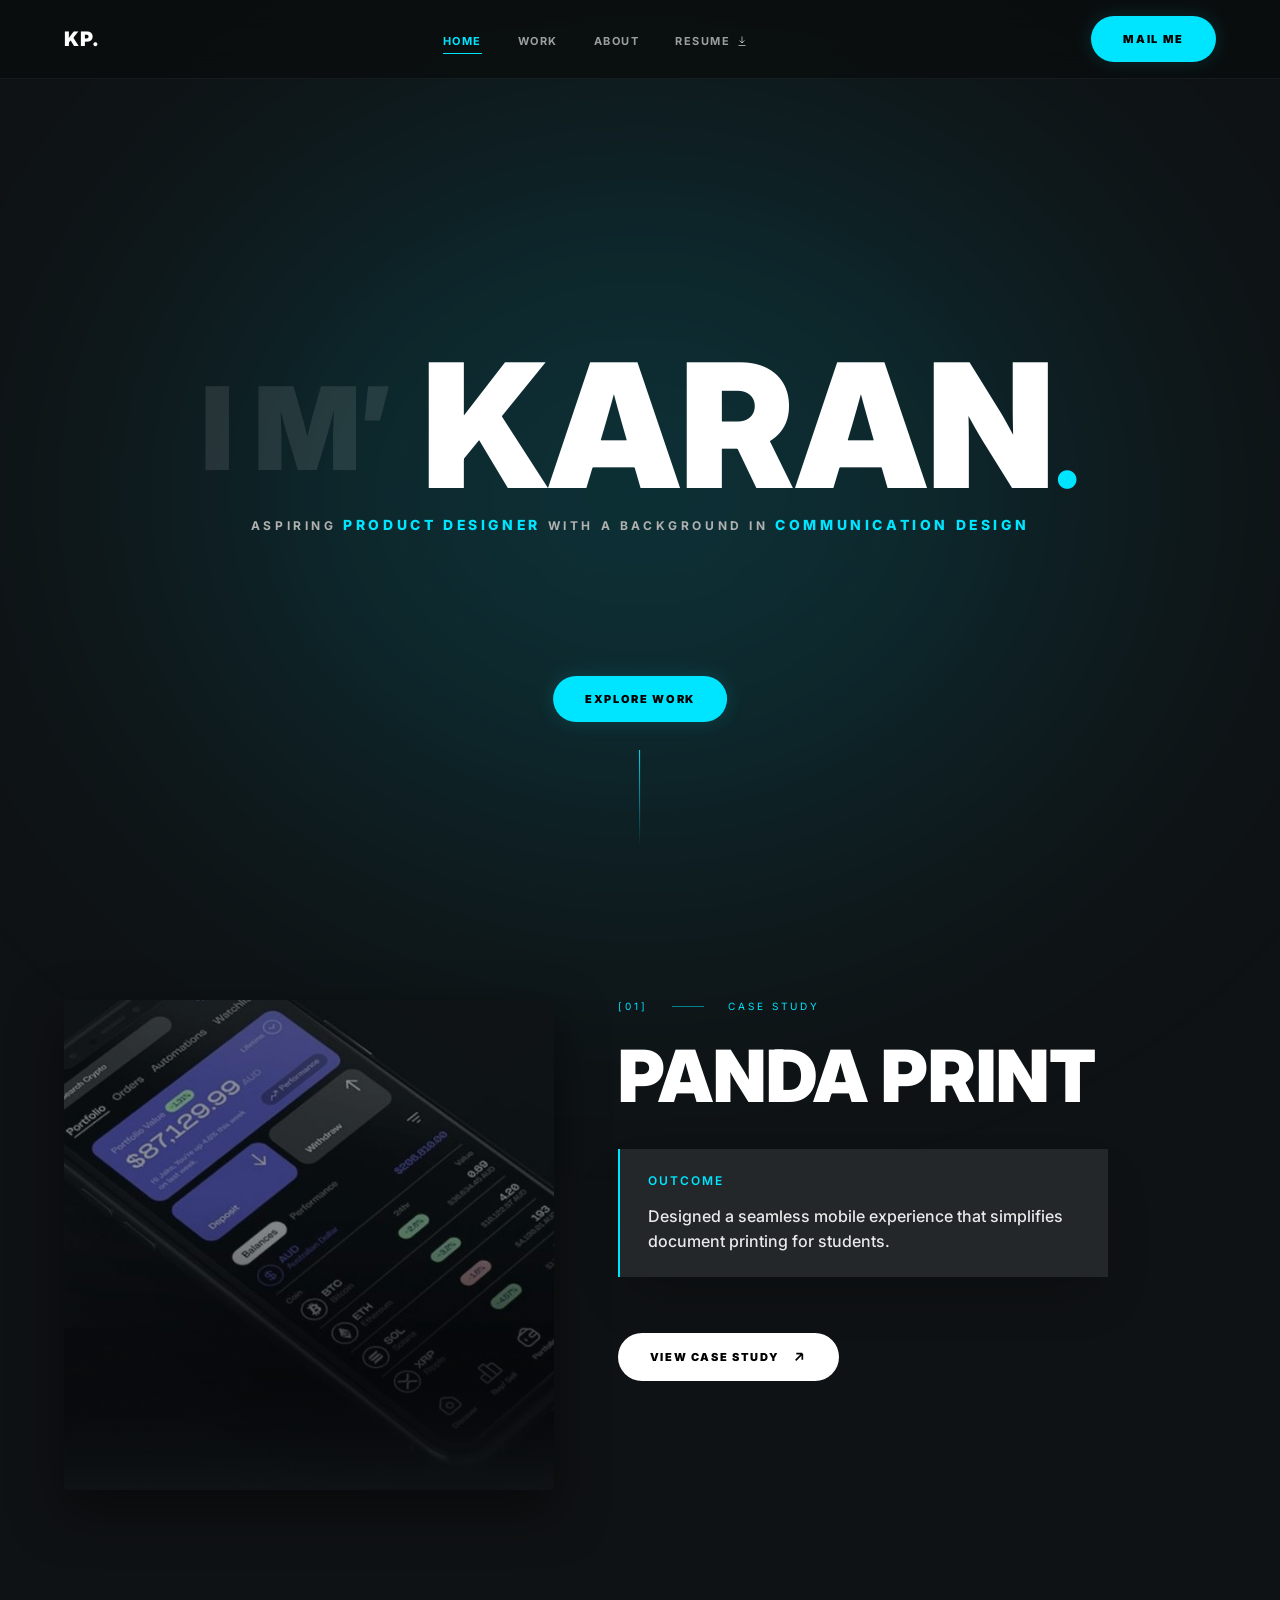
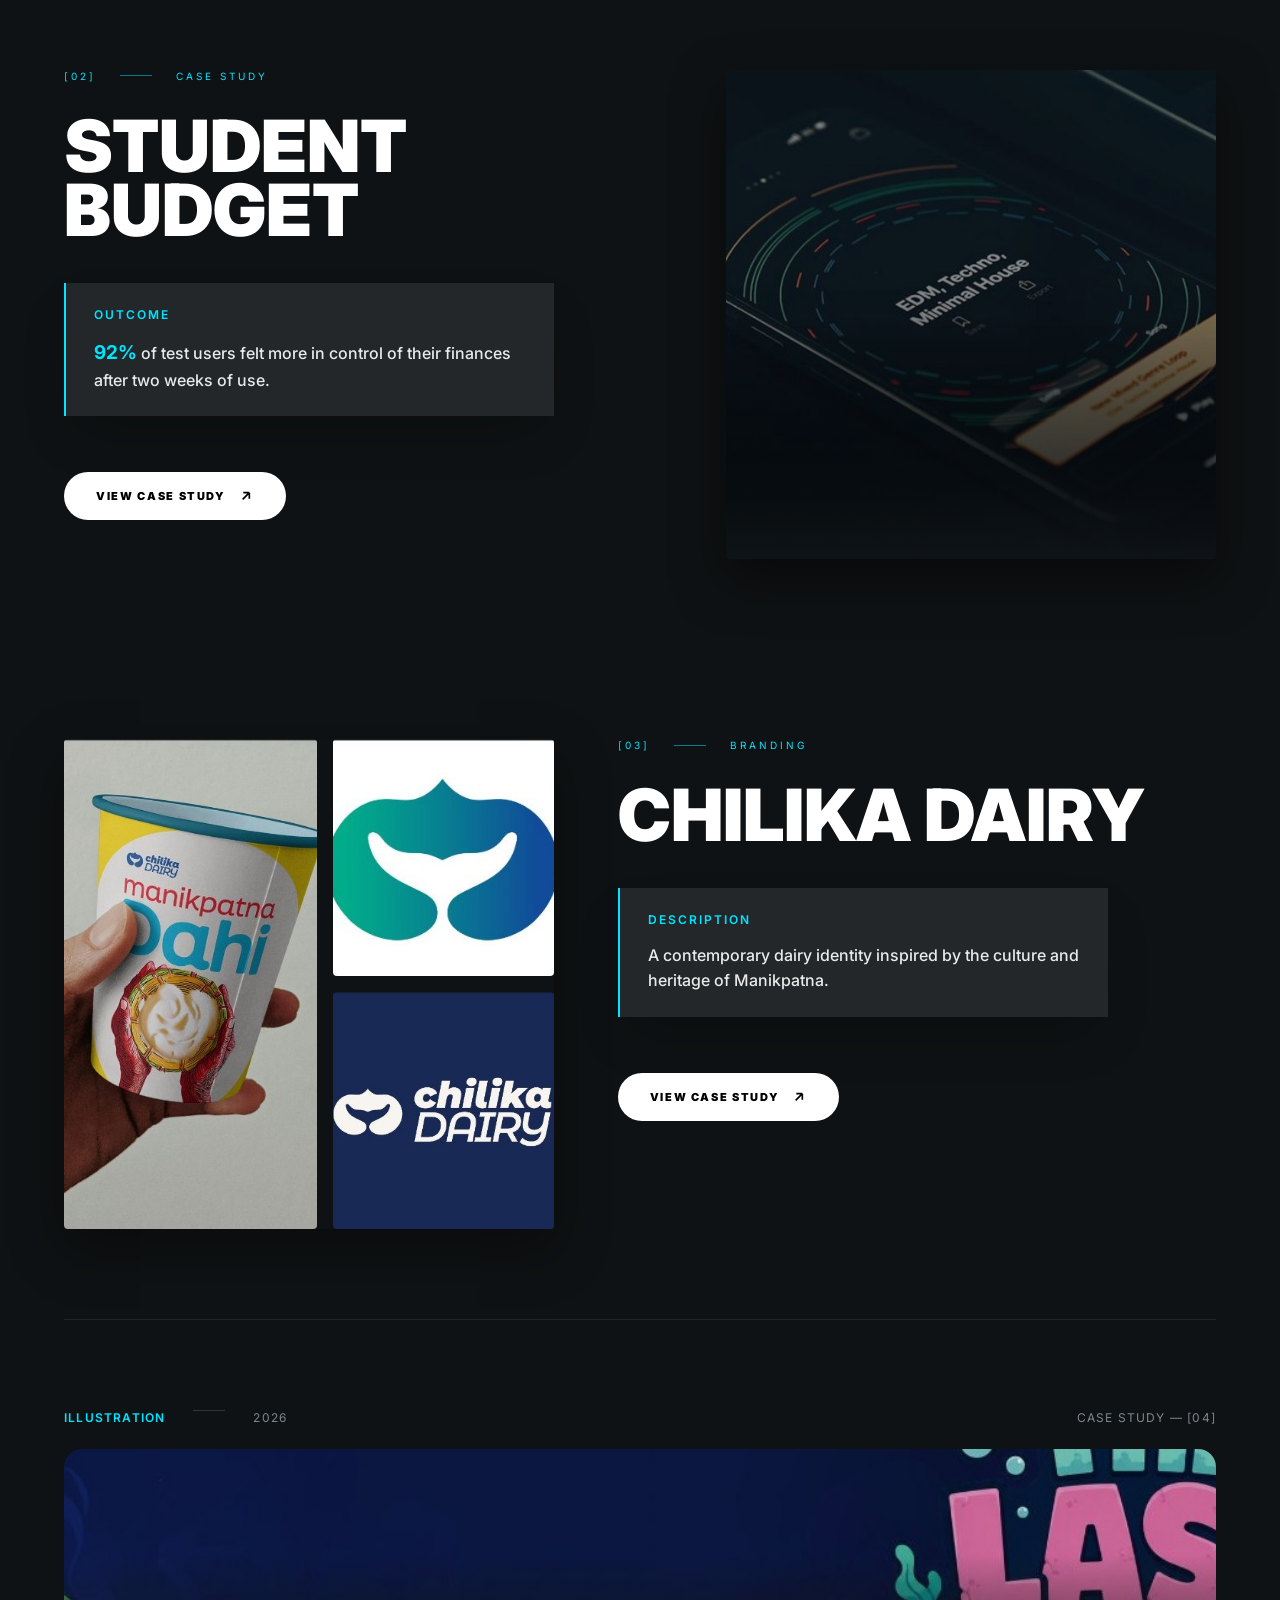
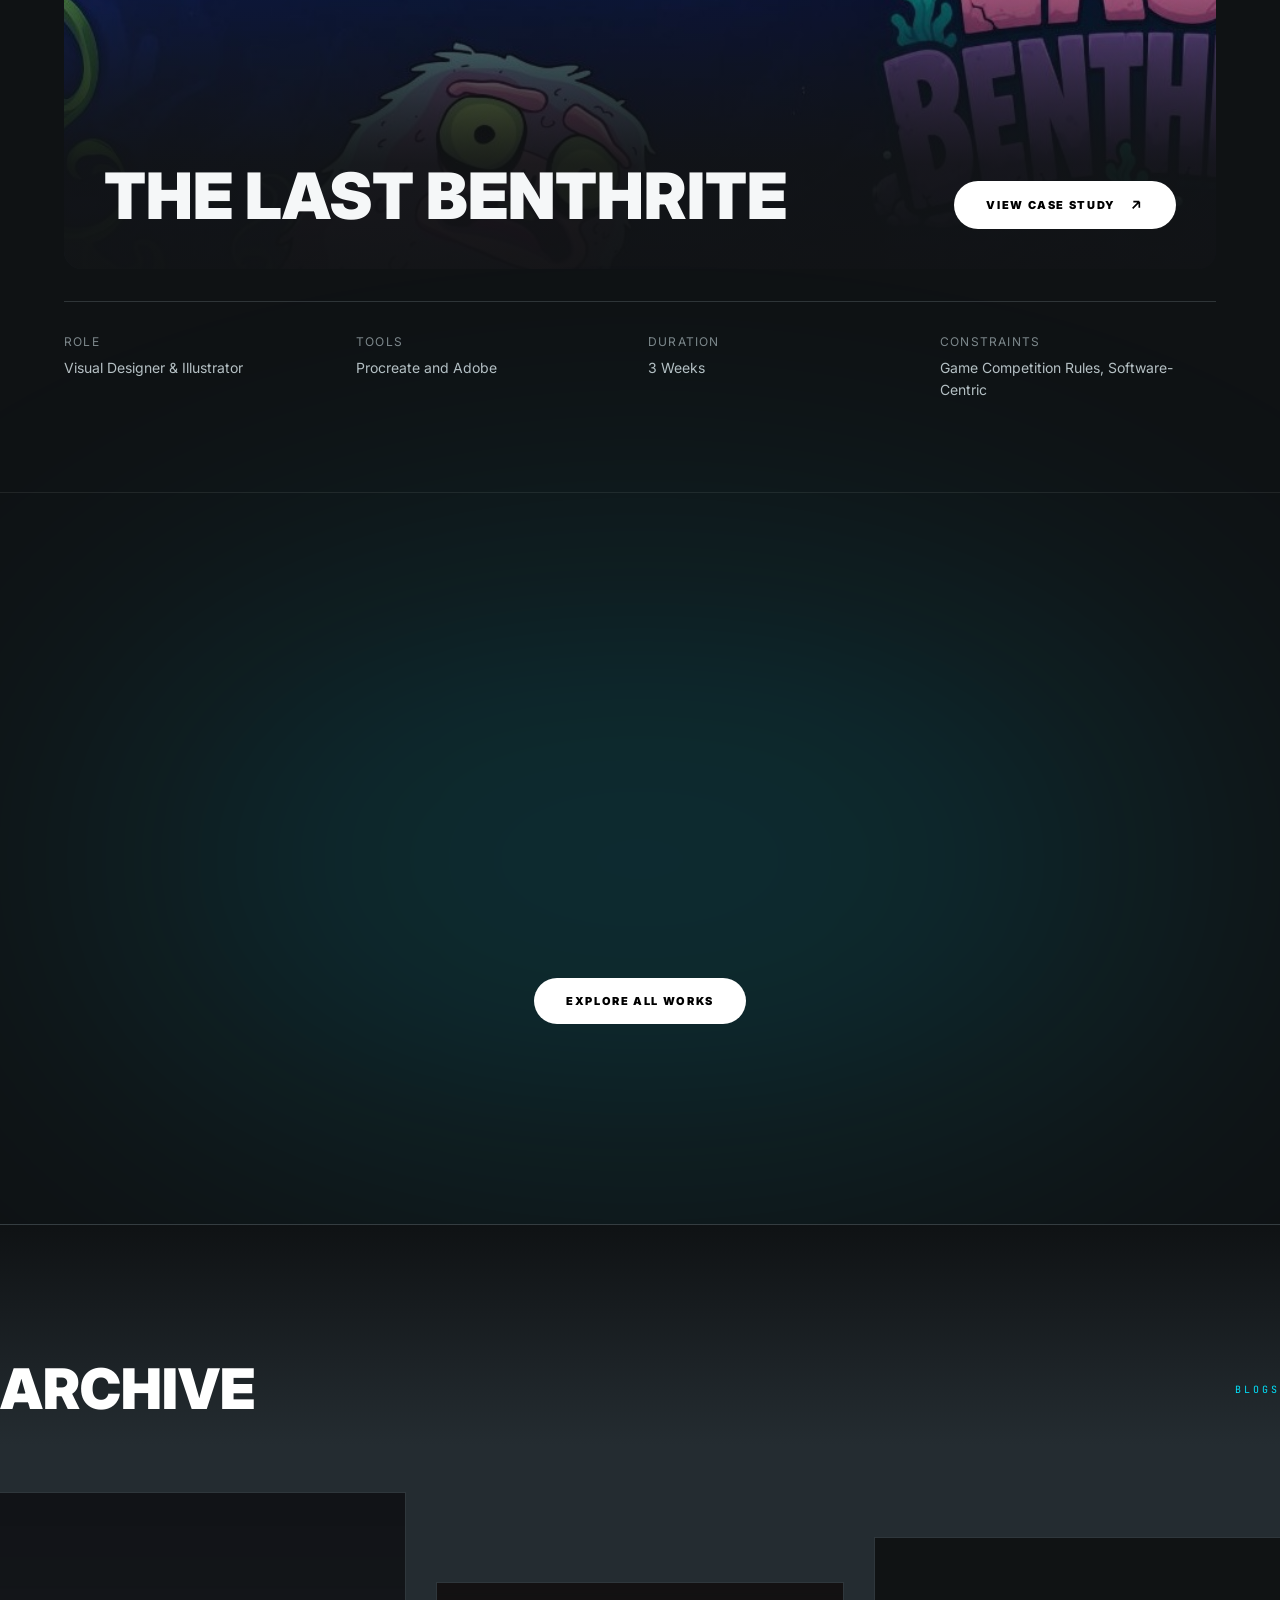
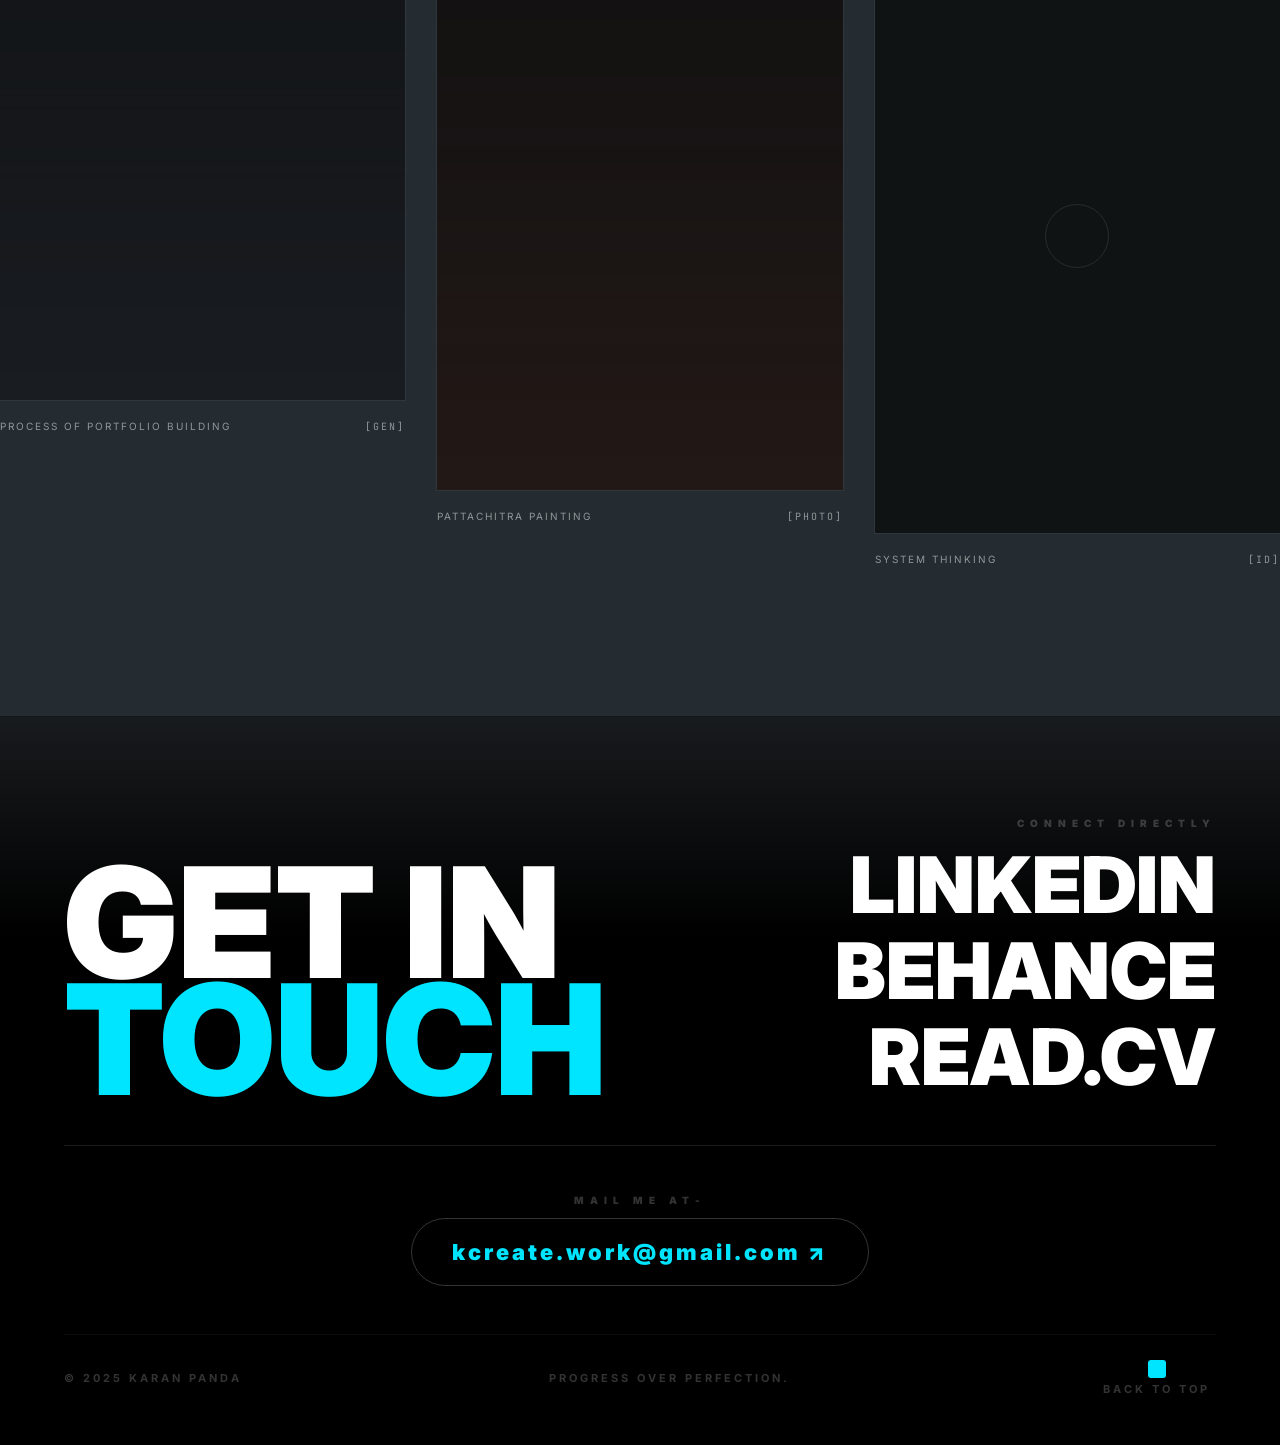
==== index.html @ 1e5459ac "Add files via upload" ====
<!DOCTYPE html>
<html lang="en">
<head>
<meta charset="UTF-8">
<meta name="viewport" content="width=device-width, initial-scale=1.0">
<title>Karan Panda — Product Designer</title>
<link rel="preconnect" href="https://fonts.googleapis.com">
<link href="https://fonts.googleapis.com/css2?family=Archivo+Black&family=Inter:wght@400;500;600;700;800;900&family=JetBrains+Mono:wght@500;700&display=swap" rel="stylesheet">
<link rel="stylesheet" href="css/style.css">
</head>
<body id="top">

<header class="nav" id="site-nav"></header>

<main>
  <section class="hero-home">
    <div class="hero-core">
      <div class="hero-name-row">
        <span class="hero-ghost">i m&rsquo;</span>
        <h1 class="hero-karan"><span id="hero-name">KARAN</span><span class="accent">.</span></h1>
      </div>
      <div class="role" id="hero-tagline"></div>
    </div>
    <div class="hero-cta-wrap">
      <a class="btn btn-accent" href="work.html" id="hero-cta">Explore Work</a>
      <div class="hero-line"></div>
    </div>
  </section>

  <section class="wrap" id="featured-rows"></section>

  <section class="cta-block wrap">
    <h2 id="cta-heading" class="reveal"></h2>
    <a class="btn" href="work.html" id="cta-btn"></a>
  </section>

  <section class="archive-strip wrap">
    <h4 id="archive-heading" class="reveal"></h4>
    <div class="archive-grid" id="archive-grid"></div>
  </section>
</main>

<footer class="footer" id="site-footer"></footer>

<script src="js/data.js"></script>
<script src="js/main.js"></script>
<script src="js/home.js"></script>
</body>
</html>
---- css/style.css ----
/* ==========================================================================
   KARAN PANDA — PORTFOLIO
   Design tokens pulled directly from the Figma dev-mode export.
   Edit variables here to re-theme the whole site in one place.
   ========================================================================== */

:root {
  /* backgrounds */
  --bg: #0F1214;
  --bg-alt: #151A1D;
  --bg-alt-2: #181B1D;
  --bg-alt-3: #242C31;
  --bg-black: #000000;
  --card: #1A2024;
  --card-alt: #18181B;
  --card-alt-2: #232729;

  /* accent */
  --accent: #00E5FF;
  --accent-dim: rgba(0, 229, 255, 0.5);
  --accent-glow: rgba(0, 229, 255, 0.15);

  /* text */
  --white: #FFFFFF;
  --t-90: rgba(255, 255, 255, 0.9);
  --t-60: rgba(255, 255, 255, 0.6);
  --t-50: rgba(255, 255, 255, 0.5);
  --t-40: rgba(255, 255, 255, 0.4);
  --t-20: rgba(255, 255, 255, 0.2);
  --t-10: rgba(255, 255, 255, 0.1);
  --muted: #B6C0C4;
  --muted-2: #7D878B;
  --muted-3: #9CA3AF;
  --muted-4: #B1B1B1;
  --off-white: #F5F7F8;

  /* borders */
  --border: rgba(255, 255, 255, 0.08);
  --border-soft: rgba(255, 255, 255, 0.05);
  --border-mid: rgba(255, 255, 255, 0.1);
  --border-strong: rgba(255, 255, 255, 0.2);

  /* type */
  --font-sans: 'Inter', -apple-system, BlinkMacSystemFont, sans-serif;
  --font-mono: 'JetBrains Mono', ui-monospace, monospace;

  /* layout */
  --max-width: 1280px;
  --pad: 64px;
  --radius: 14px;
}

@media (max-width: 900px) {
  :root { --pad: 24px; }
}

* { box-sizing: border-box; }

html { scroll-behavior: smooth; }

body {
  margin: 0;
  background: var(--bg);
  color: var(--white);
  font-family: var(--font-sans);
  -webkit-font-smoothing: antialiased;
  overflow-x: hidden;
}

img { max-width: 100%; display: block; }

a { color: inherit; text-decoration: none; }

button { font-family: inherit; cursor: pointer; }

::selection { background: var(--accent); color: #000; }

/* focus visibility */
a:focus-visible, button:focus-visible {
  outline: 2px solid var(--accent);
  outline-offset: 3px;
  border-radius: 4px;
}

.wrap {
  max-width: var(--max-width);
  margin: 0 auto;
  padding-left: var(--pad);
  padding-right: var(--pad);
}

.eyebrow {
  color: var(--accent);
  font-size: 10px;
  font-family: var(--font-sans);
  font-weight: 600;
  text-transform: uppercase;
  letter-spacing: 3px;
}

.muted { color: var(--t-60); }
.sub { color: var(--t-40); }

.mt-40 { margin-top: 40px; }

/* ==========================================================================
   BUTTONS
   ========================================================================== */

.btn {
  display: inline-flex;
  align-items: center;
  gap: 12px;
  padding: 16px 32px;
  background: var(--white);
  color: #000;
  border-radius: 999px;
  font-size: 11px;
  font-weight: 900;
  text-transform: uppercase;
  letter-spacing: 1.65px;
  border: none;
  transition: transform .25s ease, background .25s ease;
  white-space: nowrap;
}
.btn svg { width: 16px; height: 16px; flex-shrink: 0; }
.btn:hover { transform: translateY(-2px); background: var(--accent); }

.btn-accent {
  background: var(--accent);
  color: #000;
  box-shadow: 0 0 20px rgba(0, 229, 255, 0.15);
}
.btn-accent:hover { background: var(--white); }

.btn-ghost {
  background: transparent;
  color: var(--white);
  border: 0.8px solid var(--border-strong);
  padding: 15px 31px;
}
.btn-ghost:hover { border-color: var(--accent); color: var(--accent); transform: translateY(-2px); }

/* ==========================================================================
   SCROLL REVEAL — subtle, Apple/Google-style fade + rise. See main.js
   ========================================================================== */

.reveal {
  opacity: 0;
  transform: translateY(26px);
  transition: opacity .8s cubic-bezier(.22,1,.36,1), transform .8s cubic-bezier(.22,1,.36,1);
  transition-delay: var(--reveal-delay, 0s);
}
.reveal.is-visible { opacity: 1; transform: none; }
@media (prefers-reduced-motion: reduce) {
  .reveal { opacity: 1; transform: none; transition: none; }
}

.nav {
  position: sticky;
  top: 0;
  z-index: 100;
  padding: 16px var(--pad);
  background: rgba(10, 12, 13, 0.75);
  backdrop-filter: blur(14px);
  -webkit-backdrop-filter: blur(14px);
  border-bottom: 0.8px solid var(--border-soft);
  transition: background .35s ease, box-shadow .35s ease, border-color .35s ease;
}
.nav.is-scrolled {
  background: rgba(8, 10, 11, 0.92);
  box-shadow: 0 10px 30px rgba(0,0,0,0.25);
  border-bottom-color: var(--border);
}
.nav-inner {
  max-width: var(--max-width);
  margin: 0 auto;
  display: flex;
  align-items: center;
  justify-content: space-between;
  gap: 24px;
}
.nav-logo {
  font-size: 20px;
  font-weight: 900;
  letter-spacing: 0.5px;
}
.nav-links {
  display: flex;
  align-items: center;
  gap: 36px;
  list-style: none;
  margin: 0;
  padding: 0;
}
.nav-links a {
  position: relative;
  font-size: 11px;
  font-weight: 700;
  text-transform: uppercase;
  letter-spacing: 1.5px;
  color: var(--t-60);
  transition: color .2s ease;
  display: inline-flex;
  align-items: center;
  gap: 6px;
}
.nav-links a::after {
  content: '';
  position: absolute;
  left: 0; bottom: -6px;
  width: 100%; height: 1.5px;
  background: var(--accent);
  transform: scaleX(0);
  transform-origin: left;
  transition: transform .35s cubic-bezier(.65,0,.35,1);
}
.nav-links a:hover::after, .nav-links a.active::after { transform: scaleX(1); }
.nav-links a:hover, .nav-links a.active { color: var(--white); }
.nav-links a.active { color: var(--accent); }
.nav-cta { flex-shrink: 0; }
.nav-toggle {
  display: none;
  background: none;
  border: none;
  color: var(--white);
  width: 32px; height: 32px;
  flex-direction: column;
  justify-content: center;
  align-items: center;
  gap: 5px;
}
.nav-toggle span { width: 22px; height: 2px; background: var(--white); display: block; }

@media (max-width: 780px) {
  .nav-links { display: none; }
  .nav-toggle { display: flex; }
  .nav.open .nav-links {
    display: flex;
    flex-direction: column;
    align-items: flex-start;
    position: absolute;
    top: 68px; left: 0; right: 0;
    background: var(--bg-alt-2);
    padding: 24px var(--pad);
    gap: 20px;
    border-bottom: 0.8px solid var(--border);
  }
}

/* ==========================================================================
   FOOTER
   ========================================================================== */

.footer {
  background: linear-gradient(180deg, var(--bg-alt-2) 0%, var(--bg-black) 220px, var(--bg-black) 100%);
  border-top: 0.8px solid var(--border);
  padding: 100px var(--pad) 48px;
}
.footer-inner { max-width: var(--max-width); margin: 0 auto; }
.footer-top {
  display: flex;
  justify-content: space-between;
  align-items: flex-end;
  flex-wrap: wrap;
  gap: 40px;
  padding-bottom: 48px;
  border-bottom: 1px solid var(--t-10);
}
.footer-heading {
  font-size: clamp(48px, 12vw, 165px);
  font-weight: 900;
  text-transform: uppercase;
  line-height: 0.758;
  margin: 0;
}
.footer-heading .accent { color: var(--accent); }
.footer-socials { display: flex; flex-direction: column; align-items: flex-end; gap: 6px; }
.footer-socials .label {
  color: var(--t-20);
  font-size: 10px;
  font-weight: 900;
  text-transform: uppercase;
  letter-spacing: 6px;
  margin-bottom: 10px;
}
.footer-socials a {
  position: relative;
  display: inline-block;
  font-size: clamp(30px, 6.5vw, 78px);
  font-weight: 900;
  text-transform: uppercase;
  line-height: 1.026;
  color: var(--white);
  transition: color .35s cubic-bezier(.65,0,.35,1);
}
.footer-socials a::after {
  content: '';
  position: absolute;
  left: 0; bottom: 0.06em;
  width: 100%;
  height: 3px;
  background: var(--accent);
  transform: scaleX(0);
  transform-origin: left;
  transition: transform .45s cubic-bezier(.65,0,.35,1);
}
.footer-socials a:hover { color: var(--accent); }
.footer-socials a:hover::after { transform: scaleX(1); }

.footer-mail {
  display: flex;
  flex-direction: column;
  align-items: center;
  gap: 12px;
  padding: 48px 0;
}
.footer-mail .label {
  color: var(--t-20);
  font-size: 10px;
  font-weight: 900;
  text-transform: uppercase;
  letter-spacing: 6px;
}
.footer-mail a {
  padding: 20px 40px;
  border-radius: 999px;
  border: 0.8px solid var(--border-strong);
  color: var(--accent);
  font-size: clamp(14px, 3vw, 22px);
  font-weight: 900;
  letter-spacing: 3px;
  display: inline-flex;
  align-items: center;
  gap: 12px;
  transition: border-color .2s ease, background .2s ease;
}
.footer-mail a:hover { border-color: var(--accent); background: var(--accent-glow); }
.footer-rights { text-align: center; color: var(--t-20); font-size: 10px; letter-spacing: 1px; text-transform: uppercase; }

.footer-bottom {
  display: flex;
  justify-content: space-between;
  align-items: center;
  flex-wrap: wrap;
  gap: 16px;
  border-top: 1px solid var(--border-soft);
  padding-top: 24px;
}
.footer-bottom .muted-label {
  color: var(--t-20);
  font-size: 11px;
  font-weight: 700;
  letter-spacing: 3px;
  text-transform: uppercase;
}
.back-to-top {
  display: flex;
  flex-direction: column;
  align-items: center;
  gap: 4px;
  color: var(--t-20);
  font-size: 11px;
  font-weight: 700;
  letter-spacing: 3px;
  background: none; border: none;
  text-transform: uppercase;
}
.back-to-top .dot { width: 18px; height: 18px; background: var(--accent); border-radius: 3px; }
.back-to-top:hover { color: var(--accent); }

/* ==========================================================================
   HOME — HERO
   ========================================================================== */

.hero-home {
  position: relative;
  min-height: calc(100svh - 69px);
  padding: 60px var(--pad) 140px;
}
.hero-home::before {
  content: '';
  position: absolute;
  top: 50%; left: 50%; transform: translate(-50%, -50%);
  width: 900px; height: 700px;
  background: var(--accent-glow);
  border-radius: 50%;
  filter: blur(150px);
  z-index: -1;
}
.hero-core {
  position: absolute;
  top: 44%; left: 50%;
  transform: translate(-50%, -50%);
  width: 100%;
  display: flex;
  flex-direction: column;
  align-items: center;
  text-align: center;
  padding: 0 var(--pad);
}
.hero-name-row {
  display: flex;
  align-items: flex-end;
  justify-content: center;
  gap: clamp(10px, 2.4vw, 32px);
}
.hero-ghost {
  color: var(--t-10);
  font-size: clamp(40px, 9vw, 128px);
  font-weight: 900;
  text-transform: uppercase;
  line-height: 0.9;
  user-select: none;
  padding-bottom: 0.12em;
}
.hero-karan {
  margin: 0;
  font-size: clamp(56px, 13.5vw, 180px);
  font-weight: 900;
  text-transform: uppercase;
  line-height: 0.8;
  color: var(--white);
}
.hero-karan .accent { color: var(--accent); font-size: 0.53em; }
.hero-home .role {
  margin-top: 22px;
  font-size: 12px;
  font-weight: 700;
  letter-spacing: 3.6px;
  text-transform: uppercase;
  color: var(--muted-4);
}
.hero-home .role .accent {
  color: var(--accent);
  font-size: 1.16em;
  font-weight: 800;
}
.hero-cta-wrap {
  position: absolute;
  left: 50%; bottom: 64px;
  transform: translateX(-50%);
  display: flex;
  flex-direction: column;
  align-items: center;
  gap: 28px;
}
.hero-line {
  position: relative;
  width: 1px; height: 96px;
  background: linear-gradient(180deg, var(--accent) 0%, rgba(0,229,255,0) 100%);
}
.hero-line::after {
  content: '';
  position: absolute;
  left: 50%; top: 0;
  width: 6px; height: 6px;
  margin-left: -3px;
  border-radius: 50%;
  background: var(--accent);
  box-shadow: 0 0 8px 1px var(--accent);
  opacity: 0;
  animation: heroScrollDot 2.2s cubic-bezier(.65,0,.35,1) infinite;
}
@keyframes heroScrollDot {
  0% { top: 0; opacity: 0; }
  12% { opacity: 1; }
  80% { opacity: 1; }
  100% { top: 100%; opacity: 0; }
}
@media (prefers-reduced-motion: reduce) {
  .hero-line::after { animation: none; opacity: 1; top: 50%; }
}
@media (max-height: 700px), (max-width: 600px) {
  .hero-home { padding-bottom: 190px; }
  .hero-cta-wrap { bottom: 40px; }
  .hero-line { height: 70px; }
}


/* ==========================================================================
   FEATURED PROJECT ROWS (home)
   ========================================================================== */

.feat-row {
  display: grid;
  grid-template-columns: 0.9fr 1.1fr;
  gap: 64px;
  align-items: start;
  padding: 90px 0;
  border-top: 0.8px solid var(--border);
}
.feat-row:first-child { border-top: none; }
.feat-row .feat-media {
  position: relative;
  aspect-ratio: 1 / 1;
  max-width: 576px;
  margin-left: auto;
  border-radius: 4px;
  overflow: hidden;
  box-shadow: 0 20px 50px rgba(0,0,0,0.5);
  background: #0B1320;
}
.feat-row.reverse .feat-media { margin-left: 0; margin-right: auto; }
.feat-row .feat-media img { width: 100%; height: 100%; object-fit: cover; opacity: 0.85; }
.feat-row .feat-media::after {
  content: '';
  position: absolute; inset: 0;
  background: linear-gradient(0deg, #151A1D 0%, rgba(15,19,21,0.86) 7%, rgba(9,12,14,0.71) 14%, rgba(5,6,8,0.57) 21%, rgba(2,3,3,0.43) 29%, rgba(1,1,1,0.29) 36%, rgba(0,0,0,0.14) 43%, rgba(0,0,0,0) 50%);
  opacity: 0.6;
  pointer-events: none;
}

/* multi-image variant, e.g. a branding project showing product shot + logo marks */
.feat-media-group {
  display: grid;
  grid-template-columns: 1.15fr 1fr;
  grid-template-rows: 1fr 1fr;
  gap: 16px;
  aspect-ratio: 1 / 1;
  max-width: 576px;
  margin-left: auto;
  box-shadow: 0 20px 50px rgba(0,0,0,0.4);
}
.feat-row.reverse .feat-media-group { margin-left: 0; margin-right: auto; }
.feat-media-group .g-tall { grid-row: 1 / 3; grid-column: 1; border-radius: 4px; overflow: hidden; background: var(--card); }
.feat-media-group .g-stack { grid-row: 1 / 3; grid-column: 2; display: grid; grid-template-rows: 1fr 1fr; gap: 16px; height: 100%; }
.feat-media-group .g-stack > div { border-radius: 4px; overflow: hidden; background: var(--card); }
.feat-media-group img { width: 100%; height: 100%; object-fit: cover; }
.feat-row.reverse { grid-template-columns: 1.1fr 0.9fr; }
.feat-row.reverse .feat-media { order: 2; }

@media (max-width: 860px) {
  .feat-row, .feat-row.reverse { grid-template-columns: 1fr; gap: 32px; padding: 56px 0; }
  .feat-row .feat-media, .feat-row.reverse .feat-media,
  .feat-row .feat-media-group, .feat-row.reverse .feat-media-group { order: -1; max-width: 340px; margin: 0 auto; }
  .cta-block { padding: 100px var(--pad); min-height: 45vh; }
  .footer-top { flex-direction: column; align-items: flex-start; gap: 32px; }
  .footer-socials { align-items: flex-start; }
}

.feat-tagrow { display: flex; align-items: center; gap: 24px; margin-bottom: 32px; }
.feat-tagrow .idx { color: var(--accent); font-size: 10px; letter-spacing: 3px; }
.feat-tagrow .rule { width: 32px; height: 1px; background: var(--accent-dim); }
.feat-tagrow .tag { color: var(--accent); font-size: 10px; letter-spacing: 3px; text-transform: uppercase; }

.feat-title {
  font-size: clamp(36px, 6.5vw, 72px);
  font-weight: 900;
  text-transform: uppercase;
  line-height: 0.9;
  margin: 0 0 40px;
}

.feat-outcome {
  padding: 24px 28px;
  background: var(--card-alt-2);
  border-left: 2.4px solid var(--accent);
  box-shadow: 0 25px 50px -12px rgba(0,0,0,0.25);
  margin-bottom: 56px;
  max-width: 490px;
}
.feat-outcome .label {
  color: var(--accent);
  font-size: 12px;
  font-weight: 600;
  text-transform: uppercase;
  letter-spacing: 2px;
  display: block;
  margin-bottom: 16px;
}
.feat-outcome p { margin: 0; color: var(--t-90); font-size: 16px; font-weight: 500; line-height: 1.55; }
.feat-outcome .stat { color: var(--accent); font-size: 19px; font-weight: 700; margin-right: 4px; }

/* feature banner variant (illustration project) */
.feat-banner {
  border-top: 0.8px solid var(--border);
  padding: 90px 0;
}
.feat-banner-media {
  position: relative;
  border-radius: 18px;
  overflow: hidden;
  min-height: 420px;
  display: flex;
  align-items: flex-end;
  background-size: cover;
  background-position: center;
}
.feat-banner-media::after {
  content: '';
  position: absolute; inset: 0;
  background: linear-gradient(0deg, rgba(17,19,21,0.88) 25%, rgba(17,19,21,0.05) 75%);
}
.feat-banner-content {
  position: relative; z-index: 1;
  width: 100%;
  display: flex; justify-content: space-between; align-items: flex-end; gap: 24px;
  padding: 40px;
  flex-wrap: wrap;
}
.feat-banner-content h3 {
  font-size: clamp(32px, 6vw, 64px);
  font-weight: 900;
  line-height: 1.05;
  margin: 0;
  color: var(--off-white);
}
.feat-banner-meta {
  display: flex;
  gap: 16px;
  justify-content: space-between;
  padding-top: 32px;
  margin-top: 32px;
  border-top: 0.8px solid #2F3538;
  flex-wrap: wrap;
}
.feat-banner-meta div { flex: 1 1 150px; min-width: 140px; }
.feat-banner-meta .label { color: var(--muted-2); font-size: 12px; letter-spacing: 1.2px; text-transform: uppercase; display: block; margin-bottom: 8px; }
.feat-banner-meta .val { color: var(--muted); font-size: 14px; line-height: 1.6; }
.feat-banner-top { display: flex; justify-content: space-between; margin-bottom: 24px; flex-wrap: wrap; gap: 12px; }
.feat-banner-top .tag { color: var(--accent); font-size: 12px; font-weight: 600; letter-spacing: 1.2px; text-transform: uppercase; }
.feat-banner-top .year { color: var(--muted-2); font-size: 12px; letter-spacing: 1.2px; text-transform: uppercase; }
.feat-banner-top .rule { width: 32px; height: 1px; background: #2F3538; display: inline-block; margin: 0 16px; vertical-align: middle; }

/* ==========================================================================
   CTA BLOCK
   ========================================================================== */

.cta-block {
  text-align: center;
  padding: 200px var(--pad);
  min-height: 60vh;
  display: flex;
  flex-direction: column;
  align-items: center;
  justify-content: center;
  position: relative;
  border-top: 0.8px solid var(--border);
}
.cta-block::before {
  content: '';
  position: absolute; left: 50%; top: 50%; transform: translate(-50%,-50%);
  width: 1100px; height: 500px;
  background: var(--accent-glow);
  border-radius: 50%;
  filter: blur(150px);
  z-index: 0;
  pointer-events: none;
}
.cta-block h2 {
  position: relative; z-index: 1;
  font-size: clamp(34px, 10.5vw, 140px);
  font-weight: 900;
  text-transform: uppercase;
  line-height: 0.9;
  margin: 0 0 44px;
}
.cta-block h2 .accent { color: var(--accent); }
.cta-block .btn { position: relative; z-index: 1; }

/* ==========================================================================
   ARCHIVE STRIP
   ========================================================================== */

.archive-strip {
  position: relative;
  padding: 130px 0 150px;
  border-top: 0.8px solid var(--border);
  background: linear-gradient(180deg, var(--bg) 0%, var(--bg-alt-3) 220px, var(--bg-alt-3) 100%);
}
.archive-head { display: flex; justify-content: space-between; align-items: center; margin-bottom: 70px; flex-wrap: wrap; gap: 16px; }
.archive-head h4 { font-size: clamp(32px, 6vw, 56px); font-weight: 900; text-transform: uppercase; margin: 0; }
.archive-head .tag { color: var(--accent); font-size: 10px; font-family: var(--font-mono); letter-spacing: 3px; text-transform: uppercase; }
.archive-grid { display: grid; grid-template-columns: repeat(3, 1fr); gap: 32px; align-items: start; }
.archive-item:nth-child(2) { margin-top: 90px; }
.archive-item:nth-child(3) { margin-top: 45px; }
.archive-item .thumb { aspect-ratio: 4/5; background: var(--card-alt); overflow: hidden; outline: 0.8px solid var(--border-soft); }
.archive-item:nth-child(3) .thumb { aspect-ratio: 3/4.4; }
.archive-item .thumb img { width: 100%; height: 100%; object-fit: cover; opacity: 0.55; transition: opacity .3s ease, transform .4s ease; }
.archive-item:hover .thumb img { opacity: 0.85; transform: scale(1.04); }
.archive-item .thumb-placeholder {
  width: 100%; height: 100%;
  display: flex; align-items: center; justify-content: center;
  background: #101314;
}
.archive-item .thumb-placeholder span {
  width: 64px; height: 64px;
  border-radius: 50%;
  border: 0.8px solid var(--border-mid);
  transition: transform .4s cubic-bezier(.22,1,.36,1), border-color .3s ease;
}
.archive-item:hover .thumb-placeholder span { transform: scale(1.1); border-color: var(--accent); }
.archive-item .meta { display: flex; justify-content: space-between; padding-top: 20px; gap: 8px; }
.archive-item .meta .t { color: var(--t-50); font-size: 10px; letter-spacing: 2px; text-transform: uppercase; }
.archive-item .meta .k { color: var(--t-50); font-family: var(--font-mono); font-size: 10px; letter-spacing: 2px; }

@media (max-width: 860px) {
  .archive-grid { grid-template-columns: 1fr; }
  .archive-item:nth-child(2), .archive-item:nth-child(3) { margin-top: 0; }
}

/* ==========================================================================
   WORK PAGE
   ========================================================================== */

.carousel-outer {
  overflow: hidden;
  padding: 140px 0 10px;
  -webkit-mask-image: linear-gradient(90deg, transparent, black 6%, black 94%, transparent);
  mask-image: linear-gradient(90deg, transparent, black 6%, black 94%, transparent);
}
.carousel-track { display: flex; gap: 20px; width: max-content; animation: carouselScroll 50s linear infinite; }
.carousel-item {
  position: relative;
  flex: 0 0 240px;
  border-radius: 16px;
  overflow: hidden;
  aspect-ratio: 3/4;
  background: var(--card);
  transition: transform .5s cubic-bezier(.22,1,.36,1), box-shadow .5s ease, z-index 0s;
}
.carousel-item:hover {
  transform: translateY(-14px) scale(1.14);
  z-index: 5;
  box-shadow: 0 30px 60px rgba(0,0,0,0.55), 0 0 0 1px var(--accent-dim);
}
.carousel-item img { width: 100%; height: 100%; object-fit: cover; transition: transform .6s ease; }
.carousel-item:hover img { transform: scale(1.06); }
.carousel-item .ci-overlay {
  position: absolute; inset: 0;
  display: flex; flex-direction: column; justify-content: flex-end;
  padding: 18px;
  background: linear-gradient(0deg, rgba(0,0,0,0.88) 0%, rgba(0,0,0,0.15) 55%, transparent 100%);
  opacity: 0;
  transform: translateY(8px);
  transition: opacity .35s ease, transform .35s ease;
}
.carousel-item:hover .ci-overlay { opacity: 1; transform: translateY(0); }
.carousel-item .ci-eyebrow { color: var(--accent); font-size: 8px; letter-spacing: 2px; text-transform: uppercase; margin-bottom: 4px; }
.carousel-item .ci-title { color: var(--white); font-size: 13px; font-weight: 800; text-transform: uppercase; line-height: 1.25; }
@keyframes carouselScroll {
  from { transform: translateX(0); }
  to { transform: translateX(-50%); }
}
@media (prefers-reduced-motion: reduce) {
  .carousel-track { animation: none; }
}

.filter-bar { display: flex; justify-content: center; padding: 30px var(--pad) 0; }
.filter-pills {
  display: flex; align-items: center; gap: 8px; flex-wrap: wrap; justify-content: center;
  background: rgba(0,0,0,0.6);
  border: 1px solid var(--border-mid);
  border-radius: 999px;
  padding: 8px;
  backdrop-filter: blur(12px);
}
.filter-pill {
  padding: 12px 22px;
  border-radius: 999px;
  font-size: 11px;
  font-weight: 700;
  text-transform: uppercase;
  letter-spacing: 1.2px;
  color: var(--muted-3);
  background: none;
  border: none;
  transition: all .2s ease;
  white-space: nowrap;
}
.filter-pill.active { background: var(--accent); color: #000; font-weight: 900; box-shadow: 0 0 20px rgba(0,229,255,0.1); }
.filter-pill:not(.active):hover { color: var(--white); }
.filter-count { text-align: center; color: var(--t-20); font-family: var(--font-mono); font-size: 9px; letter-spacing: 1.8px; padding: 16px 0 8px; }

.project-grid { display: flex; flex-direction: column; gap: 56px; padding: 40px 0 120px; }
.project-card { display: block; }
.project-card .thumb {
  position: relative;
  aspect-ratio: 4/5;
  background: var(--card);
  overflow: hidden;
  border-radius: 6px;
}
.project-card .thumb img { width: 100%; height: 100%; object-fit: cover; opacity: 0.85; transition: transform .6s cubic-bezier(.22,1,.36,1), opacity .3s ease; }
.project-card:hover .thumb img { transform: scale(1.05); opacity: 1; }
.project-card .thumb::after { content: ''; position: absolute; inset: 0; background: linear-gradient(0deg, rgba(0,0,0,0.55) 0%, transparent 45%); pointer-events: none; }

/* animated corner brackets — appear and draw inward on hover, like a camera focus frame */
.project-card .thumb::before {
  content: '';
  position: absolute; inset: 14px;
  z-index: 2;
  pointer-events: none;
  background:
    linear-gradient(var(--accent), var(--accent)) top left / 22px 2px no-repeat,
    linear-gradient(var(--accent), var(--accent)) top left / 2px 22px no-repeat,
    linear-gradient(var(--accent), var(--accent)) top right / 22px 2px no-repeat,
    linear-gradient(var(--accent), var(--accent)) top right / 2px 22px no-repeat,
    linear-gradient(var(--accent), var(--accent)) bottom left / 22px 2px no-repeat,
    linear-gradient(var(--accent), var(--accent)) bottom left / 2px 22px no-repeat,
    linear-gradient(var(--accent), var(--accent)) bottom right / 22px 2px no-repeat,
    linear-gradient(var(--accent), var(--accent)) bottom right / 2px 22px no-repeat;
  background-repeat: no-repeat;
  opacity: 0;
  transform: scale(0.92);
  transition: opacity .4s cubic-bezier(.22,1,.36,1), transform .4s cubic-bezier(.22,1,.36,1);
}
.project-card:hover .thumb::before { opacity: 1; transform: scale(1); }

.project-card .badge {
  position: absolute; top: 20px; left: 20px;
  padding: 7px 13px;
  background: rgba(0,0,0,0.5);
  border: 0.8px solid var(--border-mid);
  color: var(--t-60);
  font-family: var(--font-mono);
  font-size: 9px;
  letter-spacing: 2.7px;
  text-transform: uppercase;
}
.project-card .dot { position: absolute; bottom: 22px; right: 22px; width: 8px; height: 8px; border-radius: 50%; background: var(--accent); box-shadow: 0 0 10px rgba(0,229,255,0.8); }
.project-card .info { display: flex; justify-content: space-between; align-items: flex-start; padding-top: 24px; gap: 20px; }
.project-card .info-text { max-width: 460px; }
.project-card .eyebrow2 { color: var(--accent); font-size: 10px; letter-spacing: 2.7px; text-transform: uppercase; display: block; margin-bottom: 8px; }
.project-card .title2 { color: var(--white); font-size: 22px; font-weight: 900; text-transform: uppercase; margin: 0 0 10px; transition: color .25s ease; }
.project-card:hover .title2 { color: var(--accent); }
.project-card .desc { color: var(--t-40); font-size: 14px; line-height: 1.5; margin: 0; }
.project-card .arrow {
  flex-shrink: 0; width: 36px; height: 36px; border-radius: 50%;
  border: 0.8px solid var(--border-strong);
  display: flex; align-items: center; justify-content: center;
  transition: all .3s cubic-bezier(.22,1,.36,1);
}
.project-card:hover .arrow { background: var(--accent); border-color: var(--accent); transform: rotate(45deg); }
.project-card:hover .arrow svg { stroke: #000; }
.project-card .arrow svg { width: 13px; height: 13px; stroke: var(--t-40); transition: stroke .2s ease; }

@media (min-width: 860px) {
  .project-grid { display: grid; grid-template-columns: 1fr 1fr; gap: 56px 40px; }
}

/* ==========================================================================
   ABOUT PAGE
   ========================================================================== */

.about-hero {
  display: grid;
  grid-template-columns: 1fr 0.9fr;
  gap: 64px;
  align-items: center;
  padding: 100px 0 90px;
}
.about-hero h1 {
  font-size: clamp(32px, 5.5vw, 52px);
  font-weight: 900;
  text-transform: uppercase;
  line-height: 1.1;
  margin: 14px 0 18px;
}
.about-hero .portrait { border-radius: 20px; overflow: hidden; aspect-ratio: 6/5; background: var(--card); box-shadow: 0 30px 60px rgba(0,0,0,0.35); }
.about-hero .portrait img { width: 100%; height: 100%; object-fit: cover; transition: transform .6s cubic-bezier(.22,1,.36,1); }
.about-hero .portrait:hover img { transform: scale(1.04); }

.about-block { padding: 96px 0; border-top: 0.8px solid var(--border); }
.about-block h2 {
  font-size: clamp(28px, 5vw, 44px);
  font-weight: 900;
  text-transform: uppercase;
  margin: 10px 0 14px;
  line-height: 1.05;
}
.about-block .sub { max-width: 560px; margin-bottom: 48px; font-size: 15px; line-height: 1.6; }

.games-layout { display: grid; grid-template-columns: 0.8fr 1.6fr; gap: 40px; align-items: start; }
.game-mini-list { display: flex; flex-direction: column; gap: 12px; margin-top: 16px; }
.game-mini { display: flex; align-items: center; gap: 14px; background: var(--card-alt-2); border-radius: 12px; padding: 14px; transition: background .25s ease, transform .25s ease; }
.game-mini:hover { background: #202830; transform: translateX(4px); }
.game-mini img { width: 44px; height: 44px; border-radius: 10px; object-fit: cover; }
.game-mini .name { font-weight: 700; font-size: 14px; }
.game-mini .sub2 { color: var(--t-50); font-size: 12px; }
.fav-games { display: grid; grid-template-columns: 1fr 1fr; gap: 24px; }
.fav-game .cover {
  position: relative;
  aspect-ratio: 3/4;
  border-radius: 14px;
  overflow: hidden;
  background: var(--card);
  display: flex; align-items: flex-end;
  box-shadow: 0 20px 40px rgba(0,0,0,0.3);
}
.fav-game .cover img { width: 100%; height: 100%; object-fit: cover; position: absolute; inset: 0; transition: transform .6s cubic-bezier(.22,1,.36,1); }
.fav-game .cover:hover img { transform: scale(1.06); }
.fav-game .cover::after { content: ''; position: absolute; inset: 0; background: linear-gradient(0deg, rgba(0,0,0,0.55) 0%, transparent 55%); }
.fav-game .cover-title { position: relative; z-index: 1; padding: 18px; color: var(--white); font-size: 15px; font-weight: 800; text-transform: uppercase; letter-spacing: .5px; }
.fav-game .cap { margin-top: 10px; font-size: 13px; color: var(--t-60); font-weight: 600; }

.art-masonry { column-count: 2; column-gap: 24px; }
.art-piece { break-inside: avoid; margin-bottom: 24px; }
.art-piece img { width: 100%; border-radius: 10px; display: block; }
.art-piece .cap { margin-top: 10px; font-size: 12px; font-style: italic; color: var(--t-50); }

.honors-list { display: grid; grid-template-columns: 1fr 1fr; gap: 32px 60px; }
.honor h3 { font-size: 16px; margin: 0 0 8px; font-weight: 800; }
.honor p { margin: 0; color: var(--t-40); font-size: 14px; line-height: 1.6; }

.resume-cta {
  text-align: center;
  padding: 90px 0;
  border-top: 0.8px solid var(--border);
}
.resume-cta p { font-size: 20px; margin: 0 0 28px; color: var(--t-90); }

@media (max-width: 860px) {
  .about-hero { grid-template-columns: 1fr; text-align: center; }
  .about-hero .portrait { order: -1; max-width: 420px; width: 100%; margin: 0 auto; }
  .about-hero .btn { margin-left: auto; margin-right: auto; }
  .games-layout { grid-template-columns: 1fr; }
  .fav-games { grid-template-columns: 1fr 1fr; }
  .art-masonry { column-count: 1; }
  .honors-list { grid-template-columns: 1fr; }
}

/* ==========================================================================
   CASE STUDY
   ========================================================================== */

.cs-hero { position: relative; padding-top: 40px; overflow: hidden; }
.cs-hero .hero-bg { position: absolute; inset: 0; z-index: 0; }
.cs-hero .hero-bg img { width: 100%; height: 100%; object-fit: cover; opacity: 0.55; }
.cs-hero .hero-bg::after {
  content: '';
  position: absolute; inset: 0;
  background: linear-gradient(180deg, rgba(10,14,18,0.55) 0%, rgba(10,14,18,0.92) 85%);
}
.cs-hero .hero-inner { position: relative; z-index: 1; padding: 60px 0 70px; }
.back-link { color: var(--accent); font-size: 11px; font-weight: 700; letter-spacing: 1.5px; text-transform: uppercase; }
.back-link:hover { text-decoration: underline; }
.cs-index { color: var(--accent); font-size: 11px; letter-spacing: 2.5px; text-transform: uppercase; margin: 40px 0 12px; }
.cs-hero h1 { font-size: clamp(40px, 9vw, 96px); font-weight: 900; text-transform: uppercase; line-height: 0.94; margin: 0 0 20px; }
.cs-hero .tagline { font-size: clamp(16px, 2.4vw, 22px); color: var(--accent); max-width: 640px; margin: 0 0 40px; }
.cs-meta { display: grid; grid-template-columns: repeat(auto-fit, minmax(160px, 1fr)); gap: 24px; padding-top: 32px; border-top: 0.8px solid var(--border-mid); }
.cs-meta .m-label { color: var(--muted-2); font-size: 11px; letter-spacing: 1.2px; text-transform: uppercase; display: block; margin-bottom: 8px; }
.cs-meta .m-val { color: var(--muted); font-size: 14px; font-weight: 600; }

.cs-block { padding: 80px 0; border-top: 0.8px solid var(--border); }
.cs-block:first-child { border-top: none; }

/* twoColText */
.cs-two-col { display: grid; grid-template-columns: 0.85fr 2fr; gap: 48px; }
.cs-two-col .idx { color: var(--accent); font-size: 11px; letter-spacing: 1.5px; text-transform: uppercase; margin-bottom: 12px; }
.cs-two-col h2 { font-size: clamp(24px, 4vw, 36px); font-weight: 800; margin: 0; }
.cs-two-col .body { font-size: 16px; line-height: 1.8; color: var(--t-60); white-space: pre-line; }
.cs-two-col .body p { margin: 0 0 20px; }
@media (max-width: 780px) { .cs-two-col { grid-template-columns: 1fr; gap: 20px; } }

/* image / imageGrid */
.cs-image { border-radius: 14px; overflow: hidden; background: var(--card); }
.cs-image img { width: 100%; display: block; }
.cs-caption { margin-top: 14px; color: var(--t-40); font-size: 13px; font-style: italic; }
.cs-image-grid { display: grid; gap: 20px; }

/* quote */
.cs-quote { text-align: center; padding: 40px var(--pad); }
.cs-quote blockquote { font-size: clamp(24px, 4vw, 40px); font-weight: 700; line-height: 1.35; margin: 0; max-width: 800px; margin: 0 auto; }
.cs-quote blockquote::before, .cs-quote blockquote::after { color: var(--accent); }

/* statGrid */
.cs-stats-head { text-align: center; font-size: clamp(22px, 3.5vw, 30px); font-weight: 800; margin-bottom: 48px; }
.cs-stat-grid { display: grid; grid-template-columns: repeat(auto-fit, minmax(140px, 1fr)); gap: 24px; text-align: center; }
.cs-stat .val { font-size: clamp(32px, 5vw, 52px); font-weight: 900; color: var(--accent); }
.cs-stat .lab { color: var(--t-50); font-size: 12px; text-transform: uppercase; letter-spacing: 1.2px; margin-top: 8px; }

/* personaGrid */
.cs-persona-head { font-size: clamp(22px, 3.5vw, 30px); font-weight: 800; margin-bottom: 36px; }
.cs-persona-grid { display: grid; grid-template-columns: repeat(auto-fit, minmax(260px, 1fr)); gap: 24px; }
.persona-card { background: var(--card-alt-2); border-radius: 14px; padding: 28px; border: 0.8px solid var(--border); }
.persona-card .name { font-weight: 800; font-size: 17px; margin-bottom: 2px; }
.persona-card .role { color: var(--accent); font-size: 12px; text-transform: uppercase; letter-spacing: 1px; margin-bottom: 14px; }
.persona-card .bio { color: var(--t-50); font-size: 14px; line-height: 1.6; }

/* hmw */
.cs-hmw h2 { font-size: clamp(24px, 4vw, 36px); font-weight: 900; margin-bottom: 28px; }
.cs-hmw ul { list-style: none; margin: 0; padding: 0; display: grid; gap: 16px; }
.cs-hmw li { padding: 20px 24px; background: var(--card-alt-2); border-left: 2.4px solid var(--accent); font-size: 16px; color: var(--t-90); }

/* evolution */
.cs-evolution h2 { font-size: clamp(24px, 4vw, 36px); font-weight: 900; margin-bottom: 36px; }
.evo-stages { display: grid; gap: 20px; }
.evo-stage { display: grid; grid-template-columns: 40px 1fr; gap: 20px; padding-bottom: 20px; border-bottom: 0.8px solid var(--border-soft); }
.evo-stage .n { color: var(--accent); font-family: var(--font-mono); font-size: 13px; }
.evo-stage .t { font-weight: 800; font-size: 16px; margin-bottom: 6px; }
.evo-stage .b { color: var(--t-50); font-size: 14px; line-height: 1.6; }

/* challenges */
.cs-challenges h2 { font-size: clamp(24px, 4vw, 36px); font-weight: 900; margin-bottom: 8px; }
.cs-challenges .sub3 { color: var(--t-40); margin-bottom: 32px; }
.chal-grid { display: grid; gap: 16px; }
.chal-card { background: var(--card-alt-2); border-radius: 12px; padding: 24px; border: 0.8px solid var(--border); }
.chal-card .n { color: var(--accent); font-size: 11px; font-weight: 700; letter-spacing: 1.2px; text-transform: uppercase; margin-bottom: 8px; }
.chal-card .q { font-weight: 800; font-size: 17px; margin-bottom: 8px; }
.chal-card .a { color: var(--t-40); font-size: 14px; line-height: 1.6; }

/* callout list (used for "final reveal" style annotations) */
.cs-callouts { display: grid; grid-template-columns: 1fr auto 1fr; gap: 40px; align-items: center; }
.callout-col { display: grid; gap: 24px; }
.callout-col.right { text-align: right; }
.callout { }
.callout .n { color: var(--accent); font-family: var(--font-mono); font-size: 11px; letter-spacing: 1px; text-transform: uppercase; margin-bottom: 4px; }
.callout .b { color: var(--t-50); font-size: 13px; line-height: 1.5; }
.cs-callouts .center-media { border-radius: 14px; overflow: hidden; background: var(--card-alt); }
@media (max-width: 780px) {
  .cs-callouts { grid-template-columns: 1fr; text-align: left !important; }
  .callout-col.right { text-align: left; }
}

.next-project {
  padding: 100px 0 130px;
  text-align: center;
  border-top: 0.8px solid var(--border);
}
.next-project .label { color: var(--t-40); font-size: 11px; letter-spacing: 2px; text-transform: uppercase; margin-bottom: 16px; }
.next-project h3 { font-size: clamp(32px, 7vw, 72px); font-weight: 900; text-transform: uppercase; margin: 0 0 32px; }
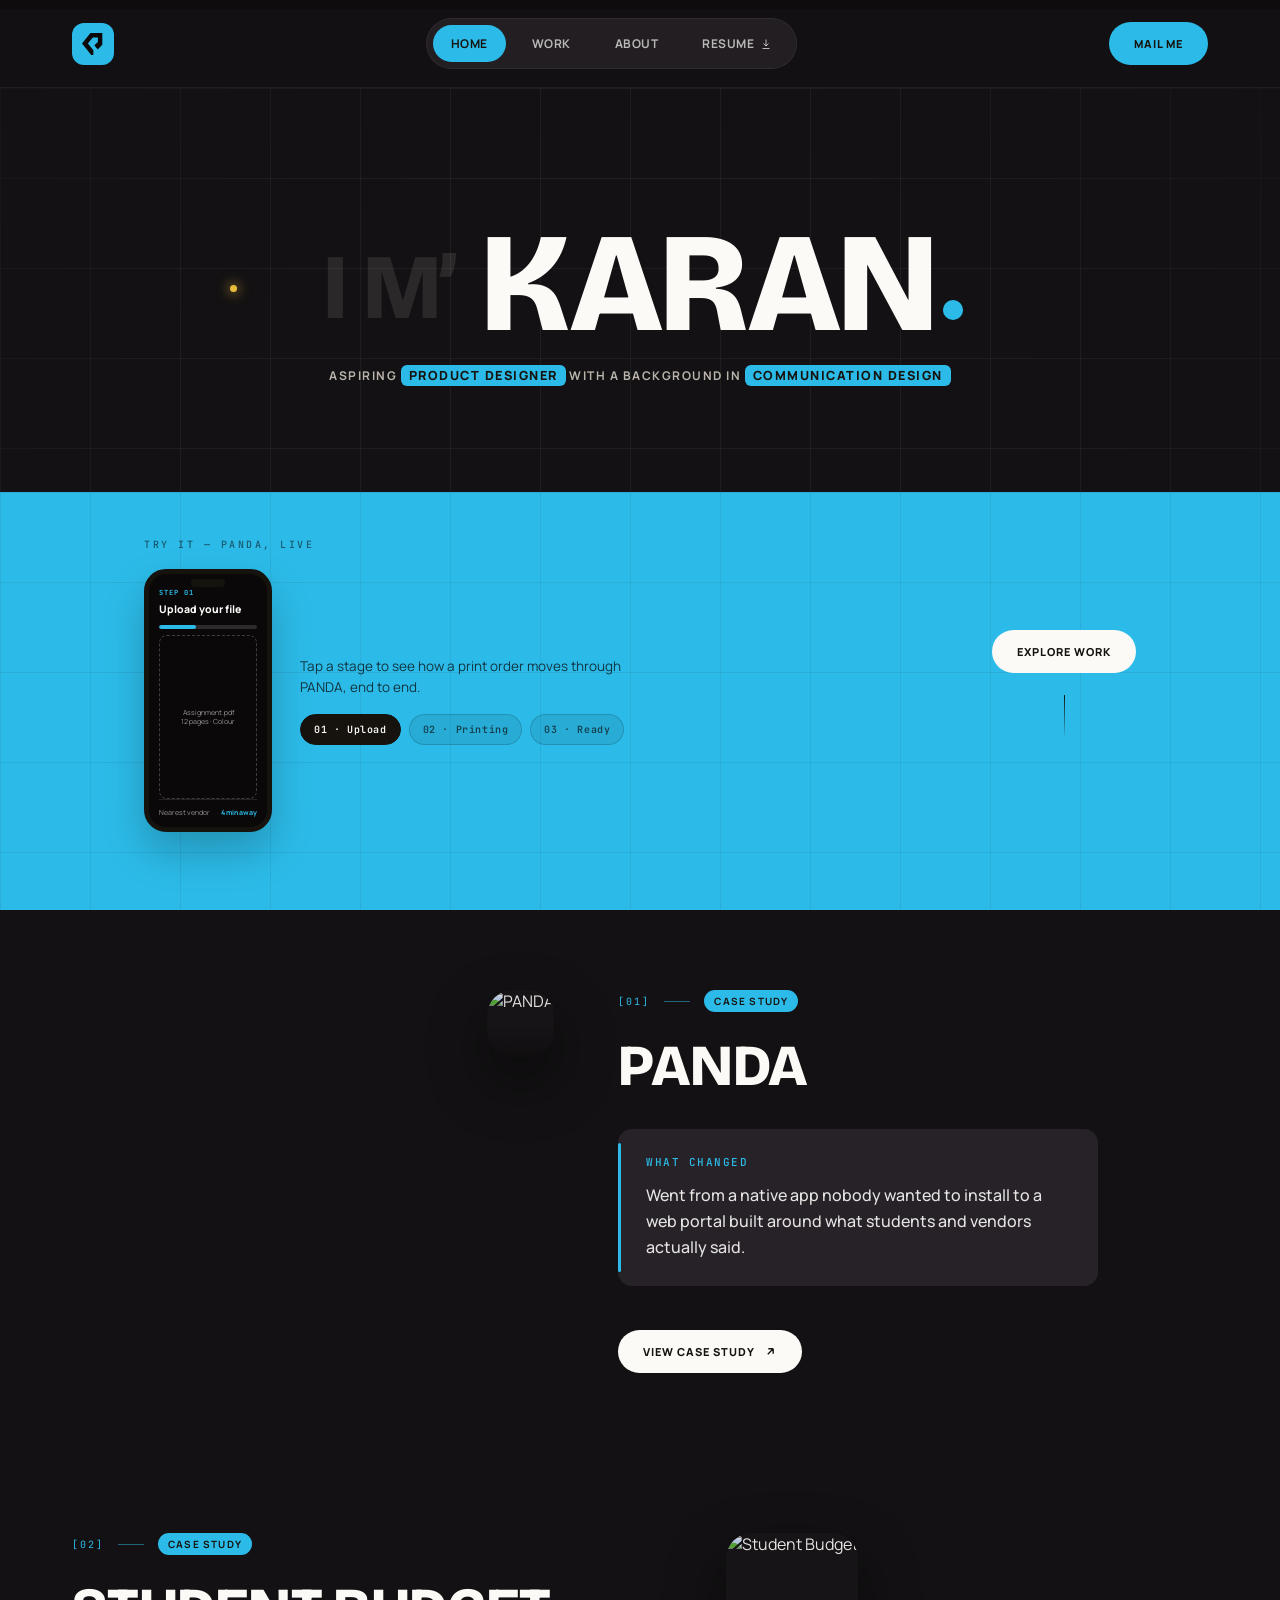
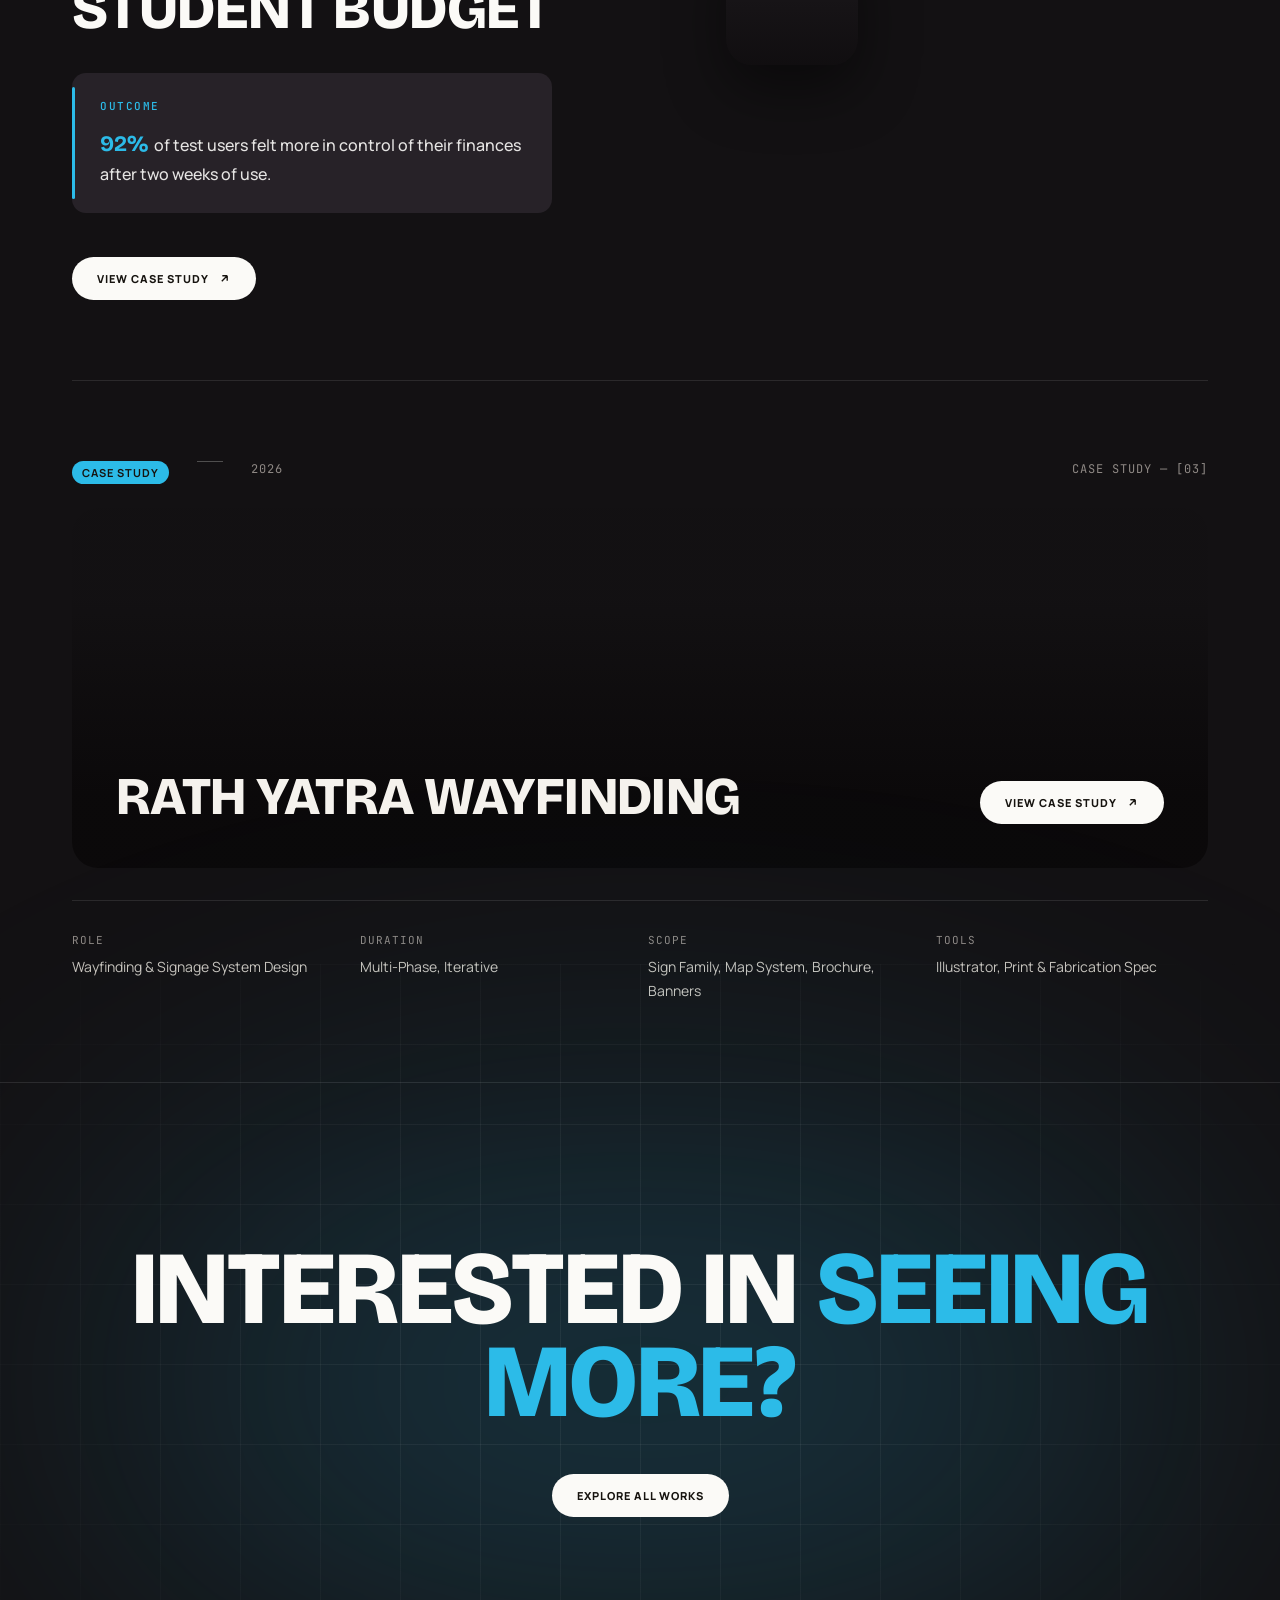
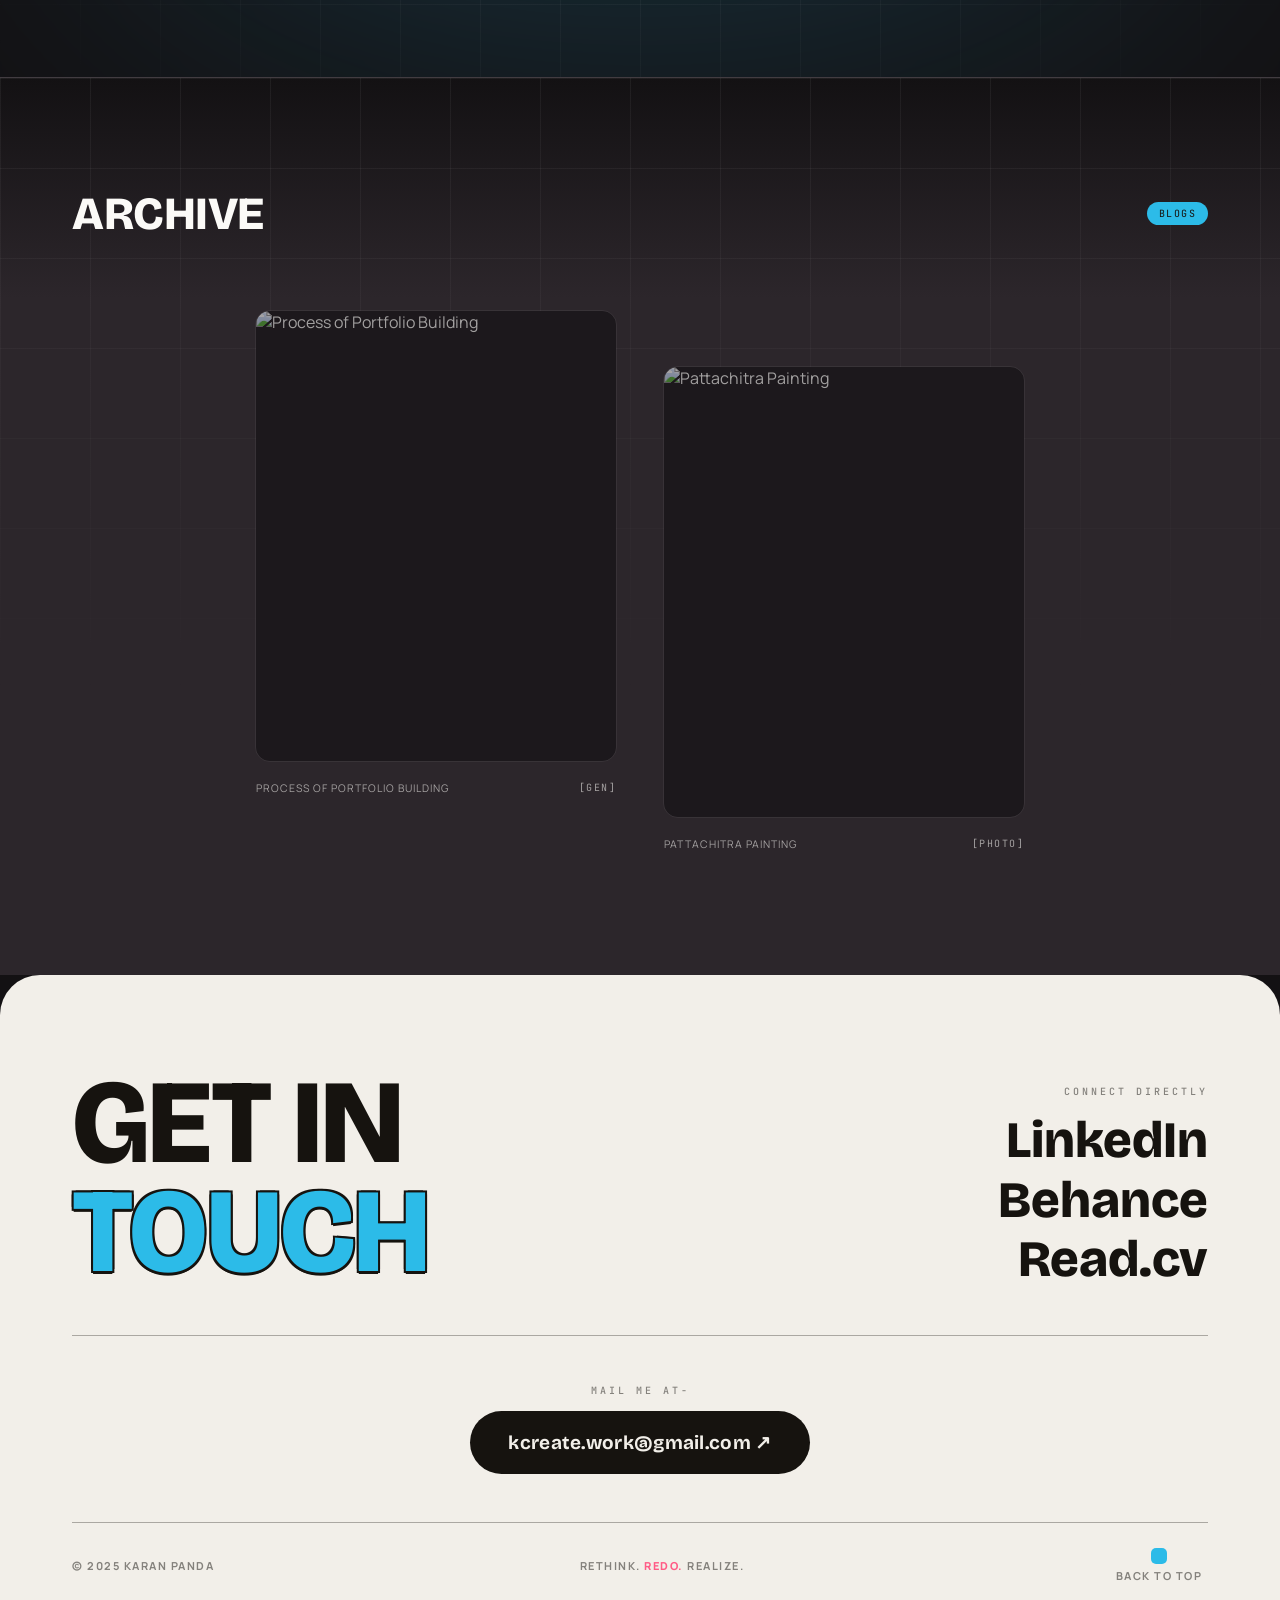
==== commit 5c6e7acc: "Add files via upload" ====
--- a/index.html
+++ b/index.html
@@ -5,15 +5,25 @@
 <meta name="viewport" content="width=device-width, initial-scale=1.0">
 <title>Karan Panda — Product Designer</title>
 <link rel="preconnect" href="https://fonts.googleapis.com">
-<link href="https://fonts.googleapis.com/css2?family=Archivo+Black&family=Inter:wght@400;500;600;700;800;900&family=JetBrains+Mono:wght@500;700&display=swap" rel="stylesheet">
+<link href="https://fonts.googleapis.com/css2?family=Bricolage+Grotesque:wght@400;500;600;700;800&family=Manrope:wght@400;500;600;700;800&family=JetBrains+Mono:wght@500;700&display=swap" rel="stylesheet">
 <link rel="stylesheet" href="css/style.css">
 </head>
 <body id="top">
+
+<div class="site-loader" id="site-loader" aria-hidden="true">
+  <div class="loader-glow"></div>
+  <div class="loader-mark">
+    <svg viewBox="0 0 100 100"><path id="loader-path" d="M 92.38 0.00 L 38.41 0.33 L 0.00 47.68 L 42.05 99.67 L 51.66 100.00 L 51.66 78.48 L 26.82 47.68 L 49.01 20.53 L 72.19 20.20 L 72.19 40.73 L 55.96 55.96 L 71.52 74.83 L 92.38 53.64 Z"></path></svg>
+  </div>
+  <div class="loader-caption"></div>
+  <div class="loader-progress"><span></span></div>
+</div>
 
 <header class="nav" id="site-nav"></header>
 
 <main>
   <section class="hero-home">
+    <div class="hero-gridlines"></div>
     <div class="hero-core">
       <div class="hero-name-row">
         <span class="hero-ghost">i m&rsquo;</span>
@@ -21,22 +31,48 @@
       </div>
       <div class="role" id="hero-tagline"></div>
     </div>
-    <div class="hero-cta-wrap">
-      <a class="btn btn-accent" href="work.html" id="hero-cta">Explore Work</a>
-      <div class="hero-line"></div>
+
+    <div class="hero-split">
+      <div class="hero-split-grid"></div>
+      <div class="hero-split-inner wrap">
+        <div class="hero-app-demo">
+          <div class="hook-eyebrow">Try It — PANDA, Live</div>
+          <div class="app-demo-row">
+            <div class="app-phone" id="app-phone">
+              <div class="app-phone-notch"></div>
+              <div class="app-screen" id="app-screen"></div>
+            </div>
+            <div class="app-demo-copy">
+              <p id="app-demo-caption">Tap a stage to see how a print order moves through PANDA, end to end.</p>
+              <div class="app-tabs" id="app-tabs">
+                <button class="app-tab is-active" data-state="upload" type="button">01 · Upload</button>
+                <button class="app-tab" data-state="print" type="button">02 · Printing</button>
+                <button class="app-tab" data-state="ready" type="button">03 · Ready</button>
+              </div>
+            </div>
+          </div>
+        </div>
+        <div class="hero-cta-wrap">
+          <a class="btn btn-on-accent" href="work.html" id="hero-cta" data-transition>Explore Work</a>
+          <div class="hero-scroll"><div class="hero-line"></div></div>
+        </div>
+      </div>
     </div>
   </section>
 
   <section class="wrap" id="featured-rows"></section>
 
   <section class="cta-block wrap">
+    <div class="cta-gridlines"></div>
     <h2 id="cta-heading" class="reveal"></h2>
-    <a class="btn" href="work.html" id="cta-btn"></a>
+    <a class="btn" href="work.html" id="cta-btn" data-transition></a>
   </section>
 
-  <section class="archive-strip wrap">
-    <h4 id="archive-heading" class="reveal"></h4>
-    <div class="archive-grid" id="archive-grid"></div>
+  <section class="archive-strip">
+    <div class="wrap">
+      <h4 id="archive-heading" class="reveal"></h4>
+      <div class="archive-grid" id="archive-grid"></div>
+    </div>
   </section>
 </main>
 
@@ -45,5 +81,6 @@
 <script src="js/data.js"></script>
 <script src="js/main.js"></script>
 <script src="js/home.js"></script>
+<script src="js/loader.js"></script>
 </body>
 </html>
--- a/css/style.css
+++ b/css/style.css
@@ -1,61 +1,72 @@
 /* ==========================================================================
-   KARAN PANDA — PORTFOLIO
-   Design tokens pulled directly from the Figma dev-mode export.
-   Edit variables here to re-theme the whole site in one place.
+   KARAN PANDA — PORTFOLIO (ALTERNATE DIRECTION "BRICOLAGE")
+   Same content, same structure as the primary theme — this file is the
+   entire difference. Design tokens below; edit here to re-theme.
    ========================================================================== */
 
 :root {
-  /* backgrounds */
-  --bg: #0F1214;
-  --bg-alt: #151A1D;
-  --bg-alt-2: #181B1D;
-  --bg-alt-3: #242C31;
-  --bg-black: #000000;
-  --card: #1A2024;
-  --card-alt: #18181B;
-  --card-alt-2: #232729;
-
-  /* accent */
-  --accent: #00E5FF;
-  --accent-dim: rgba(0, 229, 255, 0.5);
-  --accent-glow: rgba(0, 229, 255, 0.15);
-
-  /* text */
-  --white: #FFFFFF;
-  --t-90: rgba(255, 255, 255, 0.9);
-  --t-60: rgba(255, 255, 255, 0.6);
-  --t-50: rgba(255, 255, 255, 0.5);
-  --t-40: rgba(255, 255, 255, 0.4);
-  --t-20: rgba(255, 255, 255, 0.2);
-  --t-10: rgba(255, 255, 255, 0.1);
-  --muted: #B6C0C4;
-  --muted-2: #7D878B;
-  --muted-3: #9CA3AF;
-  --muted-4: #B1B1B1;
-  --off-white: #F5F7F8;
-
-  /* borders */
-  --border: rgba(255, 255, 255, 0.08);
-  --border-soft: rgba(255, 255, 255, 0.05);
-  --border-mid: rgba(255, 255, 255, 0.1);
-  --border-strong: rgba(255, 255, 255, 0.2);
-
-  /* type */
-  --font-sans: 'Inter', -apple-system, BlinkMacSystemFont, sans-serif;
+  /* backgrounds — warm near-black, not cool blue-black */
+  --bg: #131113;
+  --bg-alt: #1B181B;
+  --bg-alt-2: #221E22;
+  --bg-alt-3: #2C262B;
+  --bg-black: #0A0809;
+  --card: #201C20;
+  --card-alt: #1C181C;
+  --card-alt-2: #272228;
+
+  /* paper — a warm light section colour. Used deliberately so the site
+     isn't dark-on-dark for its entire length, the way the reference mood
+     board mixes ink-black panels with warm white ones. */
+  --paper: #F2EFE9;
+  --paper-alt: #E8E2D5;
+  --ink: #16130F;
+  --ink-70: rgba(22,19,15,0.72);
+  --ink-50: rgba(22,19,15,0.5);
+  --ink-30: rgba(22,19,15,0.32);
+
+  /* accent system — one confident primary + two sparing pops, taken
+     directly from the little marker-dots in the reference images */
+  --accent: #2CBBE8;
+  --accent-dim: rgba(44,187,232,0.5);
+  --accent-glow: rgba(44,187,232,0.20);
+  --pop-yellow: #FFD23F;
+  --pop-pink: #FF5C86;
+
+  --white: #FBFAF7;
+  --t-90: rgba(251,250,247,0.9);
+  --t-60: rgba(251,250,247,0.7);
+  --t-50: rgba(251,250,247,0.58);
+  --t-40: rgba(251,250,247,0.48);
+  --t-20: rgba(251,250,247,0.2);
+  --t-10: rgba(251,250,247,0.1);
+  --muted: #C9C4BD;
+  --muted-2: #8F8985;
+  --muted-3: #ACA69F;
+  --muted-4: #BAB4AC;
+  --off-white: #F5F2ED;
+
+  --border: rgba(251,250,247,0.1);
+  --border-soft: rgba(251,250,247,0.06);
+  --border-mid: rgba(251,250,247,0.14);
+  --border-strong: rgba(251,250,247,0.26);
+
+  /* type — a distinctive, slightly eccentric display face for anything
+     loud (headlines, numerals, pull-quotes), a warm neutral workhorse
+     for everything you actually read */
+  --font-display: 'Bricolage Grotesque', sans-serif;
+  --font-sans: 'Manrope', -apple-system, BlinkMacSystemFont, sans-serif;
   --font-mono: 'JetBrains Mono', ui-monospace, monospace;
 
-  /* layout */
   --max-width: 1280px;
-  --pad: 64px;
-  --radius: 14px;
-}
-
-@media (max-width: 900px) {
-  :root { --pad: 24px; }
-}
+  --pad: 72px;
+  --radius: 26px;
+  --radius-sm: 14px;
+}
+
+@media (max-width: 900px) { :root { --pad: 24px; } }
 
 * { box-sizing: border-box; }
-
 html { scroll-behavior: smooth; }
 
 body {
@@ -68,847 +79,590 @@
 }
 
 img { max-width: 100%; display: block; }
-
 a { color: inherit; text-decoration: none; }
-
 button { font-family: inherit; cursor: pointer; }
-
 ::selection { background: var(--accent); color: #000; }
-
-/* focus visibility */
-a:focus-visible, button:focus-visible {
-  outline: 2px solid var(--accent);
-  outline-offset: 3px;
-  border-radius: 4px;
-}
-
-.wrap {
-  max-width: var(--max-width);
-  margin: 0 auto;
-  padding-left: var(--pad);
-  padding-right: var(--pad);
+a:focus-visible, button:focus-visible { outline: 2px solid var(--accent); outline-offset: 3px; border-radius: 4px; }
+
+/* Custom scrollbar — thin, dark, accent thumb on hover. Firefox via
+   scrollbar-color, everything else via the webkit pseudo-elements. */
+html { scrollbar-width: thin; scrollbar-color: var(--border-mid) transparent; }
+::-webkit-scrollbar { width: 10px; height: 10px; }
+::-webkit-scrollbar-track { background: transparent; }
+::-webkit-scrollbar-thumb { background: var(--border-mid); border-radius: 10px; border: 2px solid var(--bg-black); background-clip: padding-box; }
+::-webkit-scrollbar-thumb:hover { background: var(--accent); background-clip: padding-box; }
+
+.wrap { max-width: var(--max-width); margin: 0 auto; padding-left: var(--pad); padding-right: var(--pad); }
+
+/* Bold, characterful display type wherever the site raises its voice —
+   the one throughline kept intact from the original system. */
+h1, h2, h3, h4,
+.hero-karan, .hero-ghost, .feat-title, .title2, .ct-title,
+.cs-card-grid-head h2, .cs-hmw h2, .cs-evolution h2, .cs-challenges h2,
+.cs-persona-head, .cs-stats-head, .cs-big-statement p, .archive-head h4,
+.footer-heading, .about-block h2, .about-hero h1, .cta-block h2,
+.cs-hero h1, .next-project h3, .persona-card .name, .honor h3,
+.evo-stage .t, .chal-card .q, .fav-game .cover-title {
+  font-family: var(--font-display);
+  letter-spacing: -0.01em;
 }
 
 .eyebrow {
   color: var(--accent);
   font-size: 10px;
-  font-family: var(--font-sans);
-  font-weight: 600;
+  font-family: var(--font-mono);
+  font-weight: 500;
   text-transform: uppercase;
-  letter-spacing: 3px;
-}
-
+  letter-spacing: 2.5px;
+}
 .muted { color: var(--t-60); }
 .sub { color: var(--t-40); }
-
 .mt-40 { margin-top: 40px; }
-
-/* ==========================================================================
-   BUTTONS
+.accent { color: var(--accent); }
+
+/* ==========================================================================
+   BUTTONS — rounder, bolder, a small dot-tick borrowed from the mood board
    ========================================================================== */
 
 .btn {
   display: inline-flex;
   align-items: center;
-  gap: 12px;
-  padding: 16px 32px;
+  gap: 9px;
+  padding: 14px 25px;
   background: var(--white);
-  color: #000;
+  color: var(--ink);
   border-radius: 999px;
+  font-family: var(--font-sans);
   font-size: 11px;
-  font-weight: 900;
+  font-weight: 800;
   text-transform: uppercase;
-  letter-spacing: 1.65px;
+  letter-spacing: 1px;
   border: none;
-  transition: transform .25s ease, background .25s ease;
+  transition: transform .3s cubic-bezier(.22,1,.36,1), background .3s ease, box-shadow .3s ease;
   white-space: nowrap;
 }
-.btn svg { width: 16px; height: 16px; flex-shrink: 0; }
-.btn:hover { transform: translateY(-2px); background: var(--accent); }
-
-.btn-accent {
+.btn:hover { transform: translateY(-3px); background: var(--accent); box-shadow: 0 14px 30px rgba(44,187,232,0.25); }
+.btn:active { transform: translateY(-1px) scale(.97); transition-duration: .1s; }
+.btn svg { width: 13px; height: 13px; flex-shrink: 0; }
+
+.btn-accent { background: var(--accent); color: var(--ink); }
+.btn-accent:hover { background: var(--white); }
+
+/* For buttons sitting on the accent-teal background itself (the hero
+   CTA) — hovering to accent would just blend into the surrounding
+   colour and disappear, so this hovers to ink instead. */
+.btn-on-accent:hover { background: var(--ink); color: var(--white); box-shadow: 0 14px 30px rgba(0,0,0,0.3); }
+
+.btn-ghost {
+  background: transparent; color: var(--white);
+  border: 1.5px solid var(--border-strong);
+  padding: 15.5px 28.5px;
+}
+.btn-ghost:hover { border-color: var(--accent); color: var(--accent); transform: translateY(-3px); }
+
+/* ==========================================================================
+   NAV — bigger presence, a filled logo chip instead of a bare mark
+   ========================================================================== */
+
+#reading-progress { position: fixed; top: 0; left: 0; width: 100%; height: 3px; background: var(--accent); transform: scaleX(0); transform-origin: left; z-index: 200; box-shadow: 0 0 10px var(--accent-glow); }
+
+.page-top-grid { position: relative; }
+.page-top-grid::before {
+  content: '';
+  position: absolute; top: 0; left: 0; right: 0; height: 380px;
+  background-image:
+    linear-gradient(var(--border-soft) 1px, transparent 1px),
+    linear-gradient(90deg, var(--border-soft) 1px, transparent 1px);
+  background-size: 90px 90px;
+  mask-image: linear-gradient(180deg, black, transparent 85%);
+  -webkit-mask-image: linear-gradient(180deg, black, transparent 85%);
+  pointer-events: none;
+  z-index: 0;
+}
+.page-top-grid > * { position: relative; z-index: 1; }
+
+.page-transition { position: fixed; inset: 0; z-index: 9999; pointer-events: none; overflow: hidden; }
+.pt-panel { position: absolute; inset: 0; background: var(--accent); transform: translateX(0%); }
+
+.nav {
+  position: sticky; top: 0; z-index: 100;
+  padding: 18px var(--pad);
+  background: rgba(19, 17, 19, 0.78);
+  backdrop-filter: blur(16px);
+  -webkit-backdrop-filter: blur(16px);
+  border-bottom: 1px solid var(--border-soft);
+  transition: background .35s ease, box-shadow .35s ease, border-color .35s ease;
+}
+.nav.is-scrolled { background: rgba(13,11,13,0.94); box-shadow: 0 10px 30px rgba(0,0,0,0.3); border-bottom-color: var(--border); }
+.nav-inner { max-width: var(--max-width); margin: 0 auto; display: flex; align-items: center; justify-content: space-between; gap: 24px; }
+.nav-logo {
+  display: inline-flex; align-items: center; justify-content: center;
+  width: 42px; height: 42px;
   background: var(--accent);
-  color: #000;
-  box-shadow: 0 0 20px rgba(0, 229, 255, 0.15);
-}
-.btn-accent:hover { background: var(--white); }
-
-.btn-ghost {
-  background: transparent;
-  color: var(--white);
-  border: 0.8px solid var(--border-strong);
-  padding: 15px 31px;
-}
-.btn-ghost:hover { border-color: var(--accent); color: var(--accent); transform: translateY(-2px); }
-
-/* ==========================================================================
-   SCROLL REVEAL — subtle, Apple/Google-style fade + rise. See main.js
-   ========================================================================== */
-
-.reveal {
-  opacity: 0;
-  transform: translateY(26px);
-  transition: opacity .8s cubic-bezier(.22,1,.36,1), transform .8s cubic-bezier(.22,1,.36,1);
-  transition-delay: var(--reveal-delay, 0s);
-}
-.reveal.is-visible { opacity: 1; transform: none; }
-@media (prefers-reduced-motion: reduce) {
-  .reveal { opacity: 1; transform: none; transition: none; }
-}
-
-.nav {
-  position: sticky;
-  top: 0;
-  z-index: 100;
-  padding: 16px var(--pad);
-  background: rgba(10, 12, 13, 0.75);
-  backdrop-filter: blur(14px);
-  -webkit-backdrop-filter: blur(14px);
-  border-bottom: 0.8px solid var(--border-soft);
-  transition: background .35s ease, box-shadow .35s ease, border-color .35s ease;
-}
-.nav.is-scrolled {
-  background: rgba(8, 10, 11, 0.92);
-  box-shadow: 0 10px 30px rgba(0,0,0,0.25);
-  border-bottom-color: var(--border);
-}
-.nav-inner {
-  max-width: var(--max-width);
-  margin: 0 auto;
-  display: flex;
-  align-items: center;
-  justify-content: space-between;
-  gap: 24px;
-}
-.nav-logo {
-  font-size: 20px;
-  font-weight: 900;
-  letter-spacing: 0.5px;
-}
-.nav-links {
-  display: flex;
-  align-items: center;
-  gap: 36px;
-  list-style: none;
-  margin: 0;
-  padding: 0;
-}
+  border-radius: 12px;
+  transition: transform .3s cubic-bezier(.22,1,.36,1), border-radius .3s ease;
+}
+.nav-logo:hover { transform: rotate(-8deg) scale(1.06); border-radius: 16px; }
+.nav-logo-mark { height: 22px; width: auto; display: block; }
+.nav-logo-mark path { fill: var(--bg-black); }
+.nav-links { display: flex; align-items: center; gap: 8px; list-style: none; margin: 0; padding: 6px; background: var(--bg-alt-2); border-radius: 999px; border: 1px solid var(--border-soft); }
 .nav-links a {
   position: relative;
-  font-size: 11px;
-  font-weight: 700;
-  text-transform: uppercase;
-  letter-spacing: 1.5px;
+  font-family: var(--font-sans);
+  font-size: 12px; font-weight: 700; text-transform: uppercase; letter-spacing: .5px;
   color: var(--t-60);
-  transition: color .2s ease;
-  display: inline-flex;
-  align-items: center;
-  gap: 6px;
-}
-.nav-links a::after {
-  content: '';
-  position: absolute;
-  left: 0; bottom: -6px;
-  width: 100%; height: 1.5px;
-  background: var(--accent);
-  transform: scaleX(0);
-  transform-origin: left;
-  transition: transform .35s cubic-bezier(.65,0,.35,1);
-}
-.nav-links a:hover::after, .nav-links a.active::after { transform: scaleX(1); }
-.nav-links a:hover, .nav-links a.active { color: var(--white); }
-.nav-links a.active { color: var(--accent); }
+  padding: 10px 18px;
+  border-radius: 999px;
+  display: inline-flex; align-items: center; gap: 6px;
+  transition: color .25s ease, background .25s ease;
+}
+.nav-links a:hover { color: var(--white); background: rgba(255,255,255,0.06); }
+.nav-links a.active { color: var(--ink); background: var(--accent); }
 .nav-cta { flex-shrink: 0; }
-.nav-toggle {
-  display: none;
-  background: none;
-  border: none;
-  color: var(--white);
-  width: 32px; height: 32px;
-  flex-direction: column;
-  justify-content: center;
-  align-items: center;
-  gap: 5px;
-}
-.nav-toggle span { width: 22px; height: 2px; background: var(--white); display: block; }
+.nav-toggle { display: none; background: none; border: none; color: var(--white); width: 32px; height: 32px; flex-direction: column; justify-content: center; align-items: center; gap: 5px; cursor: pointer; }
+.nav-toggle span { width: 22px; height: 2px; background: var(--white); display: block; border-radius: 2px; transition: transform .3s cubic-bezier(.22,1,.36,1), opacity .2s ease; }
+.nav.open .nav-toggle span:nth-child(1) { transform: translateY(7px) rotate(45deg); }
+.nav.open .nav-toggle span:nth-child(2) { opacity: 0; transform: scaleX(0); }
+.nav.open .nav-toggle span:nth-child(3) { transform: translateY(-7px) rotate(-45deg); }
 
 @media (max-width: 780px) {
-  .nav-links { display: none; }
+  .nav-links {
+    display: flex; flex-direction: column; align-items: stretch;
+    position: absolute; top: 74px; left: var(--pad); right: var(--pad);
+    background: var(--bg-alt-2); padding: 20px; gap: 8px;
+    border-radius: 20px; border: 1px solid var(--border);
+    box-shadow: 0 20px 44px rgba(0,0,0,0.4);
+    opacity: 0; visibility: hidden; transform: translateY(-10px) scale(.98);
+    transition: opacity .3s ease, transform .35s cubic-bezier(.22,1,.36,1), visibility 0s linear .3s;
+  }
   .nav-toggle { display: flex; }
   .nav.open .nav-links {
-    display: flex;
-    flex-direction: column;
-    align-items: flex-start;
-    position: absolute;
-    top: 68px; left: 0; right: 0;
-    background: var(--bg-alt-2);
-    padding: 24px var(--pad);
-    gap: 20px;
-    border-bottom: 0.8px solid var(--border);
+    opacity: 1; visibility: visible; transform: translateY(0) scale(1);
+    transition: opacity .3s ease, transform .35s cubic-bezier(.22,1,.36,1), visibility 0s linear 0s;
   }
-}
-
-/* ==========================================================================
-   FOOTER
+  .nav.open .nav-links a { padding: 14px 18px; }
+}
+
+/* ==========================================================================
+   SCROLL REVEAL
+   ========================================================================== */
+
+.reveal { opacity: 0; transform: translateY(28px); transition: opacity .85s cubic-bezier(.22,1,.36,1), transform .85s cubic-bezier(.22,1,.36,1); transition-delay: var(--reveal-delay, 0s); }
+.reveal.is-visible { opacity: 1; transform: none; }
+@media (prefers-reduced-motion: reduce) { .reveal { opacity: 1; transform: none; transition: none; } }
+
+/* ==========================================================================
+   FOOTER — flips to the paper colour, a genuine structural change
    ========================================================================== */
 
 .footer {
-  background: linear-gradient(180deg, var(--bg-alt-2) 0%, var(--bg-black) 220px, var(--bg-black) 100%);
-  border-top: 0.8px solid var(--border);
-  padding: 100px var(--pad) 48px;
+  background: var(--paper);
+  color: var(--ink);
+  border-top: 1px solid var(--border-soft);
+  padding: 92px var(--pad) 44px;
+  border-radius: 40px 40px 0 0;
 }
 .footer-inner { max-width: var(--max-width); margin: 0 auto; }
-.footer-top {
-  display: flex;
-  justify-content: space-between;
-  align-items: flex-end;
-  flex-wrap: wrap;
-  gap: 40px;
-  padding-bottom: 48px;
-  border-bottom: 1px solid var(--t-10);
-}
-.footer-heading {
-  font-size: clamp(48px, 12vw, 165px);
-  font-weight: 900;
-  text-transform: uppercase;
-  line-height: 0.758;
-  margin: 0;
-}
-.footer-heading .accent { color: var(--accent); }
+.footer-top { display: flex; justify-content: space-between; align-items: flex-end; flex-wrap: wrap; gap: 40px; padding-bottom: 48px; border-bottom: 1px solid var(--ink-30); }
+.footer-heading { font-size: clamp(39px, 9.3vw, 128px); font-weight: 900; line-height: .92; margin: 0; color: var(--ink); }
+.footer-heading .accent {
+  color: var(--accent);
+  text-shadow:
+    -2px -2px 0 var(--ink), 2px -2px 0 var(--ink),
+    -2px 2px 0 var(--ink), 2px 2px 0 var(--ink),
+    0 3px 0 var(--ink);
+}
 .footer-socials { display: flex; flex-direction: column; align-items: flex-end; gap: 6px; }
-.footer-socials .label {
-  color: var(--t-20);
-  font-size: 10px;
-  font-weight: 900;
-  text-transform: uppercase;
-  letter-spacing: 6px;
-  margin-bottom: 10px;
-}
-.footer-socials a {
-  position: relative;
-  display: inline-block;
-  font-size: clamp(30px, 6.5vw, 78px);
-  font-weight: 900;
-  text-transform: uppercase;
-  line-height: 1.026;
-  color: var(--white);
-  transition: color .35s cubic-bezier(.65,0,.35,1);
-}
-.footer-socials a::after {
-  content: '';
-  position: absolute;
-  left: 0; bottom: 0.06em;
-  width: 100%;
-  height: 3px;
-  background: var(--accent);
-  transform: scaleX(0);
-  transform-origin: left;
-  transition: transform .45s cubic-bezier(.65,0,.35,1);
-}
+.footer-socials .label { color: var(--ink-50); font-size: 10px; font-family: var(--font-mono); font-weight: 500; text-transform: uppercase; letter-spacing: 3px; margin-bottom: 10px; }
+.footer-socials a { position: relative; display: inline-block; font-family: var(--font-display); font-size: clamp(22px, 4.7vw, 51px); font-weight: 900; color: var(--ink); line-height: 1.05; transition: color .3s ease; }
+.footer-socials a::after { content: ''; position: absolute; left: 0; bottom: 0.08em; width: 100%; height: 3px; background: var(--accent); transform: scaleX(0); transform-origin: left; transition: transform .45s cubic-bezier(.65,0,.35,1); }
 .footer-socials a:hover { color: var(--accent); }
 .footer-socials a:hover::after { transform: scaleX(1); }
 
-.footer-mail {
+.footer-mail { display: flex; flex-direction: column; align-items: center; gap: 14px; padding: 48px 0; }
+.footer-mail .label { color: var(--ink-50); font-size: 10px; font-family: var(--font-mono); font-weight: 500; text-transform: uppercase; letter-spacing: 3px; }
+.footer-mail a { padding: 20px 38px; border-radius: 999px; background: var(--ink); color: var(--paper); font-family: var(--font-display); font-size: clamp(12px, 2.5vw, 19px); font-weight: 700; letter-spacing: .3px; display: inline-flex; align-items: center; gap: 12px; transition: background .25s ease, transform .25s ease; }
+.footer-mail a:hover { background: var(--accent); color: var(--ink); transform: translateY(-2px); }
+.footer-mail a:active { transform: translateY(0) scale(.97); }
+
+.footer-bottom { display: flex; justify-content: space-between; align-items: center; flex-wrap: wrap; gap: 16px; border-top: 1px solid var(--ink-30); padding-top: 24px; }
+.footer-bottom .muted-label { color: var(--ink-50); font-size: 11px; font-weight: 700; letter-spacing: 1.5px; text-transform: uppercase; }
+.footer-bottom .muted-label .accent { color: var(--pop-pink); font-weight: 800; }
+.back-to-top { display: flex; flex-direction: column; align-items: center; gap: 4px; color: var(--ink-50); font-size: 11px; font-weight: 700; letter-spacing: 1.5px; background: none; border: none; text-transform: uppercase; cursor: pointer; transition: color .25s ease, transform .25s ease; }
+.back-to-top .dot { width: 16px; height: 16px; background: var(--accent); border-radius: 5px; transition: transform .25s cubic-bezier(.22,1,.36,1); }
+.back-to-top:hover { color: var(--ink); }
+.back-to-top:hover .dot { transform: translateY(-3px); }
+.back-to-top:active { transform: scale(.95); }
+
+/* ==========================================================================
+   HOME — HERO. The split colour band + dot-grid is the signature move,
+   taken directly from the reference mood board.
+   ========================================================================== */
+
+.hero-home {
+  position: relative;
   display: flex;
   flex-direction: column;
-  align-items: center;
-  gap: 12px;
-  padding: 48px 0;
-}
-.footer-mail .label {
-  color: var(--t-20);
-  font-size: 10px;
-  font-weight: 900;
-  text-transform: uppercase;
-  letter-spacing: 6px;
-}
-.footer-mail a {
-  padding: 20px 40px;
-  border-radius: 999px;
-  border: 0.8px solid var(--border-strong);
-  color: var(--accent);
-  font-size: clamp(14px, 3vw, 22px);
-  font-weight: 900;
-  letter-spacing: 3px;
-  display: inline-flex;
-  align-items: center;
-  gap: 12px;
-  transition: border-color .2s ease, background .2s ease;
-}
-.footer-mail a:hover { border-color: var(--accent); background: var(--accent-glow); }
-.footer-rights { text-align: center; color: var(--t-20); font-size: 10px; letter-spacing: 1px; text-transform: uppercase; }
-
-.footer-bottom {
-  display: flex;
-  justify-content: space-between;
-  align-items: center;
-  flex-wrap: wrap;
-  gap: 16px;
-  border-top: 1px solid var(--border-soft);
-  padding-top: 24px;
-}
-.footer-bottom .muted-label {
-  color: var(--t-20);
-  font-size: 11px;
-  font-weight: 700;
-  letter-spacing: 3px;
-  text-transform: uppercase;
-}
-.back-to-top {
-  display: flex;
-  flex-direction: column;
-  align-items: center;
-  gap: 4px;
-  color: var(--t-20);
-  font-size: 11px;
-  font-weight: 700;
-  letter-spacing: 3px;
-  background: none; border: none;
-  text-transform: uppercase;
-}
-.back-to-top .dot { width: 18px; height: 18px; background: var(--accent); border-radius: 3px; }
-.back-to-top:hover { color: var(--accent); }
-
-/* ==========================================================================
-   HOME — HERO
-   ========================================================================== */
-
-.hero-home {
-  position: relative;
-  min-height: calc(100svh - 69px);
-  padding: 60px var(--pad) 140px;
-}
-.hero-home::before {
+  min-height: calc(100svh - 78px);
+  overflow: hidden;
+}
+.hero-gridlines {
+  position: absolute; inset: 0;
+  background-image:
+    linear-gradient(var(--border-soft) 1px, transparent 1px),
+    linear-gradient(90deg, var(--border-soft) 1px, transparent 1px);
+  background-size: 90px 90px;
+  z-index: 0;
+  mask-image: radial-gradient(ellipse 75% 85% at 50% 40%, black 40%, transparent 100%);
+  -webkit-mask-image: radial-gradient(ellipse 75% 85% at 50% 40%, black 40%, transparent 100%);
+}
+.hero-gridlines::before, .hero-gridlines::after {
   content: '';
-  position: absolute;
-  top: 50%; left: 50%; transform: translate(-50%, -50%);
-  width: 900px; height: 700px;
-  background: var(--accent-glow);
-  border-radius: 50%;
-  filter: blur(150px);
-  z-index: -1;
-}
-.hero-core {
-  position: absolute;
-  top: 44%; left: 50%;
-  transform: translate(-50%, -50%);
-  width: 100%;
-  display: flex;
-  flex-direction: column;
-  align-items: center;
-  text-align: center;
-  padding: 0 var(--pad);
-}
-.hero-name-row {
-  display: flex;
-  align-items: flex-end;
-  justify-content: center;
-  gap: clamp(10px, 2.4vw, 32px);
-}
-.hero-ghost {
-  color: var(--t-10);
-  font-size: clamp(40px, 9vw, 128px);
-  font-weight: 900;
-  text-transform: uppercase;
-  line-height: 0.9;
-  user-select: none;
-  padding-bottom: 0.12em;
-}
-.hero-karan {
-  margin: 0;
-  font-size: clamp(56px, 13.5vw, 180px);
-  font-weight: 900;
-  text-transform: uppercase;
-  line-height: 0.8;
-  color: var(--white);
-}
-.hero-karan .accent { color: var(--accent); font-size: 0.53em; }
-.hero-home .role {
-  margin-top: 22px;
-  font-size: 12px;
-  font-weight: 700;
-  letter-spacing: 3.6px;
-  text-transform: uppercase;
-  color: var(--muted-4);
-}
-.hero-home .role .accent {
-  color: var(--accent);
-  font-size: 1.16em;
-  font-weight: 800;
-}
-.hero-cta-wrap {
-  position: absolute;
-  left: 50%; bottom: 64px;
-  transform: translateX(-50%);
-  display: flex;
-  flex-direction: column;
-  align-items: center;
-  gap: 28px;
-}
-.hero-line {
-  position: relative;
-  width: 1px; height: 96px;
-  background: linear-gradient(180deg, var(--accent) 0%, rgba(0,229,255,0) 100%);
-}
-.hero-line::after {
-  content: '';
-  position: absolute;
-  left: 50%; top: 0;
-  width: 6px; height: 6px;
-  margin-left: -3px;
-  border-radius: 50%;
-  background: var(--accent);
-  box-shadow: 0 0 8px 1px var(--accent);
-  opacity: 0;
-  animation: heroScrollDot 2.2s cubic-bezier(.65,0,.35,1) infinite;
-}
-@keyframes heroScrollDot {
-  0% { top: 0; opacity: 0; }
-  12% { opacity: 1; }
-  80% { opacity: 1; }
-  100% { top: 100%; opacity: 0; }
-}
-@media (prefers-reduced-motion: reduce) {
-  .hero-line::after { animation: none; opacity: 1; top: 50%; }
-}
-@media (max-height: 700px), (max-width: 600px) {
-  .hero-home { padding-bottom: 190px; }
-  .hero-cta-wrap { bottom: 40px; }
-  .hero-line { height: 70px; }
-}
-
+  position: absolute; width: 7px; height: 7px; border-radius: 50%;
+  background: var(--pop-yellow);
+  box-shadow: 0 0 12px 2px rgba(255,210,63,0.5);
+}
+.hero-gridlines::before { top: 24%; left: 18%; }
+.hero-gridlines::after { top: 58%; right: 16%; background: var(--pop-pink); box-shadow: 0 0 12px 2px rgba(255,92,134,0.5); }
+
+.hero-core { position: relative; z-index: 1; flex: 1; display: flex; flex-direction: column; align-items: center; justify-content: center; text-align: center; padding: 60px var(--pad) 30px; }
+.hero-name-row { display: flex; align-items: flex-end; justify-content: center; gap: clamp(8px, 2.0vw, 26px); }
+.hero-ghost { color: var(--t-10); font-size: clamp(32px, 7.2vw, 100px); font-weight: 800; text-transform: uppercase; line-height: .9; user-select: none; padding-bottom: .12em; }
+.hero-karan { margin: 0; font-size: clamp(49px, 11.0vw, 150px); font-weight: 900; text-transform: uppercase; line-height: .82; color: var(--white); }
+.hero-karan .accent { color: transparent; position: relative; display: inline-block; width: 0.14em; }
+.hero-karan .accent::after { content: ''; position: absolute; left: 0.05em; bottom: 0.15em; width: 0.14em; height: 0.14em; border-radius: 50%; background: var(--accent); }
+.hero-home .role { margin-top: 26px; font-family: var(--font-sans); font-size: 12px; font-weight: 700; letter-spacing: 1.5px; text-transform: uppercase; color: var(--muted-4); }
+.hero-home .role .accent { color: var(--ink); background: var(--accent); padding: 2px 8px; border-radius: 6px; font-size: 1.05em; font-weight: 800; }
+
+/* The split colour band — now doing real work: a quick, scannable case
+   for hiring Karan on the left, the primary CTA anchored right. */
+.hero-split { position: relative; z-index: 1; background: var(--accent); padding: 46px var(--pad) 78px; overflow: hidden; }
+.hero-split-grid {
+  position: absolute; inset: 0;
+  background-image:
+    linear-gradient(rgba(10,8,9,0.07) 1px, transparent 1px),
+    linear-gradient(90deg, rgba(10,8,9,0.07) 1px, transparent 1px);
+  background-size: 90px 90px;
+  pointer-events: none;
+}
+.hero-split-inner { position: relative; display: flex; align-items: center; justify-content: space-between; gap: 48px; flex-wrap: wrap; }
+
+/* Interactive app demo — replaces the old static hook cards. Tapping a
+   stage swaps the phone screen's content; it also auto-advances once,
+   gently, until the person interacts for themselves. */
+.hero-app-demo { flex: 1; min-width: 280px; }
+.hero-app-demo .hook-eyebrow { font-family: var(--font-mono); font-size: 10px; font-weight: 500; letter-spacing: 2.5px; text-transform: uppercase; color: rgba(10,8,9,0.55); margin-bottom: 18px; }
+.app-demo-row { display: flex; align-items: center; gap: 28px; flex-wrap: wrap; }
+
+.app-phone {
+  position: relative; flex-shrink: 0;
+  width: 128px; aspect-ratio: 9 / 18.5;
+  background: var(--bg-black);
+  border-radius: 22px;
+  border: 5px solid var(--ink);
+  box-shadow: 0 20px 40px rgba(10,8,9,0.22);
+  padding: 14px 10px 10px;
+  overflow: hidden;
+}
+.app-phone-notch { position: absolute; top: 5px; left: 50%; transform: translateX(-50%); width: 34px; height: 8px; background: var(--ink); border-radius: 6px; z-index: 2; }
+.app-screen { position: relative; height: 100%; display: flex; flex-direction: column; color: var(--white); transition: opacity .25s ease; }
+.app-screen .as-tag { font-family: var(--font-mono); font-size: 7px; letter-spacing: 1px; text-transform: uppercase; color: var(--accent); font-weight: 700; margin-bottom: 6px; }
+.app-screen .as-title { font-family: var(--font-sans); font-size: 10.5px; font-weight: 800; line-height: 1.3; margin-bottom: 8px; }
+.app-screen .as-bar { height: 4px; border-radius: 2px; background: rgba(255,255,255,0.14); overflow: hidden; margin-bottom: 6px; }
+.app-screen .as-bar > span { display: block; height: 100%; background: var(--accent); border-radius: 2px; }
+.app-screen .as-row { display: flex; justify-content: space-between; align-items: center; font-size: 7px; color: var(--t-50); margin-top: auto; padding-top: 8px; border-top: 1px solid rgba(255,255,255,0.1); }
+.app-screen .as-status { color: var(--accent); font-weight: 700; }
+.app-screen .as-dashed { flex: 1; border: 1.4px dashed rgba(255,255,255,0.22); border-radius: 8px; display: flex; align-items: center; justify-content: center; font-size: 7px; color: var(--t-50); text-align: center; padding: 6px; }
+.app-screen .as-check { width: 26px; height: 26px; border-radius: 50%; background: var(--accent); display: flex; align-items: center; justify-content: center; margin: auto; color: var(--ink); font-size: 13px; font-weight: 900; }
+
+.app-demo-copy { flex: 1; min-width: 200px; }
+.app-demo-copy p { font-family: var(--font-sans); font-size: 13.5px; line-height: 1.55; color: rgba(10,8,9,0.75); margin: 0 0 16px; max-width: 340px; }
+.app-tabs { display: flex; gap: 8px; flex-wrap: wrap; }
+.app-tab {
+  font-family: var(--font-mono); font-size: 10px; font-weight: 600; letter-spacing: .6px;
+  padding: 8px 13px; border-radius: 999px;
+  background: rgba(10,8,9,0.08); border: 1px solid rgba(10,8,9,0.16);
+  color: rgba(10,8,9,0.65); cursor: pointer;
+  transition: background .25s ease, color .25s ease, border-color .25s ease, transform .2s ease;
+}
+.app-tab:hover { transform: translateY(-1px); }
+.app-tab.is-active { background: var(--ink); border-color: var(--ink); color: var(--white); }
+
+.hero-cta-wrap { flex-shrink: 0; display: flex; flex-direction: column; align-items: center; gap: 22px; }
+
+.hero-scroll { position: static; }
+.hero-line { position: relative; width: 1px; height: 44px; background: linear-gradient(180deg, var(--ink) 0%, rgba(19,17,19,0) 100%); }
+.hero-line::after { content: ''; position: absolute; left: 50%; top: 0; width: 6px; height: 6px; margin-left: -3px; border-radius: 50%; background: var(--ink); opacity: 0; animation: heroScrollDot 2.2s cubic-bezier(.65,0,.35,1) infinite; }
+@keyframes heroScrollDot { 0% { top: 0; opacity: 0; } 12% { opacity: 1; } 80% { opacity: .7; } 100% { top: 100%; opacity: 0; } }
+@media (prefers-reduced-motion: reduce) { .hero-line::after { animation: none; opacity: .6; top: 50%; } }
+@media (max-width: 720px) {
+  .hero-split-inner { flex-direction: column; align-items: stretch; }
+  .hero-cta-wrap { align-self: center; }
+  .app-demo-row { justify-content: center; }
+  .app-demo-copy p { text-align: center; margin-left: auto; margin-right: auto; }
+  .app-tabs { justify-content: center; }
+}
+
+
+/* Same signature grid, reused for the CTA block — a bold moment that
+   deserves the same visual language as the hero. */
+.cta-gridlines {
+  position: absolute; inset: -20% 0 0 0;
+  background-image:
+    linear-gradient(var(--border-soft) 1px, transparent 1px),
+    linear-gradient(90deg, var(--border-soft) 1px, transparent 1px);
+  background-size: 80px 80px;
+  z-index: 0;
+  mask-image: radial-gradient(ellipse 65% 75% at 50% 50%, black 30%, transparent 100%);
+  -webkit-mask-image: radial-gradient(ellipse 65% 75% at 50% 50%, black 30%, transparent 100%);
+  pointer-events: none;
+}
 
 /* ==========================================================================
    FEATURED PROJECT ROWS (home)
    ========================================================================== */
 
-.feat-row {
-  display: grid;
-  grid-template-columns: 0.9fr 1.1fr;
-  gap: 64px;
-  align-items: start;
-  padding: 90px 0;
-  border-top: 0.8px solid var(--border);
-}
+.feat-row { display: grid; grid-template-columns: .9fr 1.1fr; gap: 64px; align-items: start; padding: 80px 0; border-top: 1px solid var(--border); }
 .feat-row:first-child { border-top: none; }
-.feat-row .feat-media {
-  position: relative;
-  aspect-ratio: 1 / 1;
-  max-width: 576px;
-  margin-left: auto;
-  border-radius: 4px;
-  overflow: hidden;
-  box-shadow: 0 20px 50px rgba(0,0,0,0.5);
-  background: #0B1320;
-}
+.feat-row .feat-media { position: relative; aspect-ratio: 1/1; max-width: 560px; margin-left: auto; border-radius: var(--radius); overflow: hidden; box-shadow: 0 24px 60px rgba(0,0,0,0.45); background: #171417; }
 .feat-row.reverse .feat-media { margin-left: 0; margin-right: auto; }
-.feat-row .feat-media img { width: 100%; height: 100%; object-fit: cover; opacity: 0.85; }
-.feat-row .feat-media::after {
+.feat-row .feat-media img { width: 100%; height: 100%; object-fit: cover; opacity: .9; }
+.feat-row .feat-media::after { content: ''; position: absolute; inset: 0; background: linear-gradient(0deg, rgba(10,8,9,0.5) 0%, transparent 50%); pointer-events: none; }
+.feat-row.reverse { grid-template-columns: 1.1fr .9fr; }
+.feat-row.reverse .feat-media { order: 2; }
+
+.feat-media-group { display: grid; grid-template-columns: 1.15fr 1fr; grid-template-rows: 1fr 1fr; gap: 14px; aspect-ratio: 1/1; max-width: 560px; margin-left: auto; box-shadow: 0 24px 60px rgba(0,0,0,0.4); }
+.feat-row.reverse .feat-media-group { margin-left: 0; margin-right: auto; }
+.feat-media-group .g-tall { grid-row: 1/3; grid-column: 1; border-radius: var(--radius-sm); overflow: hidden; background: var(--card); }
+.feat-media-group .g-stack { grid-row: 1/3; grid-column: 2; display: grid; grid-template-rows: 1fr 1fr; gap: 14px; height: 100%; }
+.feat-media-group .g-stack > div { border-radius: var(--radius-sm); overflow: hidden; background: var(--card); }
+.feat-media-group img { width: 100%; height: 100%; object-fit: cover; }
+
+.feat-tagrow { display: flex; align-items: center; gap: 14px; margin-bottom: 28px; }
+.feat-tagrow .idx { color: var(--accent); font-family: var(--font-mono); font-size: 10px; letter-spacing: 2px; }
+.feat-tagrow .rule { width: 26px; height: 1px; background: var(--accent-dim); }
+.feat-tagrow .tag { color: var(--ink); background: var(--accent); padding: 4px 10px; border-radius: 999px; font-size: 10px; font-weight: 700; letter-spacing: 1.2px; text-transform: uppercase; }
+.feat-title { font-size: clamp(29px, 5.1vw, 58px); font-weight: 800; text-transform: uppercase; line-height: .92; margin: 0 0 36px; }
+.feat-outcome { padding: 26px 28px; background: var(--card-alt-2); border-radius: var(--radius-sm); border-left: none; box-shadow: none; margin-bottom: 44px; max-width: 480px; position: relative; }
+.feat-outcome::before { content: ''; position: absolute; left: 0; top: 14px; bottom: 14px; width: 3px; background: var(--accent); border-radius: 2px; }
+.feat-outcome .label { color: var(--accent); font-family: var(--font-mono); font-size: 11px; font-weight: 500; text-transform: uppercase; letter-spacing: 1.5px; display: block; margin-bottom: 14px; }
+.feat-outcome p { margin: 0; color: var(--t-90); font-size: 16px; font-weight: 500; line-height: 1.6; font-family: var(--font-sans); }
+.feat-outcome .stat { color: var(--accent); font-family: var(--font-display); font-size: 22px; font-weight: 700; margin-right: 6px; }
+
+.feat-banner { border-top: 1px solid var(--border); padding: 80px 0; }
+.feat-banner-media { position: relative; border-radius: var(--radius); overflow: hidden; min-height: 360px; display: flex; align-items: flex-end; background-size: cover; background-position: center; }
+.feat-banner-media::after { content: ''; position: absolute; inset: 0; background: linear-gradient(0deg, rgba(10,8,9,0.9) 20%, rgba(10,8,9,0.05) 75%); }
+.feat-banner-content { position: relative; z-index: 1; width: 100%; display: flex; justify-content: space-between; align-items: flex-end; gap: 24px; padding: 44px; flex-wrap: wrap; }
+.feat-banner-content h3 { font-size: clamp(26px, 5.1vw, 53px); font-weight: 800; line-height: 1.02; margin: 0; color: var(--off-white); }
+.feat-banner-meta { display: flex; gap: 16px; justify-content: space-between; padding-top: 32px; margin-top: 32px; border-top: 1px solid var(--border); flex-wrap: wrap; }
+.feat-banner-meta div { flex: 1 1 150px; min-width: 140px; }
+.feat-banner-meta .label { color: var(--muted-2); font-family: var(--font-mono); font-size: 11px; letter-spacing: 1px; text-transform: uppercase; display: block; margin-bottom: 8px; }
+.feat-banner-meta .val { color: var(--muted); font-size: 14px; line-height: 1.6; }
+.feat-banner-top { display: flex; justify-content: space-between; margin-bottom: 24px; flex-wrap: wrap; gap: 12px; }
+.feat-banner-top .tag { color: var(--ink); background: var(--accent); padding: 4px 10px; border-radius: 999px; font-size: 11px; font-weight: 700; letter-spacing: 1px; text-transform: uppercase; }
+.feat-banner-top .year { color: var(--muted-2); font-family: var(--font-mono); font-size: 12px; letter-spacing: 1px; text-transform: uppercase; }
+.feat-banner-top .rule { width: 26px; height: 1px; background: var(--border-strong); display: inline-block; margin: 0 16px; vertical-align: middle; }
+
+@media (max-width: 860px) {
+  .feat-row, .feat-row.reverse { grid-template-columns: 1fr; gap: 32px; padding: 60px 0; }
+  .feat-row .feat-media, .feat-row.reverse .feat-media, .feat-row .feat-media-group, .feat-row.reverse .feat-media-group { order: -1; max-width: 340px; margin: 0 auto; }
+  .cta-block { padding: 100px var(--pad); }
+  .footer-top { flex-direction: column; align-items: flex-start; gap: 32px; }
+  .footer-socials { align-items: flex-start; }
+}
+
+/* ==========================================================================
+   CTA BLOCK
+   ========================================================================== */
+
+.cta-block { text-align: center; padding: 160px var(--pad); min-height: 48vh; display: flex; flex-direction: column; align-items: center; justify-content: center; position: relative; border-top: 1px solid var(--border); }
+.cta-block::before { content: ''; position: absolute; left: 50%; top: 50%; transform: translate(-50%,-50%); width: 1100px; height: 500px; background: var(--accent-glow); border-radius: 50%; filter: blur(150px); z-index: 0; pointer-events: none; }
+.cta-block h2 { position: relative; z-index: 1; font-size: clamp(27px, 8.1vw, 110px); font-weight: 800; text-transform: uppercase; line-height: .9; margin: 0 0 44px; }
+.cta-block h2 .accent { color: var(--accent); }
+.cta-block .btn { position: relative; z-index: 1; }
+
+/* ==========================================================================
+   ARCHIVE STRIP
+   ========================================================================== */
+
+.archive-strip { position: relative; padding: 108px 0 124px; border-top: 1px solid var(--border); background: linear-gradient(180deg, var(--bg) 0%, var(--bg-alt-3) 220px, var(--bg-alt-3) 100%); overflow: hidden; }
+.archive-strip::before {
   content: '';
   position: absolute; inset: 0;
-  background: linear-gradient(0deg, #151A1D 0%, rgba(15,19,21,0.86) 7%, rgba(9,12,14,0.71) 14%, rgba(5,6,8,0.57) 21%, rgba(2,3,3,0.43) 29%, rgba(1,1,1,0.29) 36%, rgba(0,0,0,0.14) 43%, rgba(0,0,0,0) 50%);
-  opacity: 0.6;
+  background-image:
+    linear-gradient(var(--border-soft) 1px, transparent 1px),
+    linear-gradient(90deg, var(--border-soft) 1px, transparent 1px);
+  background-size: 90px 90px;
+  mask-image: linear-gradient(180deg, black, transparent 70%);
+  -webkit-mask-image: linear-gradient(180deg, black, transparent 70%);
   pointer-events: none;
 }
-
-/* multi-image variant, e.g. a branding project showing product shot + logo marks */
-.feat-media-group {
-  display: grid;
-  grid-template-columns: 1.15fr 1fr;
-  grid-template-rows: 1fr 1fr;
-  gap: 16px;
-  aspect-ratio: 1 / 1;
-  max-width: 576px;
-  margin-left: auto;
-  box-shadow: 0 20px 50px rgba(0,0,0,0.4);
-}
-.feat-row.reverse .feat-media-group { margin-left: 0; margin-right: auto; }
-.feat-media-group .g-tall { grid-row: 1 / 3; grid-column: 1; border-radius: 4px; overflow: hidden; background: var(--card); }
-.feat-media-group .g-stack { grid-row: 1 / 3; grid-column: 2; display: grid; grid-template-rows: 1fr 1fr; gap: 16px; height: 100%; }
-.feat-media-group .g-stack > div { border-radius: 4px; overflow: hidden; background: var(--card); }
-.feat-media-group img { width: 100%; height: 100%; object-fit: cover; }
-.feat-row.reverse { grid-template-columns: 1.1fr 0.9fr; }
-.feat-row.reverse .feat-media { order: 2; }
-
-@media (max-width: 860px) {
-  .feat-row, .feat-row.reverse { grid-template-columns: 1fr; gap: 32px; padding: 56px 0; }
-  .feat-row .feat-media, .feat-row.reverse .feat-media,
-  .feat-row .feat-media-group, .feat-row.reverse .feat-media-group { order: -1; max-width: 340px; margin: 0 auto; }
-  .cta-block { padding: 100px var(--pad); min-height: 45vh; }
-  .footer-top { flex-direction: column; align-items: flex-start; gap: 32px; }
-  .footer-socials { align-items: flex-start; }
-}
-
-.feat-tagrow { display: flex; align-items: center; gap: 24px; margin-bottom: 32px; }
-.feat-tagrow .idx { color: var(--accent); font-size: 10px; letter-spacing: 3px; }
-.feat-tagrow .rule { width: 32px; height: 1px; background: var(--accent-dim); }
-.feat-tagrow .tag { color: var(--accent); font-size: 10px; letter-spacing: 3px; text-transform: uppercase; }
-
-.feat-title {
-  font-size: clamp(36px, 6.5vw, 72px);
-  font-weight: 900;
-  text-transform: uppercase;
-  line-height: 0.9;
-  margin: 0 0 40px;
-}
-
-.feat-outcome {
-  padding: 24px 28px;
-  background: var(--card-alt-2);
-  border-left: 2.4px solid var(--accent);
-  box-shadow: 0 25px 50px -12px rgba(0,0,0,0.25);
-  margin-bottom: 56px;
-  max-width: 490px;
-}
-.feat-outcome .label {
-  color: var(--accent);
-  font-size: 12px;
-  font-weight: 600;
-  text-transform: uppercase;
-  letter-spacing: 2px;
-  display: block;
-  margin-bottom: 16px;
-}
-.feat-outcome p { margin: 0; color: var(--t-90); font-size: 16px; font-weight: 500; line-height: 1.55; }
-.feat-outcome .stat { color: var(--accent); font-size: 19px; font-weight: 700; margin-right: 4px; }
-
-/* feature banner variant (illustration project) */
-.feat-banner {
-  border-top: 0.8px solid var(--border);
-  padding: 90px 0;
-}
-.feat-banner-media {
-  position: relative;
-  border-radius: 18px;
-  overflow: hidden;
-  min-height: 420px;
-  display: flex;
-  align-items: flex-end;
-  background-size: cover;
-  background-position: center;
-}
-.feat-banner-media::after {
-  content: '';
-  position: absolute; inset: 0;
-  background: linear-gradient(0deg, rgba(17,19,21,0.88) 25%, rgba(17,19,21,0.05) 75%);
-}
-.feat-banner-content {
-  position: relative; z-index: 1;
-  width: 100%;
-  display: flex; justify-content: space-between; align-items: flex-end; gap: 24px;
-  padding: 40px;
-  flex-wrap: wrap;
-}
-.feat-banner-content h3 {
-  font-size: clamp(32px, 6vw, 64px);
-  font-weight: 900;
-  line-height: 1.05;
-  margin: 0;
-  color: var(--off-white);
-}
-.feat-banner-meta {
-  display: flex;
-  gap: 16px;
-  justify-content: space-between;
-  padding-top: 32px;
-  margin-top: 32px;
-  border-top: 0.8px solid #2F3538;
-  flex-wrap: wrap;
-}
-.feat-banner-meta div { flex: 1 1 150px; min-width: 140px; }
-.feat-banner-meta .label { color: var(--muted-2); font-size: 12px; letter-spacing: 1.2px; text-transform: uppercase; display: block; margin-bottom: 8px; }
-.feat-banner-meta .val { color: var(--muted); font-size: 14px; line-height: 1.6; }
-.feat-banner-top { display: flex; justify-content: space-between; margin-bottom: 24px; flex-wrap: wrap; gap: 12px; }
-.feat-banner-top .tag { color: var(--accent); font-size: 12px; font-weight: 600; letter-spacing: 1.2px; text-transform: uppercase; }
-.feat-banner-top .year { color: var(--muted-2); font-size: 12px; letter-spacing: 1.2px; text-transform: uppercase; }
-.feat-banner-top .rule { width: 32px; height: 1px; background: #2F3538; display: inline-block; margin: 0 16px; vertical-align: middle; }
-
-/* ==========================================================================
-   CTA BLOCK
-   ========================================================================== */
-
-.cta-block {
-  text-align: center;
-  padding: 200px var(--pad);
-  min-height: 60vh;
-  display: flex;
-  flex-direction: column;
-  align-items: center;
-  justify-content: center;
-  position: relative;
-  border-top: 0.8px solid var(--border);
-}
-.cta-block::before {
-  content: '';
-  position: absolute; left: 50%; top: 50%; transform: translate(-50%,-50%);
-  width: 1100px; height: 500px;
-  background: var(--accent-glow);
-  border-radius: 50%;
-  filter: blur(150px);
-  z-index: 0;
-  pointer-events: none;
-}
-.cta-block h2 {
-  position: relative; z-index: 1;
-  font-size: clamp(34px, 10.5vw, 140px);
-  font-weight: 900;
-  text-transform: uppercase;
-  line-height: 0.9;
-  margin: 0 0 44px;
-}
-.cta-block h2 .accent { color: var(--accent); }
-.cta-block .btn { position: relative; z-index: 1; }
-
-/* ==========================================================================
-   ARCHIVE STRIP
-   ========================================================================== */
-
-.archive-strip {
-  position: relative;
-  padding: 130px 0 150px;
-  border-top: 0.8px solid var(--border);
-  background: linear-gradient(180deg, var(--bg) 0%, var(--bg-alt-3) 220px, var(--bg-alt-3) 100%);
-}
+.archive-strip .wrap { position: relative; }
 .archive-head { display: flex; justify-content: space-between; align-items: center; margin-bottom: 70px; flex-wrap: wrap; gap: 16px; }
-.archive-head h4 { font-size: clamp(32px, 6vw, 56px); font-weight: 900; text-transform: uppercase; margin: 0; }
-.archive-head .tag { color: var(--accent); font-size: 10px; font-family: var(--font-mono); letter-spacing: 3px; text-transform: uppercase; }
-.archive-grid { display: grid; grid-template-columns: repeat(3, 1fr); gap: 32px; align-items: start; }
-.archive-item:nth-child(2) { margin-top: 90px; }
-.archive-item:nth-child(3) { margin-top: 45px; }
-.archive-item .thumb { aspect-ratio: 4/5; background: var(--card-alt); overflow: hidden; outline: 0.8px solid var(--border-soft); }
-.archive-item:nth-child(3) .thumb { aspect-ratio: 3/4.4; }
-.archive-item .thumb img { width: 100%; height: 100%; object-fit: cover; opacity: 0.55; transition: opacity .3s ease, transform .4s ease; }
-.archive-item:hover .thumb img { opacity: 0.85; transform: scale(1.04); }
-.archive-item .thumb-placeholder {
-  width: 100%; height: 100%;
-  display: flex; align-items: center; justify-content: center;
-  background: #101314;
-}
-.archive-item .thumb-placeholder span {
-  width: 64px; height: 64px;
-  border-radius: 50%;
-  border: 0.8px solid var(--border-mid);
-  transition: transform .4s cubic-bezier(.22,1,.36,1), border-color .3s ease;
-}
-.archive-item:hover .thumb-placeholder span { transform: scale(1.1); border-color: var(--accent); }
+.archive-head h4 { font-size: clamp(26px, 5.1vw, 46px); font-weight: 800; text-transform: uppercase; margin: 0; }
+.archive-head .tag { color: var(--ink); background: var(--accent); padding: 5px 12px; border-radius: 999px; font-family: var(--font-mono); font-size: 10px; letter-spacing: 1.5px; text-transform: uppercase; }
+.archive-grid { display: grid; grid-template-columns: repeat(2, minmax(0, 360px)); justify-content: center; gap: 48px; align-items: start; }
+.archive-item:nth-child(2) { margin-top: 56px; }
+.archive-item { display: block; transition: transform .5s cubic-bezier(.22,1,.36,1); }
+.archive-item:active { transform: scale(.98); }
+.archive-item .thumb { position: relative; aspect-ratio: 4/5; background: var(--card-alt); overflow: hidden; border-radius: var(--radius-sm); outline: 1px solid var(--border-soft); box-shadow: 0 0 0 rgba(0,0,0,0); transition: box-shadow .5s ease, outline-color .3s ease; }
+.archive-item .thumb img { width: 100%; height: 100%; object-fit: cover; opacity: .6; transition: opacity .4s ease, transform .5s cubic-bezier(.22,1,.36,1); }
+.archive-item .thumb-placeholder { width: 100%; height: 100%; display: flex; align-items: center; justify-content: center; background: #121012; }
+.archive-item .thumb-placeholder span { width: 60px; height: 60px; border-radius: 50%; border: 1px solid var(--border-mid); transition: transform .4s cubic-bezier(.22,1,.36,1), border-color .3s ease; }
+.archive-item .a-overlay { position: absolute; inset: 0; display: flex; align-items: flex-end; padding: 18px; background: linear-gradient(0deg, rgba(10,8,9,0.8) 0%, transparent 60%); opacity: 0; transition: opacity .35s ease; }
+.archive-item .a-overlay span { color: var(--white); font-family: var(--font-display); font-size: 13px; font-weight: 700; letter-spacing: .2px; text-transform: uppercase; }
 .archive-item .meta { display: flex; justify-content: space-between; padding-top: 20px; gap: 8px; }
-.archive-item .meta .t { color: var(--t-50); font-size: 10px; letter-spacing: 2px; text-transform: uppercase; }
-.archive-item .meta .k { color: var(--t-50); font-family: var(--font-mono); font-size: 10px; letter-spacing: 2px; }
-
-@media (max-width: 860px) {
-  .archive-grid { grid-template-columns: 1fr; }
-  .archive-item:nth-child(2), .archive-item:nth-child(3) { margin-top: 0; }
-}
+.archive-item .meta .t { color: var(--t-50); font-size: 10.5px; letter-spacing: 1px; text-transform: uppercase; transition: color .3s ease; }
+.archive-item .meta .k { color: var(--t-50); font-family: var(--font-mono); font-size: 10px; letter-spacing: 1.5px; }
+
+@media (hover: hover) and (pointer: fine) {
+  .archive-item:hover { transform: translateY(-6px); }
+  .archive-item:hover .thumb { box-shadow: 0 26px 50px rgba(0,0,0,0.5); outline-color: var(--accent-dim); }
+  .archive-item:hover .thumb img { opacity: .92; transform: scale(1.06); }
+  .archive-item:hover .thumb-placeholder span { transform: scale(1.1); border-color: var(--accent); }
+  .archive-item:hover .a-overlay { opacity: 1; }
+  .archive-item:hover .meta .t { color: var(--white); }
+}
+@media (max-width: 860px) { .archive-grid { grid-template-columns: 1fr; } .archive-item:nth-child(2), .archive-item:nth-child(3) { margin-top: 0; } }
 
 /* ==========================================================================
    WORK PAGE
    ========================================================================== */
 
-.carousel-outer {
-  overflow: hidden;
-  padding: 140px 0 10px;
-  -webkit-mask-image: linear-gradient(90deg, transparent, black 6%, black 94%, transparent);
-  mask-image: linear-gradient(90deg, transparent, black 6%, black 94%, transparent);
-}
-.carousel-track { display: flex; gap: 20px; width: max-content; animation: carouselScroll 50s linear infinite; }
-.carousel-item {
-  position: relative;
-  flex: 0 0 240px;
-  border-radius: 16px;
-  overflow: hidden;
-  aspect-ratio: 3/4;
-  background: var(--card);
-  transition: transform .5s cubic-bezier(.22,1,.36,1), box-shadow .5s ease, z-index 0s;
-}
-.carousel-item:hover {
-  transform: translateY(-14px) scale(1.14);
-  z-index: 5;
-  box-shadow: 0 30px 60px rgba(0,0,0,0.55), 0 0 0 1px var(--accent-dim);
-}
-.carousel-item img { width: 100%; height: 100%; object-fit: cover; transition: transform .6s ease; }
-.carousel-item:hover img { transform: scale(1.06); }
-.carousel-item .ci-overlay {
-  position: absolute; inset: 0;
-  display: flex; flex-direction: column; justify-content: flex-end;
-  padding: 18px;
-  background: linear-gradient(0deg, rgba(0,0,0,0.88) 0%, rgba(0,0,0,0.15) 55%, transparent 100%);
-  opacity: 0;
-  transform: translateY(8px);
-  transition: opacity .35s ease, transform .35s ease;
-}
-.carousel-item:hover .ci-overlay { opacity: 1; transform: translateY(0); }
-.carousel-item .ci-eyebrow { color: var(--accent); font-size: 8px; letter-spacing: 2px; text-transform: uppercase; margin-bottom: 4px; }
-.carousel-item .ci-title { color: var(--white); font-size: 13px; font-weight: 800; text-transform: uppercase; line-height: 1.25; }
-@keyframes carouselScroll {
-  from { transform: translateX(0); }
-  to { transform: translateX(-50%); }
-}
-@media (prefers-reduced-motion: reduce) {
-  .carousel-track { animation: none; }
-}
+.carousel-wrap { position: relative; }
+.carousel-outer { overflow: hidden; padding: 120px 0 10px; -webkit-mask-image: linear-gradient(90deg, transparent, black 6%, black 94%, transparent); mask-image: linear-gradient(90deg, transparent, black 6%, black 94%, transparent); touch-action: pan-y; }
+.carousel-track { display: flex; gap: 18px; width: max-content; will-change: transform; }
+.carousel-item { position: relative; flex: 0 0 230px; border-radius: 18px; overflow: hidden; aspect-ratio: 3/4; background: var(--card); outline: 1px solid var(--border-soft); transition: transform .5s cubic-bezier(.22,1,.36,1), box-shadow .5s ease, opacity .5s ease, filter .5s ease, outline-color .3s ease; -webkit-user-drag: none; -webkit-touch-callout: none; user-select: none; cursor: pointer; }
+.carousel-item img { width: 100%; height: 100%; object-fit: cover; transition: transform .6s ease; -webkit-user-drag: none; pointer-events: none; }
+.carousel-item .ci-overlay { position: absolute; inset: 0; display: flex; flex-direction: column; justify-content: flex-end; padding: 18px; background: linear-gradient(0deg, rgba(10,8,9,0.9) 0%, rgba(10,8,9,0.15) 55%, transparent 100%); opacity: 0; transform: translateY(8px); transition: opacity .35s ease, transform .35s ease; }
+.carousel-item .ci-eyebrow { color: var(--accent); font-family: var(--font-mono); font-size: 8px; letter-spacing: 1.5px; text-transform: uppercase; margin-bottom: 4px; }
+.carousel-item .ci-title { color: var(--white); font-family: var(--font-display); font-size: 13px; font-weight: 700; text-transform: uppercase; line-height: 1.25; }
+@media (hover: hover) and (pointer: fine) {
+  /* a spotlight effect — the hovered card pops forward while its
+     neighbours quietly dim, instead of every card treating hover
+     identically */
+  .carousel-track:has(.carousel-item:hover) .carousel-item { opacity: .5; filter: saturate(.6); }
+  .carousel-item:hover {
+    opacity: 1 !important; filter: saturate(1.2) !important;
+    transform: translateY(-16px) scale(1.15) rotate(-1.6deg);
+    z-index: 5;
+    outline-color: var(--accent);
+    box-shadow: 0 28px 48px rgba(0,0,0,0.45);
+  }
+  .carousel-item:hover img { transform: scale(1.08); }
+  .carousel-item:hover .ci-overlay { opacity: 1; transform: translateY(0); }
+}
+.carousel-nav { position: absolute; top: 50%; transform: translateY(-35px); z-index: 10; width: 46px; height: 46px; border-radius: 50%; background: var(--paper); border: none; display: flex; align-items: center; justify-content: center; color: var(--ink); transition: background .25s ease, color .25s ease, transform .25s ease; }
+.carousel-nav:hover { background: var(--accent); }
+.carousel-nav:active { transform: translateY(-35px) scale(0.92); }
+.carousel-nav.prev { left: 6px; }
+.carousel-nav.next { right: 6px; }
+.carousel-nav svg { width: 18px; height: 18px; }
+@media (max-width: 640px) { .carousel-nav { width: 38px; height: 38px; } .carousel-nav svg { width: 15px; height: 15px; } }
 
 .filter-bar { display: flex; justify-content: center; padding: 30px var(--pad) 0; }
-.filter-pills {
-  display: flex; align-items: center; gap: 8px; flex-wrap: wrap; justify-content: center;
-  background: rgba(0,0,0,0.6);
-  border: 1px solid var(--border-mid);
-  border-radius: 999px;
-  padding: 8px;
-  backdrop-filter: blur(12px);
-}
-.filter-pill {
-  padding: 12px 22px;
-  border-radius: 999px;
-  font-size: 11px;
-  font-weight: 700;
-  text-transform: uppercase;
-  letter-spacing: 1.2px;
-  color: var(--muted-3);
-  background: none;
-  border: none;
-  transition: all .2s ease;
-  white-space: nowrap;
-}
-.filter-pill.active { background: var(--accent); color: #000; font-weight: 900; box-shadow: 0 0 20px rgba(0,229,255,0.1); }
+.filter-pills { display: flex; align-items: center; gap: 8px; flex-wrap: wrap; justify-content: center; background: var(--bg-alt-2); border: 1px solid var(--border-mid); border-radius: 999px; padding: 8px; }
+.filter-pill { padding: 12px 22px; border-radius: 999px; font-family: var(--font-sans); font-size: 11px; font-weight: 700; text-transform: uppercase; letter-spacing: .8px; color: var(--muted-3); background: none; border: none; transition: all .25s ease; white-space: nowrap; cursor: pointer; }
+.filter-pill.active { background: var(--accent); color: var(--ink); font-weight: 800; }
 .filter-pill:not(.active):hover { color: var(--white); }
-.filter-count { text-align: center; color: var(--t-20); font-family: var(--font-mono); font-size: 9px; letter-spacing: 1.8px; padding: 16px 0 8px; }
-
-.project-grid { display: flex; flex-direction: column; gap: 56px; padding: 40px 0 120px; }
-.project-card { display: block; }
-.project-card .thumb {
-  position: relative;
-  aspect-ratio: 4/5;
-  background: var(--card);
-  overflow: hidden;
+.filter-pill:active { transform: scale(.94); }
+.filter-count { text-align: center; color: var(--t-20); font-family: var(--font-mono); font-size: 9px; letter-spacing: 1.5px; padding: 16px 0 8px; }
+
+.project-grid { display: flex; flex-direction: column; gap: 60px; padding: 40px 0 108px; }
+.project-card { display: block; transition: transform .3s cubic-bezier(.22,1,.36,1); }
+.project-card:active { transform: scale(.985); }
+.project-card .thumb { position: relative; aspect-ratio: 3/2; background: var(--card); overflow: hidden; border-radius: var(--radius); transition: transform .2s ease-out, box-shadow .3s ease; will-change: transform; }
+.project-card .thumb.tilting { box-shadow: 0 26px 50px rgba(0,0,0,0.45); }
+.project-card .thumb img { width: 100%; height: 100%; object-fit: cover; opacity: .88; transition: transform .6s cubic-bezier(.22,1,.36,1), opacity .3s ease; }
+.project-card:hover .thumb img { transform: scale(1.05); opacity: 1; }
+.project-card .thumb::after { content: ''; position: absolute; inset: 0; background: linear-gradient(0deg, rgba(10,8,9,0.5) 0%, transparent 45%); pointer-events: none; }
+.project-card .thumb::before {
+  content: ''; position: absolute; inset: 14px; z-index: 2; pointer-events: none;
+  background:
+    linear-gradient(var(--accent), var(--accent)) top left / 20px 3px no-repeat,
+    linear-gradient(var(--accent), var(--accent)) top left / 3px 20px no-repeat,
+    linear-gradient(var(--accent), var(--accent)) top right / 20px 3px no-repeat,
+    linear-gradient(var(--accent), var(--accent)) top right / 3px 20px no-repeat,
+    linear-gradient(var(--accent), var(--accent)) bottom left / 20px 3px no-repeat,
+    linear-gradient(var(--accent), var(--accent)) bottom left / 3px 20px no-repeat,
+    linear-gradient(var(--accent), var(--accent)) bottom right / 20px 3px no-repeat,
+    linear-gradient(var(--accent), var(--accent)) bottom right / 3px 20px no-repeat;
+  background-repeat: no-repeat; opacity: 0; transform: scale(.9);
+  transition: opacity .4s cubic-bezier(.22,1,.36,1), transform .4s cubic-bezier(.22,1,.36,1);
   border-radius: 6px;
 }
-.project-card .thumb img { width: 100%; height: 100%; object-fit: cover; opacity: 0.85; transition: transform .6s cubic-bezier(.22,1,.36,1), opacity .3s ease; }
-.project-card:hover .thumb img { transform: scale(1.05); opacity: 1; }
-.project-card .thumb::after { content: ''; position: absolute; inset: 0; background: linear-gradient(0deg, rgba(0,0,0,0.55) 0%, transparent 45%); pointer-events: none; }
-
-/* animated corner brackets — appear and draw inward on hover, like a camera focus frame */
-.project-card .thumb::before {
-  content: '';
-  position: absolute; inset: 14px;
-  z-index: 2;
-  pointer-events: none;
-  background:
-    linear-gradient(var(--accent), var(--accent)) top left / 22px 2px no-repeat,
-    linear-gradient(var(--accent), var(--accent)) top left / 2px 22px no-repeat,
-    linear-gradient(var(--accent), var(--accent)) top right / 22px 2px no-repeat,
-    linear-gradient(var(--accent), var(--accent)) top right / 2px 22px no-repeat,
-    linear-gradient(var(--accent), var(--accent)) bottom left / 22px 2px no-repeat,
-    linear-gradient(var(--accent), var(--accent)) bottom left / 2px 22px no-repeat,
-    linear-gradient(var(--accent), var(--accent)) bottom right / 22px 2px no-repeat,
-    linear-gradient(var(--accent), var(--accent)) bottom right / 2px 22px no-repeat;
-  background-repeat: no-repeat;
-  opacity: 0;
-  transform: scale(0.92);
-  transition: opacity .4s cubic-bezier(.22,1,.36,1), transform .4s cubic-bezier(.22,1,.36,1);
-}
 .project-card:hover .thumb::before { opacity: 1; transform: scale(1); }
-
-.project-card .badge {
-  position: absolute; top: 20px; left: 20px;
-  padding: 7px 13px;
-  background: rgba(0,0,0,0.5);
-  border: 0.8px solid var(--border-mid);
-  color: var(--t-60);
-  font-family: var(--font-mono);
-  font-size: 9px;
-  letter-spacing: 2.7px;
-  text-transform: uppercase;
-}
-.project-card .dot { position: absolute; bottom: 22px; right: 22px; width: 8px; height: 8px; border-radius: 50%; background: var(--accent); box-shadow: 0 0 10px rgba(0,229,255,0.8); }
-.project-card .info { display: flex; justify-content: space-between; align-items: flex-start; padding-top: 24px; gap: 20px; }
+.project-card .badge { position: absolute; top: 16px; left: 16px; padding: 6px 12px; background: var(--paper); border-radius: 999px; color: var(--ink); font-family: var(--font-mono); font-size: 8.5px; font-weight: 700; letter-spacing: 1.5px; text-transform: uppercase; }
+.project-card .dot { position: absolute; bottom: 18px; right: 18px; width: 8px; height: 8px; border-radius: 50%; background: var(--accent); box-shadow: 0 0 10px rgba(44,187,232,0.8); }
+.project-card .info { display: flex; justify-content: space-between; align-items: flex-start; padding-top: 24px; gap: 16px; }
 .project-card .info-text { max-width: 460px; }
-.project-card .eyebrow2 { color: var(--accent); font-size: 10px; letter-spacing: 2.7px; text-transform: uppercase; display: block; margin-bottom: 8px; }
-.project-card .title2 { color: var(--white); font-size: 22px; font-weight: 900; text-transform: uppercase; margin: 0 0 10px; transition: color .25s ease; }
+.project-card .eyebrow2 { color: var(--accent); font-family: var(--font-mono); font-size: 10px; letter-spacing: 1.5px; text-transform: uppercase; display: block; margin-bottom: 8px; }
+.project-card .title2 { color: var(--white); font-size: 22px; font-weight: 700; text-transform: uppercase; margin: 0 0 9px; transition: color .25s ease; }
 .project-card:hover .title2 { color: var(--accent); }
-.project-card .desc { color: var(--t-40); font-size: 14px; line-height: 1.5; margin: 0; }
-.project-card .arrow {
-  flex-shrink: 0; width: 36px; height: 36px; border-radius: 50%;
-  border: 0.8px solid var(--border-strong);
-  display: flex; align-items: center; justify-content: center;
-  transition: all .3s cubic-bezier(.22,1,.36,1);
-}
+.project-card .desc { color: var(--t-40); font-family: var(--font-sans); font-size: 13.5px; line-height: 1.55; margin: 0; display: -webkit-box; -webkit-line-clamp: 3; -webkit-box-orient: vertical; overflow: hidden; }
+.project-card .arrow { flex-shrink: 0; width: 34px; height: 34px; border-radius: 50%; border: 1.5px solid var(--border-strong); display: flex; align-items: center; justify-content: center; transition: all .3s cubic-bezier(.22,1,.36,1); }
 .project-card:hover .arrow { background: var(--accent); border-color: var(--accent); transform: rotate(45deg); }
-.project-card:hover .arrow svg { stroke: #000; }
-.project-card .arrow svg { width: 13px; height: 13px; stroke: var(--t-40); transition: stroke .2s ease; }
-
-@media (min-width: 860px) {
-  .project-grid { display: grid; grid-template-columns: 1fr 1fr; gap: 56px 40px; }
-}
+.project-card:hover .arrow svg { stroke: var(--ink); }
+.project-card .arrow svg { width: 12px; height: 12px; stroke: var(--t-40); transition: stroke .2s ease; }
+
+@media (min-width: 700px) { .project-grid { display: grid; grid-template-columns: 1fr 1fr; gap: 56px 36px; } }
 
 /* ==========================================================================
    ABOUT PAGE
    ========================================================================== */
 
-.about-hero {
-  display: grid;
-  grid-template-columns: 1fr 0.9fr;
-  gap: 64px;
-  align-items: center;
-  padding: 100px 0 90px;
-}
-.about-hero h1 {
-  font-size: clamp(32px, 5.5vw, 52px);
-  font-weight: 900;
-  text-transform: uppercase;
-  line-height: 1.1;
-  margin: 14px 0 18px;
-}
-.about-hero .portrait { border-radius: 20px; overflow: hidden; aspect-ratio: 6/5; background: var(--card); box-shadow: 0 30px 60px rgba(0,0,0,0.35); }
+.about-hero { display: grid; grid-template-columns: 1fr .9fr; gap: 64px; align-items: center; padding: 84px 0 76px; }
+.about-hero h1 { font-size: clamp(26px, 4.4vw, 42px); font-weight: 800; text-transform: uppercase; line-height: 1.08; margin: 14px 0 18px; }
+.about-hero .portrait { border-radius: var(--radius); overflow: hidden; aspect-ratio: 6/5; background: var(--card); box-shadow: 0 30px 60px rgba(0,0,0,0.4); }
 .about-hero .portrait img { width: 100%; height: 100%; object-fit: cover; transition: transform .6s cubic-bezier(.22,1,.36,1); }
 .about-hero .portrait:hover img { transform: scale(1.04); }
 
-.about-block { padding: 96px 0; border-top: 0.8px solid var(--border); }
-.about-block h2 {
-  font-size: clamp(28px, 5vw, 44px);
-  font-weight: 900;
-  text-transform: uppercase;
-  margin: 10px 0 14px;
-  line-height: 1.05;
-}
+.about-intro { padding: 8px 0 76px; border-top: 1px solid var(--border); text-align: center; }
+.about-hook { font-family: var(--font-display); font-weight: 800; font-size: clamp(15px, 1.9vw, 22px); line-height: 1.3; color: var(--white); max-width: 1000px; margin: 48px auto 40px; letter-spacing: -0.005em; white-space: nowrap; }
+@media (max-width: 640px) { .about-hook { white-space: normal; } }
+.about-intro-body { max-width: 640px; margin: 0 auto; text-align: left; }
+.about-intro-body .eyebrow { display: block; margin-bottom: 14px; }
+.about-intro-body p { font-size: 16px; line-height: 1.75; color: var(--t-90); margin: 0; }
+
+.about-block { padding: 80px 0; border-top: 1px solid var(--border); }
+.about-block h2 { font-size: clamp(22px, 3.9vw, 36px); font-weight: 800; text-transform: uppercase; margin: 10px 0 14px; line-height: 1.05; }
 .about-block .sub { max-width: 560px; margin-bottom: 48px; font-size: 15px; line-height: 1.6; }
 
-.games-layout { display: grid; grid-template-columns: 0.8fr 1.6fr; gap: 40px; align-items: start; }
+.lift-media { aspect-ratio: 4/3; max-width: 340px; width: 100%; border-radius: var(--radius); overflow: hidden; background: var(--card); box-shadow: 0 20px 40px rgba(0,0,0,0.35); flex-shrink: 0; }
+.lift-media img { width: 100%; height: 100%; object-fit: cover; }
+.about-block-split { display: flex; align-items: center; justify-content: space-between; gap: 48px; }
+.about-block-split .about-block-text { flex: 1; min-width: 0; }
+.about-block-split .sub { margin-bottom: 0; }
+@media (max-width: 640px) { .about-block-split { flex-direction: column; align-items: flex-start; } .lift-media { max-width: 280px; } }
+
+.games-layout { display: grid; grid-template-columns: .8fr 1.6fr; gap: 40px; align-items: start; }
 .game-mini-list { display: flex; flex-direction: column; gap: 12px; margin-top: 16px; }
-.game-mini { display: flex; align-items: center; gap: 14px; background: var(--card-alt-2); border-radius: 12px; padding: 14px; transition: background .25s ease, transform .25s ease; }
-.game-mini:hover { background: #202830; transform: translateX(4px); }
-.game-mini img { width: 44px; height: 44px; border-radius: 10px; object-fit: cover; }
+.game-mini { display: flex; align-items: center; gap: 14px; background: var(--card-alt-2); border-radius: var(--radius-sm); padding: 14px; transition: background .25s ease, transform .25s ease; }
+.game-mini:hover { background: #2E2830; transform: translateX(4px); }
+.game-mini img { width: 44px; height: 44px; border-radius: 12px; object-fit: cover; }
 .game-mini .name { font-weight: 700; font-size: 14px; }
 .game-mini .sub2 { color: var(--t-50); font-size: 12px; }
 .fav-games { display: grid; grid-template-columns: 1fr 1fr; gap: 24px; }
-.fav-game .cover {
-  position: relative;
-  aspect-ratio: 3/4;
-  border-radius: 14px;
-  overflow: hidden;
-  background: var(--card);
-  display: flex; align-items: flex-end;
-  box-shadow: 0 20px 40px rgba(0,0,0,0.3);
-}
+.fav-game .cover { position: relative; aspect-ratio: 3/4; border-radius: var(--radius-sm); overflow: hidden; background: var(--card); display: flex; align-items: flex-end; box-shadow: 0 20px 40px rgba(0,0,0,0.3); }
 .fav-game .cover img { width: 100%; height: 100%; object-fit: cover; position: absolute; inset: 0; transition: transform .6s cubic-bezier(.22,1,.36,1); }
 .fav-game .cover:hover img { transform: scale(1.06); }
-.fav-game .cover::after { content: ''; position: absolute; inset: 0; background: linear-gradient(0deg, rgba(0,0,0,0.55) 0%, transparent 55%); }
-.fav-game .cover-title { position: relative; z-index: 1; padding: 18px; color: var(--white); font-size: 15px; font-weight: 800; text-transform: uppercase; letter-spacing: .5px; }
+.fav-game .cover::after { content: ''; position: absolute; inset: 0; background: linear-gradient(0deg, rgba(10,8,9,0.35) 0%, transparent 45%); }
 .fav-game .cap { margin-top: 10px; font-size: 13px; color: var(--t-60); font-weight: 600; }
 
-.art-masonry { column-count: 2; column-gap: 24px; }
-.art-piece { break-inside: avoid; margin-bottom: 24px; }
-.art-piece img { width: 100%; border-radius: 10px; display: block; }
-.art-piece .cap { margin-top: 10px; font-size: 12px; font-style: italic; color: var(--t-50); }
+.art-masonry { display: grid; grid-template-columns: repeat(3, 1fr); grid-auto-rows: 270px; gap: 24px; }
+.art-piece { display: flex; flex-direction: column; }
+.art-piece img { width: 100%; flex: 1; min-height: 0; object-fit: cover; border-radius: var(--radius-sm); display: block; }
+.art-piece .cap { margin-top: 10px; font-size: 12px; font-style: italic; color: var(--t-50); flex-shrink: 0; }
+.art-piece:nth-child(1) { grid-column: 1 / 2; grid-row: 1 / 3; }
+.art-piece:nth-child(2) { grid-column: 2 / 3; grid-row: 1 / 2; }
+.art-piece:nth-child(3) { grid-column: 3 / 4; grid-row: 1 / 2; }
+.art-piece:nth-child(4) { grid-column: 2 / 4; grid-row: 2 / 3; }
 
 .honors-list { display: grid; grid-template-columns: 1fr 1fr; gap: 32px 60px; }
-.honor h3 { font-size: 16px; margin: 0 0 8px; font-weight: 800; }
+.honor h3 { font-size: 16px; margin: 0 0 8px; font-weight: 700; }
 .honor p { margin: 0; color: var(--t-40); font-size: 14px; line-height: 1.6; }
 
-.resume-cta {
-  text-align: center;
-  padding: 90px 0;
-  border-top: 0.8px solid var(--border);
-}
+.resume-cta { text-align: center; padding: 72px 0; border-top: 1px solid var(--border); }
 .resume-cta p { font-size: 20px; margin: 0 0 28px; color: var(--t-90); }
 
 @media (max-width: 860px) {
@@ -917,7 +671,8 @@
   .about-hero .btn { margin-left: auto; margin-right: auto; }
   .games-layout { grid-template-columns: 1fr; }
   .fav-games { grid-template-columns: 1fr 1fr; }
-  .art-masonry { column-count: 1; }
+  .art-masonry { grid-template-columns: 1fr; grid-auto-rows: 260px; }
+  .art-piece:nth-child(1), .art-piece:nth-child(2), .art-piece:nth-child(3), .art-piece:nth-child(4) { grid-column: 1; grid-row: auto; }
   .honors-list { grid-template-columns: 1fr; }
 }
 
@@ -927,97 +682,566 @@
 
 .cs-hero { position: relative; padding-top: 40px; overflow: hidden; }
 .cs-hero .hero-bg { position: absolute; inset: 0; z-index: 0; }
-.cs-hero .hero-bg img { width: 100%; height: 100%; object-fit: cover; opacity: 0.55; }
-.cs-hero .hero-bg::after {
+.cs-hero .hero-bg img { width: 100%; height: 100%; object-fit: cover; opacity: .5; }
+.cs-hero .hero-bg::after { content: ''; position: absolute; inset: 0; background: linear-gradient(180deg, rgba(13,11,13,0.55) 0%, rgba(13,11,13,0.94) 85%); }
+.cs-hero .hero-inner { position: relative; z-index: 1; padding: 50px 0 58px; }
+
+.cs-hero .hero-description { font-size: 16px; line-height: 1.65; color: var(--t-70); max-width: 720px; margin: -10px 0 40px; font-family: var(--font-sans); }
+
+.hero-stats { display: grid; grid-template-columns: repeat(4, 1fr); gap: 16px; margin: 0 0 44px; padding-top: 28px; border-top: 1px solid var(--border-mid); }
+.hero-stats .cs-stat { text-align: left; }
+@media (max-width: 800px) {
+  .hero-stats { grid-template-columns: repeat(2, 1fr); }
+}
+
+/* ==========================================================================
+   ILLUSTRATED HERO — opt-in alternate layout (cs.heroLayout === "illustrated").
+   Light gradient composition with a CSS-drawn phone mockup and floating
+   status cards, matching a reference cover-page layout: wordmark + progress
+   bar + tagline + icon row, a giant overlapping headline beside a device
+   mockup, floating annotation cards, and a dark meta strip at the base.
+   Fully self-contained — no external image assets required. Only applies
+   when a project opts in, so every other case study is unaffected.
+   ========================================================================== */
+.cs-hero.hero-illustrated { padding-top: 0; }
+.hero-illustrated-bg { position: absolute; inset: 0; z-index: 0; background: linear-gradient(135deg, #dfe6f7 0%, #eef1fb 35%, #f3eef7 65%, #e3e9f8 100%); }
+.hero-illustrated-topbar { position: relative; z-index: 2; display: flex; justify-content: space-between; align-items: center; padding: 28px var(--pad) 0; }
+.hero-illustrated-topbar .back-link { color: var(--accent-2, #1E7E99); }
+.hero-illustrated-topbar .hero-context { font-family: var(--font-mono); font-size: 11px; letter-spacing: 1.5px; text-transform: uppercase; color: rgba(20,18,15,0.4); }
+
+.hero-illustrated-grid { position: relative; z-index: 1; display: grid; grid-template-columns: 1.05fr 0.95fr; gap: 20px; align-items: end; padding: 20px var(--pad) 0; min-height: 620px; }
+
+.hero-il-left { position: relative; z-index: 3; padding-bottom: 40px; }
+.hero-il-wordmark { font-family: var(--font-display); font-weight: 800; font-size: clamp(39px, 6.0vw, 78px); line-height: .92; color: #1b4f9c; letter-spacing: -0.01em; margin: 30px 0 0; }
+.hero-il-progress { width: 210px; height: 4px; background: rgba(27,79,156,0.15); border-radius: 3px; margin: 22px 0 26px; overflow: hidden; }
+.hero-il-progress::after { content: ''; display: block; width: 34%; height: 100%; background: #1b4f9c; border-radius: 3px; }
+.hero-il-subtag { font-family: var(--font-sans); font-weight: 700; font-size: clamp(16px, 2.2vw, 23px); color: #16130f; margin: 0 0 26px; }
+.hero-il-subtag .accent { color: #1b4f9c; }
+.hero-il-eyebrow { font-family: var(--font-mono); font-size: 12px; letter-spacing: 2px; text-transform: uppercase; color: rgba(20,18,15,0.55); display: flex; align-items: center; gap: 10px; margin-bottom: 18px; }
+.hero-il-eyebrow .idx { color: #1b4f9c; font-weight: 700; }
+.hero-il-icon-row { display: flex; gap: 10px; margin-bottom: 22px; }
+.hero-il-icon-chip { width: 46px; height: 46px; border-radius: 13px; background: rgba(255,255,255,0.55); border: 1px solid rgba(27,79,156,0.18); display: flex; align-items: center; justify-content: center; font-size: 18px; color: #1b4f9c; backdrop-filter: blur(6px); }
+.hero-il-title { font-family: var(--font-display); font-weight: 800; font-size: clamp(36px, 6.4vw, 85px); line-height: .9; text-transform: uppercase; color: var(--white); letter-spacing: -0.01em; margin: 0 0 22px; text-shadow: 0 4px 40px rgba(0,0,0,0.25); }
+.hero-il-tagline { font-family: var(--font-sans); font-weight: 600; font-size: clamp(14px, 1.7vw, 18px); color: #1E7E99; max-width: 480px; }
+
+.hero-il-right { position: relative; height: 100%; min-height: 560px; }
+.hero-phone { position: absolute; right: 6%; top: 4%; width: min(300px, 88%); aspect-ratio: 9 / 18.7; background: linear-gradient(165deg,#f7f9fd,#e9edf7); border-radius: 44px; border: 9px solid #101114; box-shadow: 0 40px 80px rgba(20,20,30,0.45), 0 0 0 1px rgba(255,255,255,0.4) inset; padding: 26px 18px; overflow: hidden; z-index: 2; }
+.hero-phone::before { content: ''; position: absolute; top: 10px; left: 50%; transform: translateX(-50%); width: 90px; height: 22px; background: #101114; border-radius: 14px; }
+.hero-phone .ph-topbar { display: flex; justify-content: space-between; align-items: center; margin: 12px 0 20px; }
+.hero-phone .ph-brand { font-family: var(--font-display); font-weight: 800; color: #1b4f9c; font-size: 16px; }
+.hero-phone .ph-icons { display: flex; align-items: center; gap: 8px; }
+.hero-phone .ph-bell { width: 16px; height: 16px; color: #9aa5b8; }
+.hero-phone .ph-avatar { width: 24px; height: 24px; border-radius: 50%; background: linear-gradient(135deg,#c9d3e6,#aebbd6); }
+.hero-phone .ph-greet { font-family: var(--font-sans); font-weight: 800; color: #16181f; font-size: 16px; margin-bottom: 3px; }
+.hero-phone .ph-sub { font-size: 11.5px; color: #8891a0; margin-bottom: 16px; }
+.hero-phone .ph-card { background: linear-gradient(155deg,#3468cf,#1b4f9c); border-radius: 18px; padding: 18px; color: #fff; margin-bottom: 16px; }
+.hero-phone .ph-card .ph-tag { font-size: 9px; letter-spacing: 1.5px; opacity: .75; font-weight: 700; margin-bottom: 10px; }
+.hero-phone .ph-card .ph-line { font-size: 13.5px; font-weight: 700; line-height: 1.35; margin-bottom: 12px; }
+.hero-phone .ph-card .ph-cta { display: inline-flex; align-items: center; gap: 6px; background: #fff; color: #1b4f9c; font-weight: 800; font-size: 11px; padding: 9px 14px; border-radius: 22px; }
+.hero-phone .ph-orders-head { display: flex; justify-content: space-between; font-size: 10.5px; font-weight: 700; color: #16181f; margin-bottom: 8px; }
+.hero-phone .ph-orders-head span:last-child { color: #1b4f9c; font-weight: 600; }
+.hero-phone .ph-list-row { display: flex; justify-content: space-between; align-items: center; font-size: 9.5px; color: #444; padding: 9px 0; border-top: 1px solid #e8eaf0; }
+.hero-phone .ph-list-row .ph-status { color: #1b4f9c; font-weight: 700; }
+.hero-phone .ph-progress-track { height: 3px; background: #e8eaf0; border-radius: 2px; margin-top: 8px; overflow: hidden; }
+.hero-phone .ph-progress-track::after { content: ''; display: block; width: 65%; height: 100%; background: #1b4f9c; }
+
+.hero-flags { position: absolute; z-index: 4; right: -2%; top: 12%; display: flex; flex-direction: column; gap: 14px; max-width: 220px; }
+.hero-flag { display: flex; align-items: center; gap: 12px; padding: 14px 16px; background: rgba(255,255,255,0.92); backdrop-filter: blur(8px); border: 1px solid rgba(20,18,15,0.06); border-radius: 16px; box-shadow: 0 16px 34px rgba(20,20,40,0.14); animation: heroFlagFloat 5s ease-in-out infinite; }
+.hero-flag:nth-child(2) { animation-delay: .6s; }
+.hero-flag:nth-child(3) { animation-delay: 1.2s; }
+@keyframes heroFlagFloat { 0%, 100% { transform: translateY(0); } 50% { transform: translateY(-6px); } }
+.hero-flag .dot { flex-shrink: 0; width: 30px; height: 30px; border-radius: 50%; display: flex; align-items: center; justify-content: center; font-weight: 800; font-size: 14px; color: #fff; }
+.hero-flag .dot.severe { background: #E4483C; }
+.hero-flag .dot.warn { background: #E8A33D; }
+.hero-flag .dot.info { background: #16181f; }
+.hero-flag .txt { font-size: 12.5px; font-weight: 700; color: #16181f; line-height: 1.3; }
+.hero-flag .stat { display: block; font-family: var(--font-mono); font-size: 9.5px; color: #1b4f9c; margin-top: 2px; letter-spacing: .2px; font-weight: 600; }
+
+.hero-il-meta { position: relative; z-index: 2; background: var(--ink); padding: 26px var(--pad); display: grid; grid-template-columns: repeat(4, 1fr); gap: 20px; margin-top: 20px; }
+.hero-il-meta .m-label { display: block; font-family: var(--font-mono); font-size: 10px; letter-spacing: 1.5px; text-transform: uppercase; color: rgba(255,255,255,0.4); margin-bottom: 6px; }
+.hero-il-meta .m-val { display: block; font-family: var(--font-sans); font-weight: 700; font-size: 14px; color: #fff; }
+
+@media (max-width: 900px) {
+  .hero-illustrated-grid { grid-template-columns: 1fr; min-height: unset; }
+  .hero-il-right { min-height: 420px; margin-top: 20px; }
+  .hero-phone { position: relative; right: auto; top: auto; margin: 0 auto; }
+  .hero-flags { position: static; max-width: none; flex-direction: row; flex-wrap: wrap; margin-top: 16px; }
+  .hero-il-meta { grid-template-columns: repeat(2, 1fr); }
+}
+.back-link { color: var(--accent); font-family: var(--font-sans); font-size: 11px; font-weight: 700; letter-spacing: 1px; text-transform: uppercase; }
+.back-link:hover { text-decoration: underline; }
+.cs-index { color: var(--accent); font-family: var(--font-mono); font-size: 11px; letter-spacing: 2px; text-transform: uppercase; margin: 40px 0 12px; }
+.cs-hero h1 { font-size: clamp(32px, 7.3vw, 78px); font-weight: 800; text-transform: uppercase; line-height: .94; margin: 0 0 20px; }
+.cs-hero .tagline { font-size: clamp(14px, 2.0vw, 19px); color: var(--accent); max-width: 640px; margin: 0 0 40px; font-family: var(--font-sans); font-weight: 600; }
+.cs-meta { display: grid; grid-template-columns: repeat(auto-fit, minmax(160px, 1fr)); gap: 24px; padding-top: 32px; border-top: 1px solid var(--border-mid); }
+.cs-meta .m-label { color: var(--muted-2); font-family: var(--font-mono); font-size: 11px; letter-spacing: 1px; text-transform: uppercase; display: block; margin-bottom: 8px; }
+.cs-meta .m-val { color: var(--muted); font-size: 14px; font-weight: 600; }
+
+.cs-block { padding: 68px 0; border-top: 1px solid var(--border); }
+.cs-block:first-child { border-top: none; }
+
+.cs-two-col { display: grid; grid-template-columns: .85fr 2fr; gap: 48px; align-items: center; }
+.cs-two-col.cs-two-col-heading-only { grid-template-columns: 1fr; max-width: 760px; }
+.cs-two-col .idx { color: var(--accent); font-family: var(--font-mono); font-size: 11px; letter-spacing: 1px; text-transform: uppercase; margin-bottom: 12px; }
+.cs-two-col h2 { font-size: clamp(20px, 3.4vw, 31px); font-weight: 700; margin: 0; }
+.cs-two-col .body { font-size: 15px; line-height: 1.8; color: var(--t-60); white-space: pre-line; font-family: var(--font-sans); }
+.cs-two-col .body p { margin: 0 0 20px; }
+.cs-two-col .body p:last-child { margin-bottom: 0; }
+@media (max-width: 780px) { .cs-two-col { grid-template-columns: 1fr; gap: 20px; align-items: start; } }
+
+.cs-text-block { padding: 36px 0; border-top: none !important; }
+.cs-text-block .body { max-width: 720px; margin: 0 auto; color: var(--t-50); font-size: 15.5px; line-height: 1.8; font-family: var(--font-sans); }
+.cs-text-block .body p { margin: 0 0 20px; }
+.cs-text-block .body p:last-child { margin-bottom: 0; }
+.cs-text-block .body.lede { font-size: 19px; color: var(--t-90); line-height: 1.7; }
+
+.cs-image, .cs-media { border-radius: var(--radius-sm); overflow: hidden; background: var(--card); position: relative; aspect-ratio: 16/10; }
+.cs-image img, .cs-media img { width: 100%; height: 100%; display: block; object-fit: cover; }
+.cs-media .cs-placeholder { position: absolute; inset: 0; aspect-ratio: unset; width: 100%; height: 100%; }
+.cs-caption { margin-top: 14px; color: var(--t-40); font-size: 13px; font-style: italic; }
+.cs-image-grid { display: grid; gap: 20px; }
+
+.cs-placeholder { aspect-ratio: 16/10; display: flex; flex-direction: column; align-items: center; justify-content: center; gap: 14px; border: 1.5px dashed var(--border-strong); border-radius: var(--radius-sm); background: repeating-linear-gradient(135deg, rgba(255,255,255,0.025) 0px, rgba(255,255,255,0.025) 10px, transparent 10px, transparent 20px); color: var(--t-40); padding: 32px 24px; text-align: center; }
+.cs-placeholder svg { width: 30px; height: 30px; opacity: .55; }
+.cs-placeholder span { font-size: 12px; letter-spacing: .3px; max-width: 320px; line-height: 1.5; font-family: var(--font-sans); }
+.cs-tag { position: absolute; top: 16px; left: 16px; padding: 6px 12px; background: var(--paper); color: var(--ink); font-family: var(--font-mono); font-size: 10px; font-weight: 700; letter-spacing: 1px; text-transform: uppercase; border-radius: 999px; }
+
+.cs-quote { text-align: center; padding: 40px var(--pad); }
+.cs-quote blockquote { font-family: var(--font-display); font-size: clamp(15px, 2.2vw, 23px); font-weight: 700; line-height: 1.45; margin: 0; max-width: 720px; margin: 0 auto; }
+.cs-quote blockquote::before, .cs-quote blockquote::after { color: var(--accent); }
+
+.cs-stats-head { text-align: center; font-size: clamp(19px, 3.0vw, 26px); font-weight: 700; margin-bottom: 48px; }
+.cs-stat-grid { display: grid; grid-template-columns: repeat(auto-fit, minmax(140px, 1fr)); gap: 24px; text-align: center; }
+.cs-stat .val { font-family: var(--font-display); font-size: clamp(27px, 4.2vw, 44px); font-weight: 800; color: var(--accent); }
+.cs-stat .lab { color: var(--t-50); font-size: 12px; text-transform: uppercase; letter-spacing: 1px; margin-top: 8px; }
+
+.cs-persona-head { font-size: clamp(19px, 3.0vw, 26px); font-weight: 700; margin-bottom: 36px; }
+.cs-persona-grid { display: grid; grid-template-columns: repeat(auto-fit, minmax(260px, 1fr)); gap: 24px; }
+.persona-card { background: var(--card-alt-2); border-radius: var(--radius-sm); padding: 28px; border: 1px solid var(--border); }
+.persona-card .name { font-weight: 700; font-size: 17px; margin-bottom: 2px; }
+.persona-card .role { color: var(--accent); font-family: var(--font-mono); font-size: 12px; text-transform: uppercase; letter-spacing: .5px; margin-bottom: 14px; }
+.persona-card .bio { color: var(--t-50); font-size: 14px; line-height: 1.6; }
+
+.cs-hmw h2 { font-size: clamp(20px, 3.4vw, 31px); font-weight: 800; margin-bottom: 28px; }
+.cs-hmw ul { list-style: none; margin: 0; padding: 0; display: grid; gap: 14px; }
+.cs-hmw li { padding: 20px 24px; background: var(--card-alt-2); border-radius: var(--radius-sm); position: relative; padding-left: 30px; font-size: 16px; color: var(--t-90); font-family: var(--font-sans); }
+.cs-hmw li::before { content: ''; position: absolute; left: 12px; top: 22px; bottom: 22px; width: 3px; background: var(--accent); border-radius: 2px; }
+
+.cs-evolution h2 { font-size: clamp(20px, 3.4vw, 31px); font-weight: 800; margin-bottom: 36px; }
+.evo-stages { display: grid; gap: 20px; }
+.evo-stage { display: grid; grid-template-columns: 46px 1fr; gap: 20px; padding-bottom: 20px; border-bottom: 1px solid var(--border-soft); }
+.evo-stage .n { color: var(--accent); font-family: var(--font-mono); font-size: 12px; }
+.evo-stage .t { font-weight: 700; font-size: 16px; margin-bottom: 6px; }
+.evo-stage .b { color: var(--t-50); font-size: 14px; line-height: 1.6; font-family: var(--font-sans); }
+
+.cs-challenges h2 { font-size: clamp(20px, 3.4vw, 31px); font-weight: 800; margin-bottom: 8px; }
+.cs-challenges .sub3 { color: var(--t-40); margin-bottom: 32px; }
+.chal-grid { display: grid; gap: 16px; }
+.chal-card { background: var(--card-alt-2); border-radius: var(--radius-sm); padding: 24px; border: 1px solid var(--border); }
+.chal-card .n { color: var(--accent); font-family: var(--font-mono); font-size: 11px; font-weight: 500; letter-spacing: 1px; text-transform: uppercase; margin-bottom: 8px; }
+.chal-card .q { font-weight: 700; font-size: 17px; margin-bottom: 8px; }
+.chal-card .a { color: var(--t-40); font-size: 14px; line-height: 1.6; font-family: var(--font-sans); }
+
+.cs-callouts { display: grid; grid-template-columns: 1fr minmax(240px, 320px) 1fr; gap: 48px; align-items: center; }
+.callout-col { display: grid; gap: 24px; }
+.callout-col.right { text-align: right; }
+.callout .n { color: var(--accent); font-family: var(--font-mono); font-size: 11px; letter-spacing: 1px; text-transform: uppercase; margin-bottom: 4px; }
+.callout .b { color: var(--t-50); font-size: 13px; line-height: 1.5; font-family: var(--font-sans); }
+.cs-callouts .center-media { border-radius: var(--radius-sm); overflow: hidden; background: var(--card-alt); width: 100%; aspect-ratio: 1/1; }
+@media (max-width: 780px) { .cs-callouts { grid-template-columns: 1fr; text-align: left !important; } .callout-col.right { text-align: left; } }
+
+.next-project { padding: 90px 0 120px; text-align: center; border-top: 1px solid var(--border); }
+.next-project-card { position: relative; overflow: hidden; border-radius: var(--radius); min-height: 380px; display: flex; align-items: center; justify-content: center; box-shadow: 0 30px 70px rgba(0,0,0,0.45); transition: transform .3s cubic-bezier(.22,1,.36,1); }
+.next-project-card:active { transform: scale(.99); }
+.next-bg { position: absolute; inset: 0; }
+.next-bg img { width: 100%; height: 100%; object-fit: cover; transform: scale(1.02); transition: transform .8s cubic-bezier(.22,1,.36,1); }
+.next-project-card:hover .next-bg img { transform: scale(1.08); }
+.next-bg::after { content: ''; position: absolute; inset: 0; background: linear-gradient(180deg, rgba(10,8,9,0.35) 0%, rgba(10,8,9,0.55) 55%, rgba(10,8,9,0.88) 100%); }
+.next-project-inner { position: relative; z-index: 1; padding: 64px 40px; }
+.next-project .label { color: var(--accent); font-family: var(--font-mono); font-size: 11px; letter-spacing: 1.5px; text-transform: uppercase; margin-bottom: 16px; font-weight: 700; }
+.next-project h3 { font-size: clamp(26px, 5.6vw, 58px); font-weight: 800; text-transform: uppercase; margin: 0 0 32px; color: var(--white); }
+
+/* ==========================================================================
+   LONG-FORM BLOCKS (extended set)
+   ========================================================================== */
+
+.cs-card-grid-head { margin-bottom: 36px; max-width: 640px; }
+.cs-card-grid-head h2 { font-size: clamp(20px, 3.4vw, 31px); font-weight: 700; margin: 0 0 10px; }
+.cs-card-grid-head .intro { color: var(--t-50); font-size: 15px; font-style: italic; }
+.cs-card-grid { display: grid; gap: 28px; }
+.cs-card { display: flex; flex-direction: column; gap: 16px; }
+.cs-card.no-media { padding: 24px 22px; background: var(--card-alt-2); border-radius: var(--radius-sm); border-top: 3px solid var(--accent); gap: 8px; }
+.cs-card.no-media .ct-title { text-transform: uppercase; font-size: 14px; letter-spacing: .2px; }
+.cs-card .cs-media { aspect-ratio: 4/3; }
+.cs-card .cs-placeholder { aspect-ratio: 4/3; }
+.cs-card .ct-title { font-size: 16px; font-weight: 700; margin-bottom: 10px; }
+.cs-card .ct-body { color: var(--t-50); font-size: 13.5px; line-height: 1.6; font-family: var(--font-sans); }
+.cs-card .ct-note { color: var(--accent); font-family: var(--font-mono); font-size: 11px; font-weight: 500; text-transform: uppercase; letter-spacing: .5px; margin-top: 8px; }
+.cs-card .ct-note-body { color: var(--t-40); font-size: 12.5px; margin-top: 4px; line-height: 1.5; }
+@media (max-width: 860px) { .cs-card-grid { grid-template-columns: 1fr !important; } }
+
+.cs-swatch-grid { display: grid; grid-template-columns: repeat(auto-fit, minmax(140px, 1fr)); gap: 20px; }
+.cs-swatch { border-radius: var(--radius-sm); overflow: hidden; border: 1px solid var(--border); background: var(--card-alt-2); }
+.cs-swatch .chip { height: 90px; }
+.cs-swatch .info { padding: 14px; }
+.cs-swatch .name { font-weight: 700; font-size: 14px; }
+.cs-swatch .hex { color: var(--accent); font-family: var(--font-mono); font-size: 11px; margin-top: 3px; }
+.cs-swatch .lab { color: var(--t-50); font-size: 12px; margin-top: 8px; line-height: 1.5; }
+
+.cs-pills-head { font-family: var(--font-mono); font-size: 11px; font-weight: 500; text-transform: uppercase; letter-spacing: 1.5px; color: var(--t-50); margin-bottom: 18px; }
+.cs-pills { display: flex; flex-wrap: wrap; gap: 10px; }
+.cs-pill { padding: 9px 18px; border-radius: 999px; border: none; color: var(--ink); font-size: 13px; font-weight: 700; background: var(--accent); }
+
+.cs-sliders { display: grid; gap: 26px; max-width: 640px; margin: 0 auto; }
+.cs-slider-row { display: grid; grid-template-columns: 1fr 2fr 1fr; align-items: center; gap: 16px; }
+.cs-slider-row .lab { font-size: 11px; color: var(--t-50); text-transform: uppercase; letter-spacing: .5px; }
+.cs-slider-row .lab.right { text-align: right; }
+.cs-slider-track { position: relative; height: 4px; background: var(--border-mid); border-radius: 2px; }
+.cs-slider-dot { position: absolute; top: 50%; width: 14px; height: 14px; border-radius: 50%; background: var(--accent); box-shadow: 0 0 12px var(--accent-glow); transform: translate(-50%, -50%); }
+
+.cs-deflist { display: grid; grid-template-columns: repeat(auto-fit, minmax(200px, 1fr)); gap: 28px 24px; padding: 28px; background: var(--card-alt-2); border-radius: var(--radius-sm); border: 1px solid var(--border); }
+.cs-deflist .item .label { color: var(--t-50); font-family: var(--font-mono); font-size: 10.5px; text-transform: uppercase; letter-spacing: 1px; margin-bottom: 8px; }
+.cs-deflist .item .value { color: var(--white); font-family: var(--font-sans); font-weight: 600; font-size: 14.5px; line-height: 1.55; }
+
+.cs-big-statement { text-align: center; max-width: 920px; margin: 0 auto; }
+.cs-big-statement .eyebrow { display: block; margin-bottom: 22px; }
+.cs-big-statement p { color: var(--accent); font-size: clamp(15px, 2.2vw, 23px); font-weight: 700; line-height: 1.4; margin: 0; }
+.cs-big-statement .cite { display: block; margin-top: 22px; color: var(--t-40); font-family: var(--font-mono); font-size: 12px; letter-spacing: 2px; text-transform: uppercase; }
+
+.cs-notebox { padding: 24px 28px; background: var(--card-alt-2); border-radius: var(--radius-sm); position: relative; padding-left: 34px; }
+.cs-notebox::before { content: ''; position: absolute; left: 14px; top: 22px; bottom: 22px; width: 3px; background: var(--accent); border-radius: 2px; }
+.cs-notebox .label { color: var(--accent); font-family: var(--font-mono); font-size: 11px; font-weight: 500; text-transform: uppercase; letter-spacing: 1.5px; margin-bottom: 10px; display: block; }
+.cs-notebox p { margin: 0; color: var(--t-90); font-size: 15px; line-height: 1.65; font-family: var(--font-sans); }
+
+.cs-colorband { width: 100vw; position: relative; left: 50%; transform: translateX(-50%); background: var(--bg-alt-2); padding: 96px var(--pad); margin: 20px 0; }
+.cs-colorband-inner { display: grid; grid-template-columns: 1fr 1fr; gap: 56px; align-items: center; max-width: var(--max-width); margin: 0 auto; }
+.cs-colorband .cb-media { order: 1; }
+.cs-colorband .cb-text { order: 2; }
+.cs-colorband.reverse .cb-media { order: 2; }
+.cs-colorband.reverse .cb-text { order: 1; }
+.cs-colorband .cs-media, .cs-colorband .cs-placeholder { aspect-ratio: 4/3; }
+.cs-colorband h2 { font-size: clamp(22px, 3.4vw, 32px); font-weight: 800; margin: 10px 0 16px; text-transform: uppercase; }
+.cs-colorband .body { color: var(--t-50); font-size: 15px; line-height: 1.75; font-family: var(--font-sans); }
+.cs-colorband .body p { margin: 0 0 16px; }
+@media (max-width: 780px) {
+  .cs-colorband-inner { grid-template-columns: 1fr; }
+  .cs-colorband .cb-media, .cs-colorband.reverse .cb-media { order: 1; }
+  .cs-colorband .cb-text, .cs-colorband.reverse .cb-text { order: 2; }
+}
+
+/* ==========================================================================
+   SITE LOADER — brief, looping build-in of the K/P mark shown once, on
+   index.html only, before the home page reveals itself.
+   ========================================================================== */
+.site-loader {
+  position: fixed; inset: 0; z-index: 9999;
+  display: flex; flex-direction: column; align-items: center; justify-content: center;
+  gap: 24px;
+  background: var(--bg-black);
+  transition: transform .85s cubic-bezier(.5,0,.15,1), opacity .7s ease;
+}
+.site-loader.is-leaving { transform: translateY(-100%) scale(1.02); opacity: 0.4; }
+body.loader-active { overflow: hidden; }
+
+.loader-glow {
+  position: absolute; width: min(60vw, 420px); aspect-ratio: 1;
+  background: radial-gradient(circle, rgba(44,187,232,0.16) 0%, rgba(44,187,232,0) 70%);
+  animation: loaderGlow 2.2s ease-in-out infinite;
+  pointer-events: none;
+}
+@keyframes loaderGlow {
+  0%, 100% { opacity: .5; transform: scale(.92); }
+  50% { opacity: 1; transform: scale(1.08); }
+}
+
+.loader-mark { width: clamp(51px, 6.8vw, 75px); height: clamp(51px, 6.8vw, 75px); position: relative; z-index: 1; }
+.loader-mark svg { width: 100%; height: 100%; overflow: visible; }
+.loader-mark path#loader-path {
+  fill: var(--accent);
+  fill-opacity: 0;
+  stroke: var(--accent);
+  stroke-width: 2.6;
+  stroke-linejoin: round;
+  stroke-linecap: round;
+  stroke-dasharray: 462;
+  stroke-dashoffset: 462;
+  transform-origin: 50% 50%;
+  animation: loaderBuild 2.2s cubic-bezier(.45,0,.2,1) infinite;
+  filter: drop-shadow(0 0 14px rgba(44,187,232,0.35));
+}
+
+/* Draws in, settles, holds briefly (88–100%) — that hold is a natural,
+   unhurried pause, and it's also exactly where loader.js times the exit,
+   so the loop never gets cut off mid-motion. */
+@keyframes loaderBuild {
+  0%   { stroke-dashoffset: 462; fill-opacity: 0; transform: scale(.94); }
+  50%  { stroke-dashoffset: 0;   fill-opacity: 0; transform: scale(1); }
+  62%  { fill-opacity: 1; transform: scale(1); }
+  74%  { transform: scale(1.035); }
+  88%  { transform: scale(1); }
+  100% { stroke-dashoffset: 0; fill-opacity: 1; transform: scale(1); }
+}
+
+.loader-mark, .loader-caption {
+  transition: opacity .4s ease, transform .5s cubic-bezier(.5,0,.15,1);
+}
+.site-loader.is-leaving .loader-mark,
+.site-loader.is-leaving .loader-caption {
+  opacity: 0;
+  transform: translateY(-8px);
+}
+.site-loader.is-leaving .loader-mark path#loader-path { animation-play-state: paused; }
+
+.loader-caption {
+  position: relative;
+  height: 18px;
+  font-family: var(--font-mono);
+  font-size: 12px;
+  font-weight: 500;
+  letter-spacing: 2px;
+  text-transform: uppercase;
+  color: var(--t-50);
+  z-index: 1;
+}
+.loader-caption span {
+  position: absolute; left: 50%; top: 0;
+  transform: translate(-50%, 4px);
+  opacity: 0;
+  transition: opacity .4s ease, transform .4s ease;
+  white-space: nowrap;
+}
+.loader-caption span.is-active { opacity: 1; transform: translate(-50%, 0); }
+.loader-caption span.accent { color: var(--accent); }
+
+.loader-progress { position: relative; width: 120px; height: 2px; background: rgba(255,255,255,0.1); border-radius: 2px; overflow: hidden; z-index: 1; }
+.loader-progress > span { position: absolute; inset: 0; width: 100%; background: var(--accent); transform-origin: left; transform: scaleX(0); animation: loaderProgress 2.2s cubic-bezier(.45,0,.2,1) infinite; }
+@keyframes loaderProgress { 0% { transform: scaleX(0); } 100% { transform: scaleX(1); } }
+.site-loader.is-leaving .loader-progress { opacity: 0; transition: opacity .3s ease; }
+
+@media (prefers-reduced-motion: reduce) {
+  .loader-mark path#loader-path { animation: none; stroke-dashoffset: 0; fill-opacity: 1; }
+  .loader-glow { animation: none; opacity: .6; }
+  .loader-progress > span { animation: none; transform: scaleX(1); }
+  .site-loader { transition: opacity .3s ease; }
+  .site-loader.is-leaving { transform: none; opacity: 0; }
+}
+
+/* ==========================================================================
+   TOC RAIL — a small, quiet left-edge hint (three tiny ticks in a short
+   rectangular tab), not a rail running the height of the screen. Hover or
+   focus expands it into a compact panel listing every section; move the
+   cursor away and it closes completely. Only appears when a page defines
+   navLabel blocks (see js/case-study.js, js/archive-post.js).
+   ========================================================================== */
+.toc-rail {
+  position: fixed;
+  left: 18px;
+  top: 50%;
+  transform: translateY(-50%);
+  z-index: 60;
+  display: flex;
+  align-items: center;
+}
+
+/* Collapsed state: a small pill, always visible, just enough to say
+   "there's a way to jump around" without claiming any real space. */
+.toc-hint {
+  width: 16px;
+  height: 56px;
+  border-radius: 9px;
+  background: var(--bg-alt-3);
+  border: 1px solid var(--border-mid);
+  flex-shrink: 0;
+  display: flex; flex-direction: column; align-items: center; justify-content: center;
+  gap: 5px;
+  transition: opacity .2s ease, border-color .25s ease, background .25s ease;
+}
+.toc-hint span { width: 3px; height: 3px; border-radius: 50%; background: var(--muted-2); transition: background .25s ease; }
+.toc-rail:hover .toc-hint, .toc-rail:focus-within .toc-hint { opacity: 0; pointer-events: none; }
+
+/* Expanded state: fully collapsed (0 size, hidden) until hover/focus. */
+.toc-panel {
+  max-width: 0; max-height: 0;
+  opacity: 0;
+  overflow: hidden;
+  border-radius: 14px;
+  border: 1px solid transparent;
+  transition: max-width .38s cubic-bezier(.22,1,.36,1), max-height .38s cubic-bezier(.22,1,.36,1), opacity .25s ease, border-color .3s ease, background .3s ease, box-shadow .3s ease;
+}
+.toc-rail:hover .toc-panel, .toc-rail:focus-within .toc-panel {
+  max-width: 260px;
+  max-height: 78vh;
+  opacity: 1;
+  overflow-y: auto;
+  background: rgba(19,17,19,0.94);
+  backdrop-filter: blur(14px);
+  -webkit-backdrop-filter: blur(14px);
+  border-color: var(--border-soft);
+  box-shadow: 0 24px 50px rgba(0,0,0,0.35);
+}
+
+.toc-rail-list { list-style: none; margin: 0; padding: 8px 0; position: relative; }
+.toc-rail-list::before {
+  content: ''; position: absolute; left: 20px; top: 6px; bottom: 6px; width: 1px;
+  background: var(--border-mid);
+}
+.toc-rail-list li { position: relative; }
+.toc-rail-list a {
+  display: flex; align-items: center; gap: 11px;
+  padding: 6px 16px 6px 14px;
+  text-decoration: none;
+  position: relative;
+  white-space: nowrap;
+}
+.toc-dot {
+  width: 8px; height: 8px; border-radius: 50%;
+  background: var(--bg-alt-3);
+  border: 1px solid var(--border-strong);
+  flex-shrink: 0;
+  position: relative; z-index: 1;
+  transition: background .25s ease, border-color .25s ease, transform .25s ease, box-shadow .25s ease;
+}
+.toc-rail-list a:hover .toc-dot { border-color: var(--accent); }
+.toc-rail-list a.is-active .toc-dot {
+  background: var(--accent); border-color: var(--accent);
+  box-shadow: 0 0 0 4px var(--accent-glow);
+  transform: scale(1.1);
+}
+.toc-time {
+  font-family: var(--font-mono); font-size: 10px; letter-spacing: .4px;
+  color: var(--muted-2); flex-shrink: 0;
+}
+.toc-label {
+  font-family: var(--font-sans); font-size: 12px; font-weight: 600;
+  color: var(--t-60);
+}
+.toc-rail-list a.is-active .toc-time,
+.toc-rail-list a.is-active .toc-label { color: var(--white); }
+
+@media (max-width: 1240px) { .toc-rail { display: none; } }
+@media (prefers-reduced-motion: reduce) {
+  .toc-rail, .toc-hint, .toc-panel, .toc-dot { transition: none; }
+}
+
+/* ==========================================================================
+   VIDEO PLACEHOLDER — a bigger, centred stand-in for a video walkthrough
+   (a phone-shaped frame with a pulsing play button), distinct from the
+   plain static-image placeholder used everywhere else.
+   ========================================================================== */
+.cs-video-placeholder { display: flex; flex-direction: column; align-items: center; gap: 18px; }
+.cs-video-frame {
+  width: min(340px, 78%);
+  background: var(--card-alt-2);
+  border: 1.5px dashed var(--border-strong);
+  border-radius: 32px;
+  display: flex; align-items: center; justify-content: center;
+  position: relative;
+  overflow: hidden;
+}
+.cs-video-frame:has(video) { border-style: solid; }
+.cs-video-frame video { width: 100%; height: 100%; object-fit: cover; border-radius: inherit; }
+.cs-video-frame::before {
   content: '';
   position: absolute; inset: 0;
-  background: linear-gradient(180deg, rgba(10,14,18,0.55) 0%, rgba(10,14,18,0.92) 85%);
-}
-.cs-hero .hero-inner { position: relative; z-index: 1; padding: 60px 0 70px; }
-.back-link { color: var(--accent); font-size: 11px; font-weight: 700; letter-spacing: 1.5px; text-transform: uppercase; }
-.back-link:hover { text-decoration: underline; }
-.cs-index { color: var(--accent); font-size: 11px; letter-spacing: 2.5px; text-transform: uppercase; margin: 40px 0 12px; }
-.cs-hero h1 { font-size: clamp(40px, 9vw, 96px); font-weight: 900; text-transform: uppercase; line-height: 0.94; margin: 0 0 20px; }
-.cs-hero .tagline { font-size: clamp(16px, 2.4vw, 22px); color: var(--accent); max-width: 640px; margin: 0 0 40px; }
-.cs-meta { display: grid; grid-template-columns: repeat(auto-fit, minmax(160px, 1fr)); gap: 24px; padding-top: 32px; border-top: 0.8px solid var(--border-mid); }
-.cs-meta .m-label { color: var(--muted-2); font-size: 11px; letter-spacing: 1.2px; text-transform: uppercase; display: block; margin-bottom: 8px; }
-.cs-meta .m-val { color: var(--muted); font-size: 14px; font-weight: 600; }
-
-.cs-block { padding: 80px 0; border-top: 0.8px solid var(--border); }
-.cs-block:first-child { border-top: none; }
-
-/* twoColText */
-.cs-two-col { display: grid; grid-template-columns: 0.85fr 2fr; gap: 48px; }
-.cs-two-col .idx { color: var(--accent); font-size: 11px; letter-spacing: 1.5px; text-transform: uppercase; margin-bottom: 12px; }
-.cs-two-col h2 { font-size: clamp(24px, 4vw, 36px); font-weight: 800; margin: 0; }
-.cs-two-col .body { font-size: 16px; line-height: 1.8; color: var(--t-60); white-space: pre-line; }
-.cs-two-col .body p { margin: 0 0 20px; }
-@media (max-width: 780px) { .cs-two-col { grid-template-columns: 1fr; gap: 20px; } }
-
-/* image / imageGrid */
-.cs-image { border-radius: 14px; overflow: hidden; background: var(--card); }
-.cs-image img { width: 100%; display: block; }
-.cs-caption { margin-top: 14px; color: var(--t-40); font-size: 13px; font-style: italic; }
-.cs-image-grid { display: grid; gap: 20px; }
-
-/* quote */
-.cs-quote { text-align: center; padding: 40px var(--pad); }
-.cs-quote blockquote { font-size: clamp(24px, 4vw, 40px); font-weight: 700; line-height: 1.35; margin: 0; max-width: 800px; margin: 0 auto; }
-.cs-quote blockquote::before, .cs-quote blockquote::after { color: var(--accent); }
-
-/* statGrid */
-.cs-stats-head { text-align: center; font-size: clamp(22px, 3.5vw, 30px); font-weight: 800; margin-bottom: 48px; }
-.cs-stat-grid { display: grid; grid-template-columns: repeat(auto-fit, minmax(140px, 1fr)); gap: 24px; text-align: center; }
-.cs-stat .val { font-size: clamp(32px, 5vw, 52px); font-weight: 900; color: var(--accent); }
-.cs-stat .lab { color: var(--t-50); font-size: 12px; text-transform: uppercase; letter-spacing: 1.2px; margin-top: 8px; }
-
-/* personaGrid */
-.cs-persona-head { font-size: clamp(22px, 3.5vw, 30px); font-weight: 800; margin-bottom: 36px; }
-.cs-persona-grid { display: grid; grid-template-columns: repeat(auto-fit, minmax(260px, 1fr)); gap: 24px; }
-.persona-card { background: var(--card-alt-2); border-radius: 14px; padding: 28px; border: 0.8px solid var(--border); }
-.persona-card .name { font-weight: 800; font-size: 17px; margin-bottom: 2px; }
-.persona-card .role { color: var(--accent); font-size: 12px; text-transform: uppercase; letter-spacing: 1px; margin-bottom: 14px; }
-.persona-card .bio { color: var(--t-50); font-size: 14px; line-height: 1.6; }
-
-/* hmw */
-.cs-hmw h2 { font-size: clamp(24px, 4vw, 36px); font-weight: 900; margin-bottom: 28px; }
-.cs-hmw ul { list-style: none; margin: 0; padding: 0; display: grid; gap: 16px; }
-.cs-hmw li { padding: 20px 24px; background: var(--card-alt-2); border-left: 2.4px solid var(--accent); font-size: 16px; color: var(--t-90); }
-
-/* evolution */
-.cs-evolution h2 { font-size: clamp(24px, 4vw, 36px); font-weight: 900; margin-bottom: 36px; }
-.evo-stages { display: grid; gap: 20px; }
-.evo-stage { display: grid; grid-template-columns: 40px 1fr; gap: 20px; padding-bottom: 20px; border-bottom: 0.8px solid var(--border-soft); }
-.evo-stage .n { color: var(--accent); font-family: var(--font-mono); font-size: 13px; }
-.evo-stage .t { font-weight: 800; font-size: 16px; margin-bottom: 6px; }
-.evo-stage .b { color: var(--t-50); font-size: 14px; line-height: 1.6; }
-
-/* challenges */
-.cs-challenges h2 { font-size: clamp(24px, 4vw, 36px); font-weight: 900; margin-bottom: 8px; }
-.cs-challenges .sub3 { color: var(--t-40); margin-bottom: 32px; }
-.chal-grid { display: grid; gap: 16px; }
-.chal-card { background: var(--card-alt-2); border-radius: 12px; padding: 24px; border: 0.8px solid var(--border); }
-.chal-card .n { color: var(--accent); font-size: 11px; font-weight: 700; letter-spacing: 1.2px; text-transform: uppercase; margin-bottom: 8px; }
-.chal-card .q { font-weight: 800; font-size: 17px; margin-bottom: 8px; }
-.chal-card .a { color: var(--t-40); font-size: 14px; line-height: 1.6; }
-
-/* callout list (used for "final reveal" style annotations) */
-.cs-callouts { display: grid; grid-template-columns: 1fr auto 1fr; gap: 40px; align-items: center; }
-.callout-col { display: grid; gap: 24px; }
-.callout-col.right { text-align: right; }
-.callout { }
-.callout .n { color: var(--accent); font-family: var(--font-mono); font-size: 11px; letter-spacing: 1px; text-transform: uppercase; margin-bottom: 4px; }
-.callout .b { color: var(--t-50); font-size: 13px; line-height: 1.5; }
-.cs-callouts .center-media { border-radius: 14px; overflow: hidden; background: var(--card-alt); }
-@media (max-width: 780px) {
-  .cs-callouts { grid-template-columns: 1fr; text-align: left !important; }
-  .callout-col.right { text-align: left; }
-}
-
-.next-project {
-  padding: 100px 0 130px;
-  text-align: center;
-  border-top: 0.8px solid var(--border);
-}
-.next-project .label { color: var(--t-40); font-size: 11px; letter-spacing: 2px; text-transform: uppercase; margin-bottom: 16px; }
-.next-project h3 { font-size: clamp(32px, 7vw, 72px); font-weight: 900; text-transform: uppercase; margin: 0 0 32px; }
+  background: repeating-linear-gradient(135deg, rgba(255,255,255,0.025) 0px, rgba(255,255,255,0.025) 10px, transparent 10px, transparent 20px);
+  pointer-events: none;
+}
+.cs-video-fallback { position: relative; z-index: 1; width: 100%; height: 100%; display: flex; align-items: center; justify-content: center; }
+.cs-video-play {
+  position: relative; z-index: 1;
+  width: 62px; height: 62px; border-radius: 50%;
+  background: var(--accent); color: var(--ink);
+  display: flex; align-items: center; justify-content: center;
+  font-size: 20px; padding-left: 4px;
+  animation: videoPlacePulse 2.6s ease-in-out infinite;
+}
+@keyframes videoPlacePulse {
+  0%   { box-shadow: 0 0 0 0 var(--accent-glow); }
+  70%  { box-shadow: 0 0 0 20px rgba(0,0,0,0); }
+  100% { box-shadow: 0 0 0 0 rgba(0,0,0,0); }
+}
+.cs-video-caption { font-family: var(--font-mono); font-size: 11px; letter-spacing: .8px; text-transform: uppercase; color: var(--t-40); text-align: center; max-width: 320px; }
+@media (prefers-reduced-motion: reduce) { .cs-video-play { animation: none; } }
+
+/* ==========================================================================
+   CTA LINK — outbound call-to-action inside a case study (e.g. "Play the
+   game"). Reuses .btn/.btn-accent, so it matches every other button.
+   ========================================================================== */
+.cs-cta-link { display: flex; flex-direction: column; align-items: center; gap: 12px; text-align: center; }
+
+.cs-game-embed { display: flex; flex-direction: column; align-items: center; gap: 16px; }
+.game-frame {
+  position: relative; width: min(100%, 380px); aspect-ratio: 9/17.5;
+  background: #000; border-radius: 34px; border: 8px solid var(--ink);
+  box-shadow: 0 30px 60px rgba(0,0,0,0.45); overflow: hidden; flex-shrink: 0;
+}
+.game-frame-notch { position: absolute; top: 0; left: 50%; transform: translateX(-50%); width: 90px; height: 20px; background: var(--ink); border-radius: 0 0 14px 14px; z-index: 2; }
+.game-frame iframe { width: 100%; height: 100%; border: 0; display: block; background: #000; }
+.cs-cta-sub { font-family: var(--font-mono); font-size: 11px; letter-spacing: .6px; color: var(--t-40); }
+
+/* ==========================================================================
+   FLOATING BACK BUTTON — persists throughout the whole page on long-form
+   case studies and Archive posts. The hero already has its own "Back to
+   Work" link, but that scrolls away with it — this stays reachable the
+   entire time, fading in once you've scrolled past the hero.
+   ========================================================================== */
+.floating-back {
+  position: fixed;
+  top: 92px;
+  left: 24px;
+  z-index: 90;
+  display: inline-flex;
+  align-items: center;
+  gap: 6px;
+  padding: 9px 16px;
+  border-radius: 999px;
+  background: rgba(19,17,19,0.88);
+  backdrop-filter: blur(12px);
+  -webkit-backdrop-filter: blur(12px);
+  border: 1px solid var(--border-soft);
+  color: var(--white);
+  font-family: var(--font-sans);
+  font-size: 11px;
+  font-weight: 700;
+  letter-spacing: .6px;
+  text-transform: uppercase;
+  text-decoration: none;
+  opacity: 0;
+  transform: translateY(-8px);
+  pointer-events: none;
+  transition: opacity .3s ease, transform .3s ease, background .25s ease, border-color .25s ease;
+}
+.floating-back.is-visible { opacity: 1; transform: translateY(0); pointer-events: auto; }
+.floating-back:hover { background: rgba(19,17,19,0.96); border-color: var(--accent); color: var(--accent); }
+@media (max-width: 640px) { .floating-back { top: auto; bottom: 20px; left: 16px; } }
+@media (prefers-reduced-motion: reduce) { .floating-back { transition: opacity .2s ease; } }
+
+/* ==========================================================================
+   SIZING CALCULATOR — a live, interactive widget (drag the slider, watch
+   the letter height and sample scale update in real time).
+   ========================================================================== */
+.cs-sizing-calc .intro { color: var(--t-60); font-size: 15px; line-height: 1.7; max-width: 640px; margin: 0 auto 32px; text-align: center; }
+.sc-widget { max-width: 480px; margin: 0 auto; display: flex; flex-direction: column; align-items: center; gap: 28px; padding: 40px 32px; background: var(--card-alt-2); border: 1px solid var(--border); border-radius: var(--radius-sm); }
+.sc-visual { position: relative; width: 100%; height: 160px; display: flex; align-items: flex-end; justify-content: center; }
+.sc-letter { font-family: var(--font-display); font-weight: 800; color: var(--accent); line-height: 1; transition: font-size .15s ease; will-change: font-size; }
+.sc-baseline { position: absolute; bottom: 0; left: 0; right: 0; height: 1px; background: var(--border-mid); }
+.sc-controls { width: 100%; display: flex; flex-direction: column; gap: 14px; }
+.sc-controls label { font-family: var(--font-mono); font-size: 10.5px; letter-spacing: 1px; text-transform: uppercase; color: var(--t-40); text-align: center; }
+.sc-controls input[type="range"] {
+  width: 100%; -webkit-appearance: none; appearance: none;
+  height: 3px; border-radius: 2px; background: var(--border-strong); outline: none;
+}
+.sc-controls input[type="range"]::-webkit-slider-thumb {
+  -webkit-appearance: none; width: 18px; height: 18px; border-radius: 50%;
+  background: var(--accent); cursor: pointer; border: 3px solid var(--bg-black);
+  box-shadow: 0 0 0 1px var(--accent);
+}
+.sc-controls input[type="range"]::-moz-range-thumb {
+  width: 18px; height: 18px; border-radius: 50%; background: var(--accent);
+  cursor: pointer; border: 3px solid var(--bg-black); box-shadow: 0 0 0 1px var(--accent);
+}
+.sc-readout { display: flex; align-items: baseline; justify-content: center; gap: 16px; }
+.sc-readout > div { display: flex; flex-direction: column; align-items: center; }
+.sc-num { font-family: var(--font-display); font-weight: 800; font-size: 28px; color: var(--white); line-height: 1; }
+.sc-unit { font-family: var(--font-mono); font-size: 10px; letter-spacing: .5px; color: var(--t-40); margin-top: 4px; }
+.sc-eq { font-size: 20px; color: var(--t-40); }
